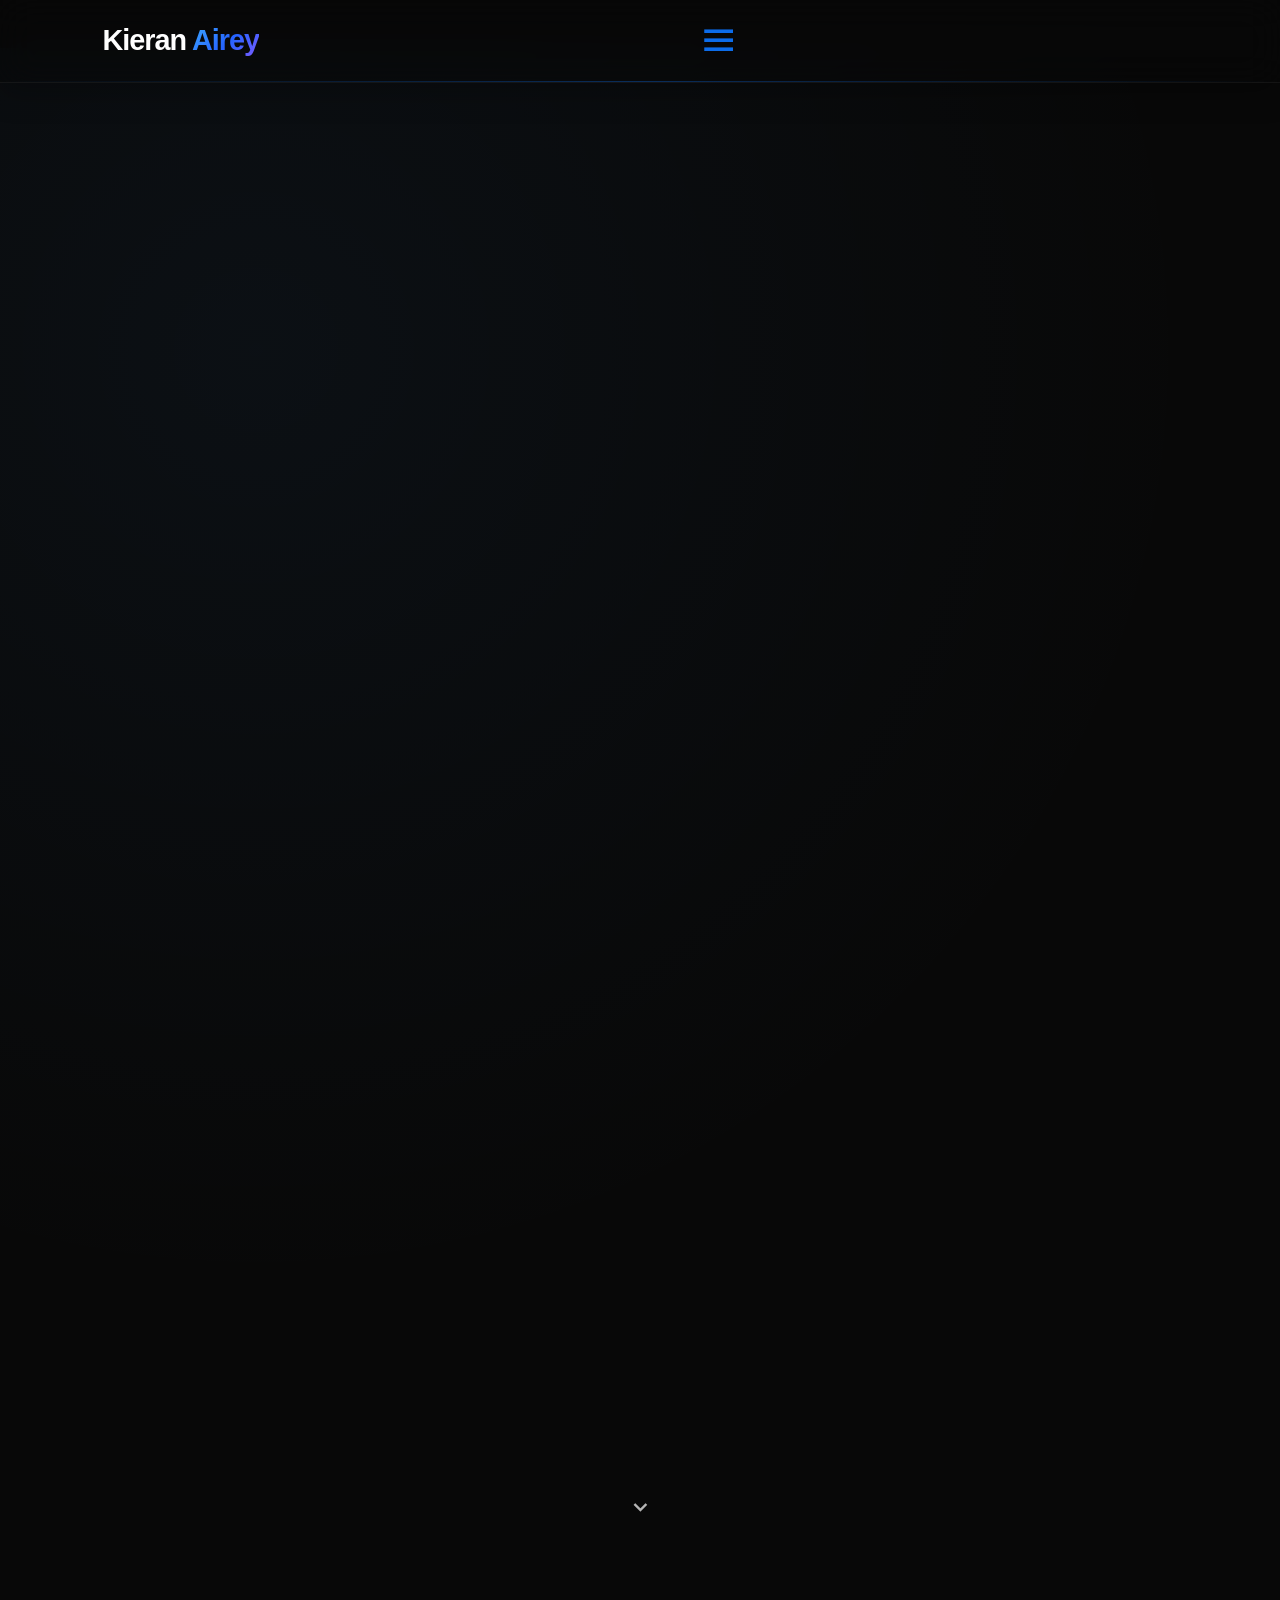
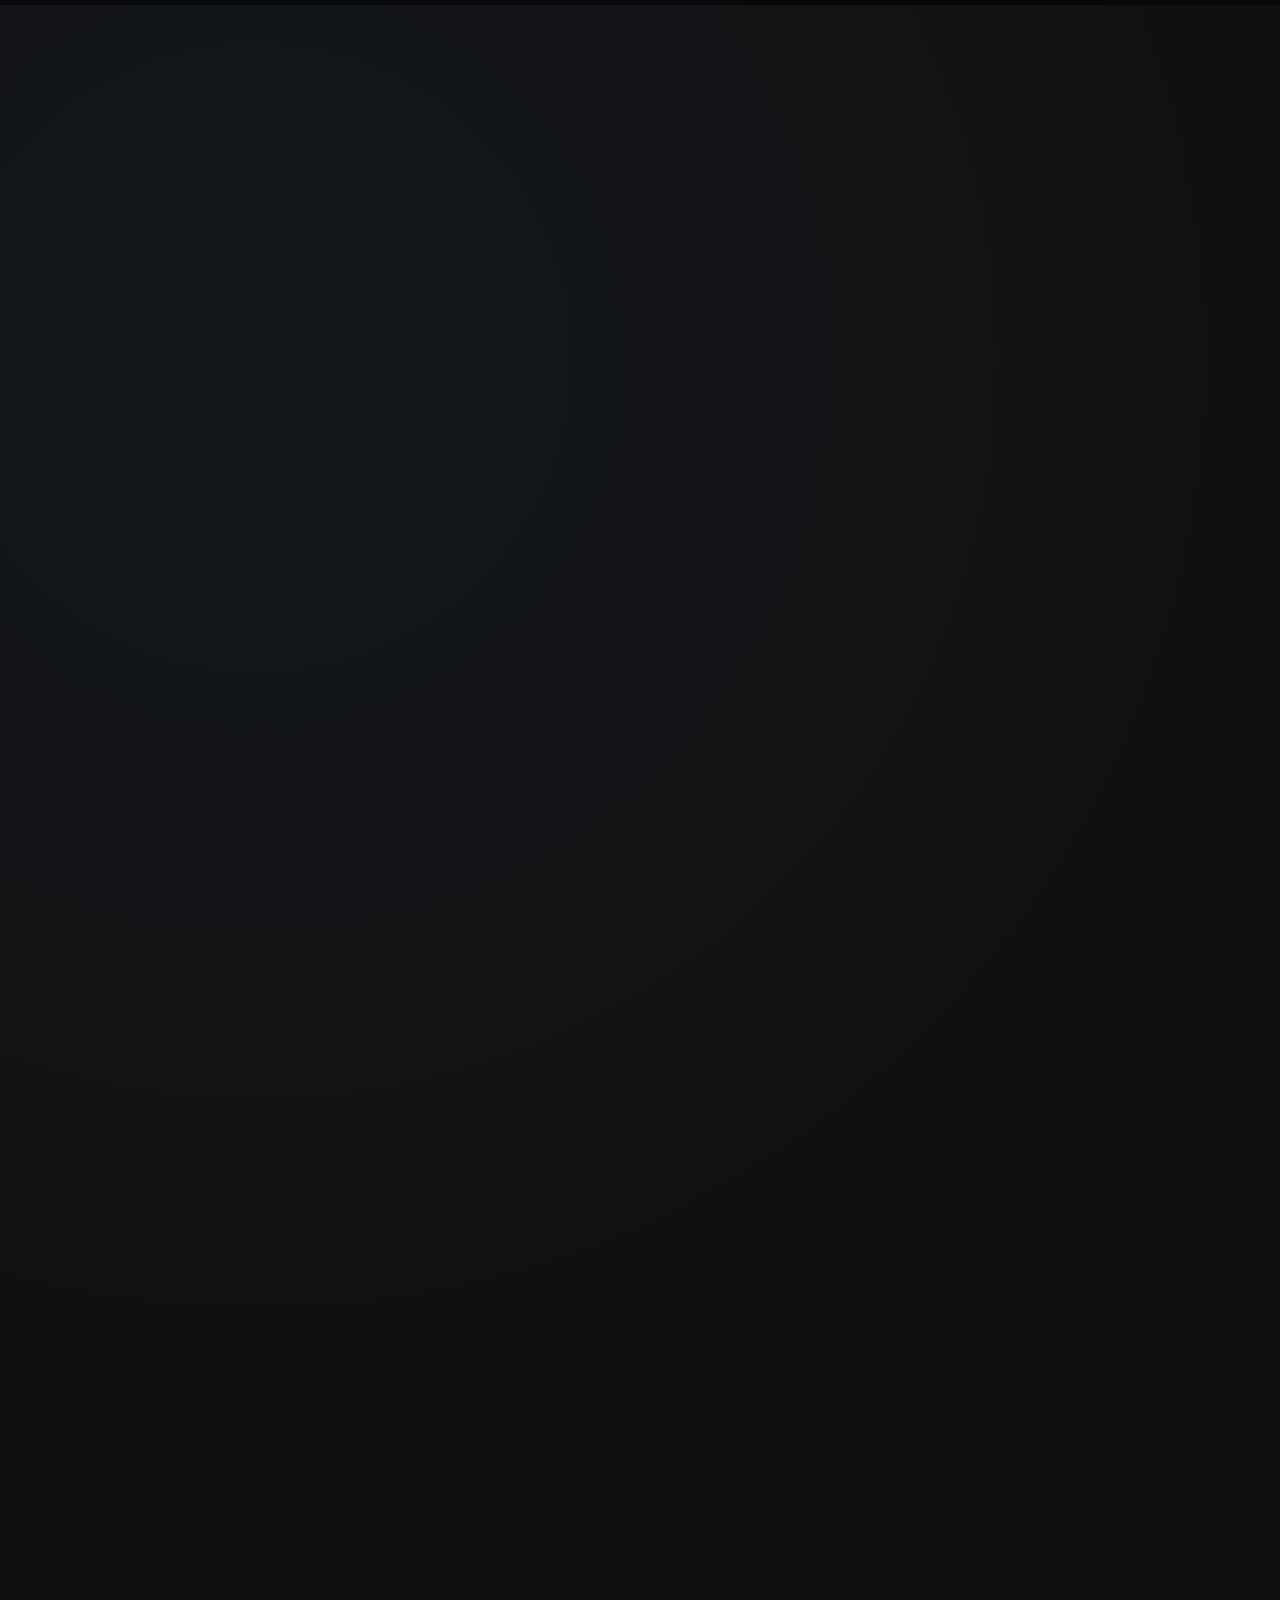
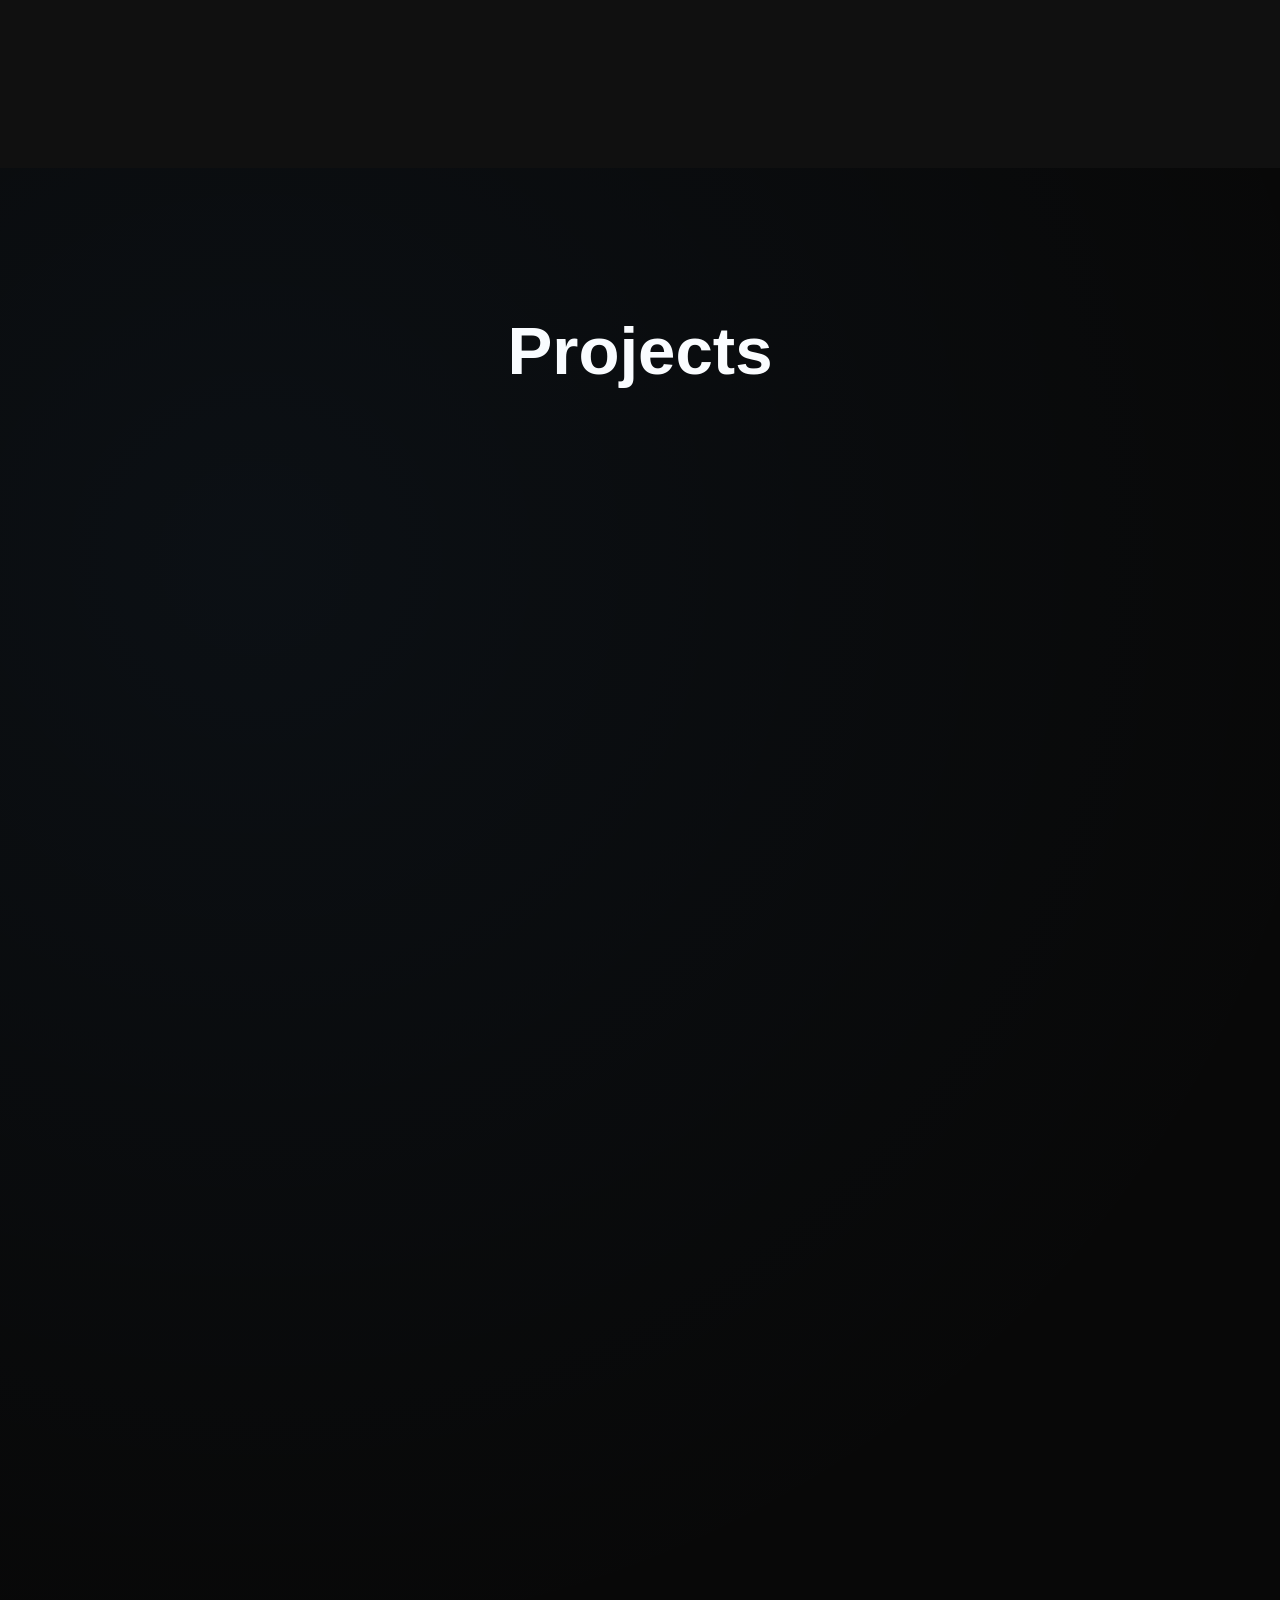
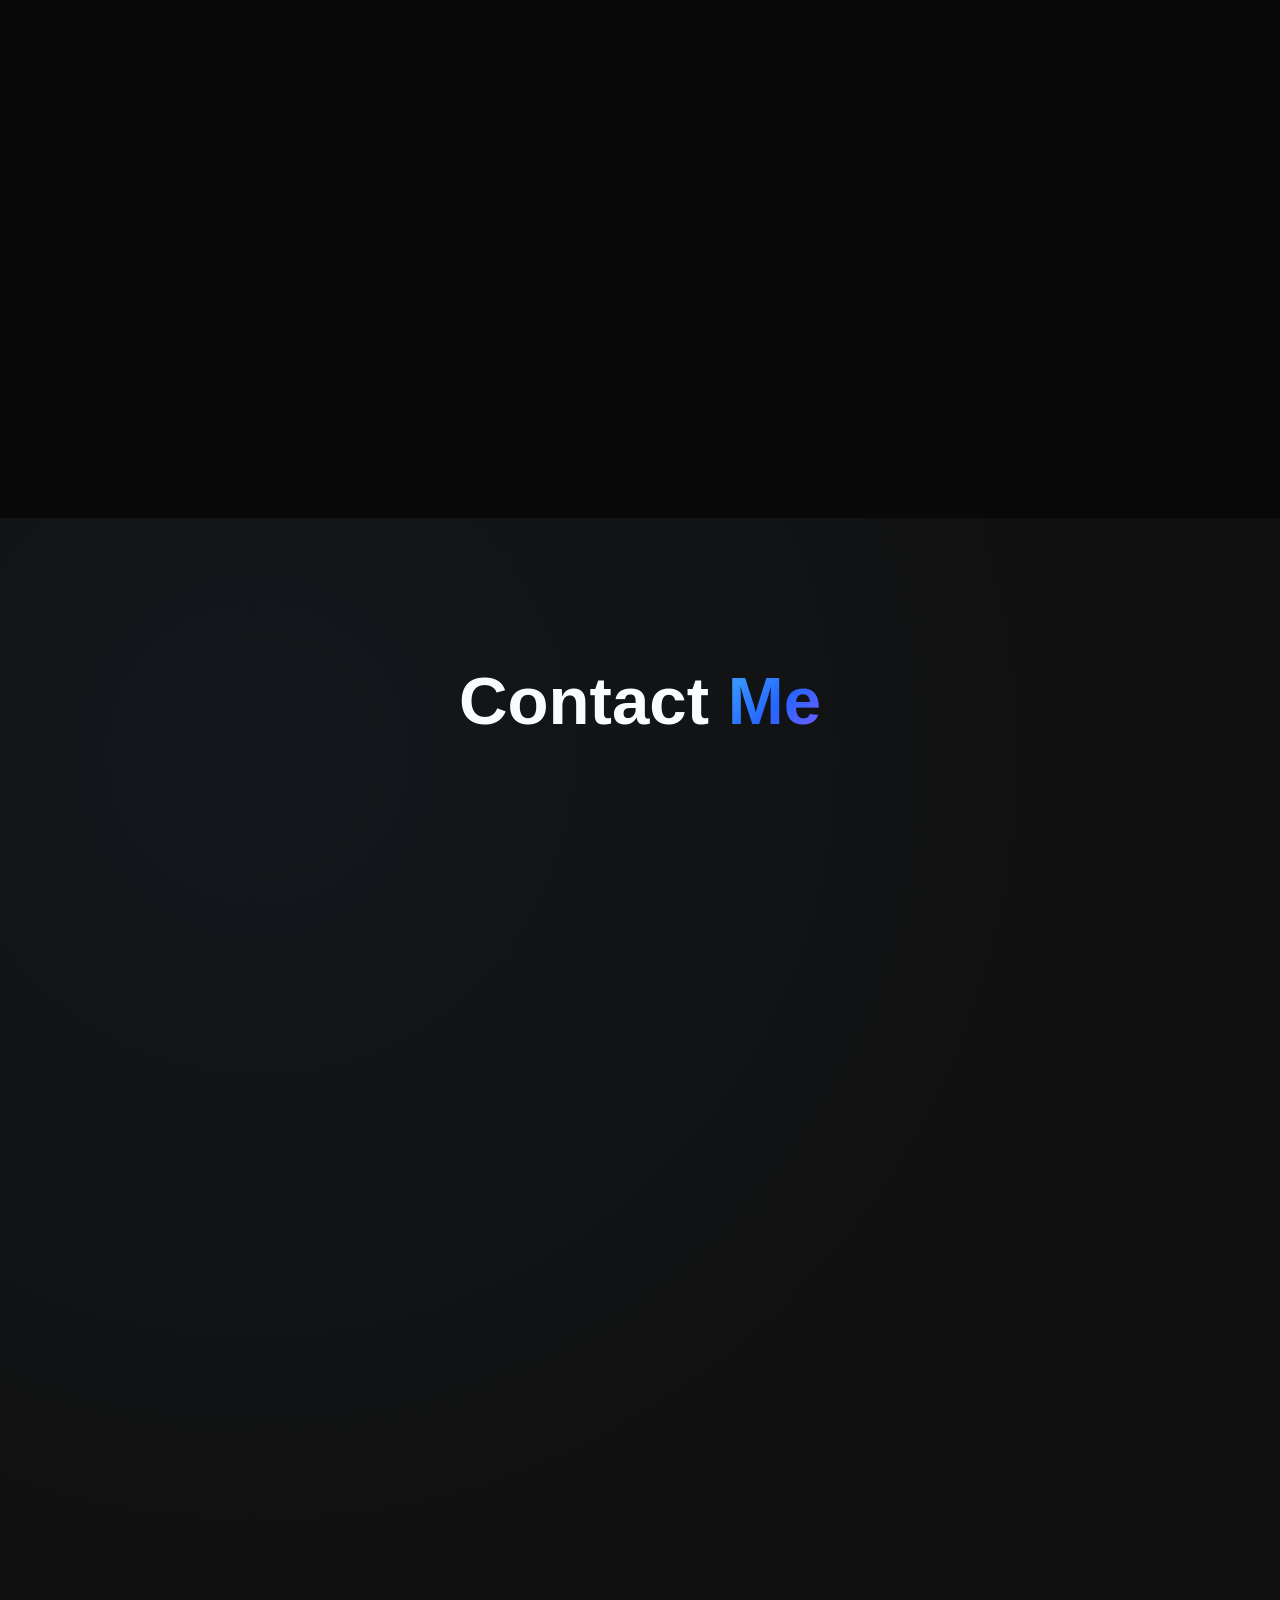
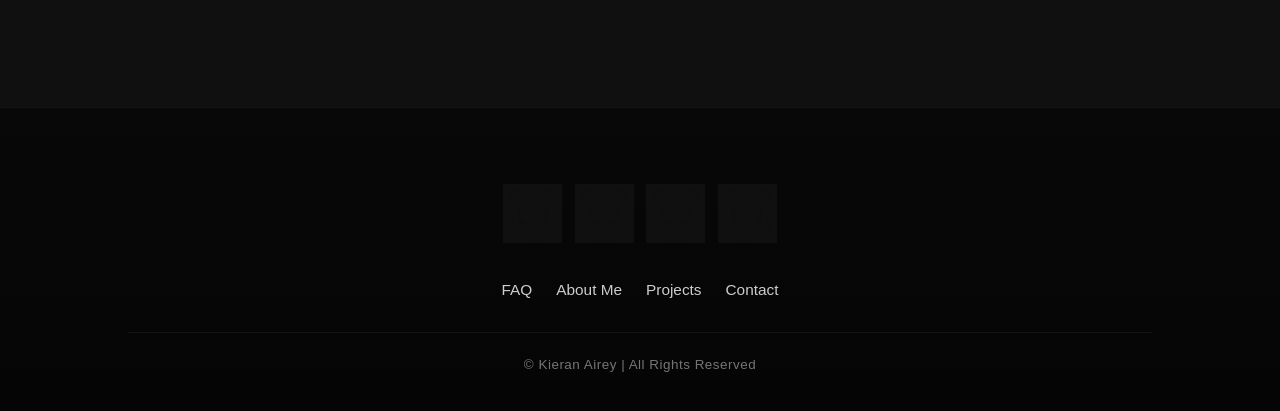
==== index.html @ 7d796b12 "style" ====
<!DOCTYPE html>
<html lang="en">
  <head>
    <meta charset="UTF-8" />
    <meta name="viewport" content="width=device-width, initial-scale=1.0" />
    <title>Kieran Airey Portfolio</title>
    <link rel="stylesheet" href="./Style.CSS" />
    <link
      href="https://unpkg.com/boxicons@2.1.4/css/boxicons.min.css"rel="stylesheet"/>
      <link rel="stylesheet" href="https://cdnjs.cloudflare.com/ajax/libs/font-awesome/6.5.0/css/all.min.css">
      <link href='https://cdn.boxicons.com/3.0.8/fonts/brands/boxicons-brands.min.css' rel='stylesheet'>
      
  </head>
<body>

<header class="header">

<a href="#home" class="logo">
    Kieran <span>Airey</span>
 </a>

 <i class="bx bx-menu" id="menu-icon"></i>

 <nav class="navbar">
 <a href="#home">Home</a>
 <a href="#about">About</a>
 <a href="#projects">Projects</a>
 <a href="#contact">Contact</a>
 </nav>

<a href="#contact">
 <button class="gradient-btn">Contact Me</button>
 </a>

</header>

<section class="home" id="home">
    <div class="home-content reveal">
        <h1>Hi, it's <span>Kieran</span></h1>
        <h3>
            I'm an <span>Environment artist</span>
        </h3>
        <div class="home-skills">

    <span>PBR Texturing</span>
    <span>Hard Surface Modeling</span>
    <span>World Building</span>
    <span>Lighting</span>
    <span>Rendering</span>
    <span>Low-Poly Modeling</span>
    <span>Shaders</span>
    <span>Texturing</span>
    <span>3D Art</span>
    <span>Set Dressing</span>
    <span>Visual Storytelling</span>
    <span>Photogrammetry</span>
    <span>Sculpting</span>
    <span>Prop Modeling</span>
    <span>Texture Baking</span>
    <span>UV Mapping</span>
    <span>Retopology</span>

</div>
        <div class="social-icons">

            <a href="https://www.artstation.com/kieran_airey" target="_blank">
         <i class="fa-brands fa-artstation"></i>
            </a>

            <a href="https://www.linkedin.com/in/kieran-airey-09a539220/" target="_blank">
                <i class="bx bxl-linkedin-square"></i>
            </a>

            <a href="https://www.instagram.com/kieran_a15/" target="_blank">
                <i class="bx bxl-instagram-alt"></i>
            </a>

            <a href="https://discord.com/users/1091140108876525568" target="_blank">
                <i class='bxl bx-discord-alt'></i>
            </a>

        </div>

        <div class="btn-group">

    </a>
    <a href="#projects" class="btn">
        View Work
    </a>
    <a href="CV - Kieran Airey.docx.pdf" download class="btn cv-btn">
        <i class='bx bx-download'></i>
        Download CV
    </a>
</div>
    </div>

    <div class="home-img reveal">
        <img src="kieran logo-03-01.png" alt="Kieran Airey profile image">
    </div>

      <div class="scroll-indicator">
    <i class='bx bx-chevron-down'></i>
  </div>
    
</section>

<section class="about" id="about">

    <div class="about-img reveal">
        <img src="Profile_Me.jpeg" alt="">

        <div class="about-contact-info">
            <h3>Contact details</h3>

            <p><span>Email:</span> 
                <a href="mailto:kieranairey16@gmail.com">kieranairey16@gmail.com</a>
            </p>

            <p><span>Phone:</span> 
                <a href="tel:07359498617">07359 498617</a>
            </p>

            <p><span>Location:</span> Darlington, England</p>
        </div>
    </div>

    <div class="about-content reveal">
        <h2>About <span>Me</span></h2>

<p>
    I’m a 3D environment and prop artist currently graduating from Games Art at Teesside University, where I have developed my skills over the past 3 years. I have 5 years of total experience creating game-ready 3D assets and environments within game engines. This has allowed me to build a strong understanding of AAA pipelines and industry-standard workflows.

My key skills include environment art, optimisation, prop creation, hard-surface modelling, shader creation, photogrammetry, and sculpting. I am a highly motivated individual with a strong passion for building optimised, visually striking, and immersive game worlds with a strong drive to improve upon my skills.
</p>

        <a href="#projects" class="btn">See more!</a>
        <div class="software-skills">

    <h3>Software Skills</h3>

    <div class="software-grid">

        <span>Unreal Engine 5</span>
        <span>Unity</span>
        <span>Maya</span>
        <span>3ds Max</span>
        <span>Blender</span>
        <span>Substance Painter</span>
        <span>Substance Sampler</span>
        <span>Substance Designer</span>
        <span>ZBrush</span>
        <span>Photoshop</span>
        <span>Marmoset Toolbag</span>
        <span>RealityCapture</span>
        <span>Agisoft Metashape</span>
        <span>GitHub</span>


    </div>

</div>
    </div>
    
</section>

<section class="projects" id="projects">

    <h2 class="heading">Projects</h2>

    <div class="projects-box">

        <div class="project-card reveal">
            <img src="Fallout.png" alt="">

            <h3>THE-VAULT</h3>
            <p>This is an Unreal engine 5 environment inspired by 'Vault 76', from Fallout 76. Includes a fully built and playable corridor, utility area, bedroom and living room. All created using industry standard softwares and practices.</p>
            <a href="THE-VAULT.html" class="btn">Review Project</a>
        </div>

        <div class="project-card reveal">
            <img src="Crypt.png" alt="">

            <h3>The Crypt</h3>
            <p>This is a medieval crypt created using Unreal Engine 5 with industry standard workflows. This scene includes a fully playable main hall entrance leading to lower level crypts fully dressed with foliage and props.</p>
            <a href="TheCrypt.html" class="btn">Review Project</a>
        </div>

        <div class="project-card reveal">
            <img src="P3 Images/Thumbnail.jpg" alt="">

            <h3>Mac-10</h3>
            <p>This project is a game-ready Mac-10 submachine gun created within Maya and then rendered in Marmoset toolbag 5. The design and texture of the weapon for this project was inspired by the game Hotline Miami.</p>
            <a href="Mac-10.html" class="btn">Review Project</a>
        </div>

        <div class="project-card reveal">
            <img src="P4 Images/Window_Thumbnail.png" alt="">

            <h3>Asylum room</h3>
            <p>This is an environment based on a reference image of an asylum accommodation room. I used the reference as inspiration to create my own, rugged but lived in version of this room with Unreal Engine 5, using industry pipelines.</p>
            <a href="Asylumroom.html" class="btn">Review Project</a>
        </div>

        <div class="project-card reveal">
            <img src="P5 Images/Front.jpg" alt="">

            <h3>TKI-20 Shingen</h3>
            <p>For this project, I created a game-ready weapon asset from Cyberpunk 2077. I replicated the look of the Arasaka TKI-20 Shingen, weapon crate alongside a knife and suppressor attachment for the gun in the final renders.</p>
            <a href="TKI-20Shingen.html" class="btn">Review Project</a>
        </div>

        <div class="project-card reveal">


            <h3>---------Coming soon---------</h3>
        </div>
    </div>
</section>

<section class="contact" id="contact">
    <h2 class="heading">Contact <span>Me</span></h2>

    <form class="reveal" action="https://formspree.io/f/mbdwlbaw" method="POST">

        <div class="input-group">

            <div class="input-box">
                 <input type="text" name="name" placeholder="Full Name" required>
                <input type="email" name="email" placeholder="Email" required>
            </div>

            <div class="input-box">
                 <input type="text" name="phone" placeholder="Phone Number">
                <input type="text" name="subject" placeholder="Subject">
            </div>
        </div>

        <div class="input-group-2">
            <textarea name="message" placeholder="Your Message" cols="30" rows="10" required></textarea>
            <input type="submit" value="Send Message" class="btn">
        </div>

    </form>

    
</section>

<footer class="footer ">
    <div class="social-icons">
           <a href="https://www.artstation.com/kieran_airey" target="_blank">
         <i class="fa-brands fa-artstation"></i>
            </a>

            <a href="https://www.linkedin.com/in/kieran-airey-09a539220/" target="_blank">
                <i class="bx bxl-linkedin-square"></i>
            </a>

            <a href="https://www.instagram.com/kieran_a15/" target="_blank">
                <i class="bx bxl-instagram-alt"></i>
            </a>

            <a href="https://discord.com/users/1091140108876525568" target="_blank">
                <i class='bxl bx-discord-alt'></i>
            </a>
        </div>

        <ul class="list">
            <li>
                <a href="#contact">FAQ</a>
            </li>

            <li>
                <a href="#about">About Me</a>
            </li>

            <li>
                <a href="#projects">Projects</a>
            </li>

            <li>
                <a href="#contact">Contact</a>
            </li>
        </ul>

        <p class="copyright">
            © Kieran Airey | All Rights Reserved
        </p>
</footer>


    <script src="script.js"></script>




</body>
</html>
---- Style.CSS ----
* {
  margin: 0;
  padding: 0;
  box-sizing: border-box;
  text-decoration: none;
  scroll-behavior: smooth;
  font-family: Verdana, Geneva, Tahoma, sans-serif;
}
:root {
  --bg-color: #080808;
  --second-bg-color: #101010;
  --text-color: white;
  --main-color: #0c6cea;
  --z-header: 1000;
  --z-lightbox: 9999;
}
html {
  font-size: 60%;
  overflow-x: hidden;
}
body{
  background: var(--bg-color);
  color: var(--text-color);
}
body.lightbox-open{
  overflow: hidden;
}
/* HEADER */
.header{
  position: fixed;
  top: 0;
  left: 0;
  width: 100%;
  padding: 2rem 8%;
  display: flex;
  justify-content: space-between;
  align-items: center;
  z-index: var(--z-header);
  background:
    rgba(8,8,8,0.45);
  backdrop-filter: blur(18px);
  -webkit-backdrop-filter: blur(18px);
  border-bottom:
    1px solid rgba(255,255,255,0.05);
  box-shadow:
    0 10px 30px rgba(0,0,0,0.25);
  animation:
    headerFade 1s ease forwards;
  transition:
    background 0.3s ease,
    padding 0.3s ease,
    box-shadow 0.3s ease;
}
/* subtle glow line */
.header::before{
  content: "";
  position: absolute;
  bottom: 0;
  left: 0;
  width: 100%;
  height: 1px;
  background:
    linear-gradient(
      90deg,
      transparent,
      rgba(12,108,234,0.45),
      transparent
    );
  opacity: 0.8;
}
/* HEADER ANIMATION */
@keyframes headerFade{
  from{
    opacity: 0;
    transform: translateY(-25px);
  }

  to{
    opacity: 1;
    transform: translateY(0);
  }

}
/* MENU ICON */
#menu-icon{
  display: none;
  font-size: 4.5rem;
  color: var(--main-color);
  cursor: pointer;
  transition:
    transform 0.3s ease,
    color 0.3s ease;
}
#menu-icon:hover{
  transform: scale(1.08);
  color: white;
}
/* LOGO */
.logo{
  position: relative;
  font-size: 3rem;
  font-weight: 800;
  letter-spacing: -1px;
  color: var(--text-color);
  transition:
    transform 0.35s ease,
    opacity 0.35s ease;
}
.logo:hover{
  transform:
    translateY(-2px)
    scale(1.02);

  opacity: 0.95;
}
/* subtle glow */
.logo::after{
  content: "";
  position: absolute;
  left: 0;
  bottom: -6px;
  width: 0%;
  height: 2px;
  border-radius: 999px;
  background:
    linear-gradient(
      90deg,
      #0889df,
      #2515ff
    );

  transition: width 0.35s ease;
}
.logo:hover::after{
  width: 100%;
}
/* GRADIENT TEXT */
span{
  background:
    linear-gradient(
      135deg,
      #3da9ff 0%,
      #2563ff 55%,
      #7a5cff 100%
    );

  -webkit-background-clip: text;
  background-clip: text;
  color: transparent;
}
.navbar a{
  font-size: 1.8rem;
  color: var(--text-color);
  margin-left: 4rem;
  font-weight: 500;
  transition: 0.3s ease-in-out;
  border-bottom: 3px solid transparent;
}
.navbar a:hover{
  color: var(--main-color);
  border-bottom: 3px solid var(--main-color);
}
.gradient-btn{
  font-size: 1.8rem;
  padding: 1rem 2rem;
  border-radius: 3rem;
  background: linear-gradient(
    270deg,
    #0889df 10%,
    #2515ff 100%
  );
  letter-spacing: 1px;
  cursor: pointer;
  transition: 0.3s ease-in-out;
  color: white;
  border: none;
  text-wrap: nowrap;
}
.gradient-btn:hover{
  transform: scale(1.05);
}

section{
  position: relative;
  min-height: 100vh;
  padding: 10rem 15%;
}
section::before{
  content: "";
  position: absolute;
  inset: 0;
  background: radial-gradient(circle at 20% 20%, rgba(77,163,255,0.05), transparent 60%);
  pointer-events: none;
}
.home{
  display: flex;
  align-items: center;
  justify-content: center;
  gap: 8rem;
}
.home-content{
  display: flex;
  flex-direction: column;
  align-items: flex-start;
  text-align: left;
  max-width: 600px;
}
.home-content h1{
  font-size: clamp(3.5rem, 6vw, 7rem);
  font-weight: 700;
  margin-top: 1.5rem;
  margin-bottom: 1rem;
  line-height: 1.1;
}
.home-content h3{
  margin-bottom: 2rem;
  opacity: 0.85;
  margin: 1rem 0;
  font-size: clamp(2rem, 3vw, 4rem);
}
.home-content p{
  font-size: 1.5rem;
  font-weight: 500;
  line-height: 1.8;
  max-width: 560px;
  margin-bottom: 3rem;
}
.home-img img{
  width: 32vw;
  border-radius: 50%;
  box-shadow: 0 0 25px var(--main-color);
  transition: 0.4s ease-in-out;
}
.home-img img:hover{
  transform: scale(1.1);
  box-shadow: 0 0 25px var(--main-color),
              0 0 50px var(--main-color),
              0 0 75px var(--main-color);
}
/* HOME SKILLS */
.home-skills{
  display: flex;
  flex-wrap: wrap;
  gap: 1.2rem;
  margin: 2.5rem 0 3.5rem;
  max-width: 700px;
}
/* TAGS */
.home-skills span{
  position: relative;
  padding: 1rem 1.8rem;
  font-size: 1.35rem;
  font-weight: 500;
  color: rgba(255,255,255,0.92);
  border-radius: 999px;
  background:
    linear-gradient(
      145deg,
      rgba(255,255,255,0.06),
      rgba(255,255,255,0.02)
    );
  border: 1px solid rgba(255,255,255,0.08);
  backdrop-filter: blur(12px);
  overflow: hidden;
  transition:
    transform 0.3s ease,
    border-color 0.3s ease,
    box-shadow 0.3s ease,
    background 0.3s ease;
}
/* subtle animated glow */
.home-skills span::before{
  content: "";
  position: absolute;
  inset: 0;
  background:
    linear-gradient(
      90deg,
      transparent,
      rgba(12,108,234,0.15),
      transparent
    );
  opacity: 0;
  transition: opacity 0.3s ease;
}
/* HOVER */
.home-skills span:hover{
  transform:
    translateY(-4px)
    scale(1.03);
  border-color: rgba(12,108,234,0.6);
  background:
    linear-gradient(
      145deg,
      rgba(12,108,234,0.15),
      rgba(255,255,255,0.04)
    );
  box-shadow:
    0 0 15px rgba(12,108,234,0.25),
    0 0 35px rgba(12,108,234,0.15);
}
.home-skills span:hover::before{
  opacity: 1;
}
/* MOBILE */
@media(max-width:768px){
  .home-skills{
    justify-content: center;
  }
  .home-skills span{
    font-size: 1.25rem;
    padding: 0.9rem 1.5rem;
  }
}

/* SOCIAL ICONS */

.social-icons{
  display: flex;
  align-items: center;
  gap: 1.4rem;

  margin:
    1rem 0
    4rem;
}

.social-icons a{
  position: relative;

  display: inline-flex;
  justify-content: center;
  align-items: center;

  width: 58px;
  height: 58px;

  font-size: 2.4rem;

  color: rgba(255,255,255,0.9);

  border-radius: 50%;

  background:
    rgba(255,255,255,0.04);

  border:
    1px solid rgba(255,255,255,0.08);

  backdrop-filter: blur(12px);

  overflow: hidden;

  transition:
    transform 0.35s ease,
    background 0.35s ease,
    border-color 0.35s ease,
    box-shadow 0.35s ease,
    color 0.35s ease;
}

/* glow effect */

.social-icons a::before{
  content: "";

  position: absolute;
  inset: 0;

  background:
    linear-gradient(
      135deg,
      rgba(12,108,234,0.2),
      transparent
    );

  opacity: 0;

  transition: opacity 0.35s ease;
}

/* HOVER */

.social-icons a:hover{
  transform:
    translateY(-6px)
    scale(1.08);

  color: white;

  border-color:
    rgba(12,108,234,0.45);

  background:
    rgba(12,108,234,0.12);

  box-shadow:
    0 10px 30px rgba(12,108,234,0.25),
    0 0 20px rgba(12,108,234,0.18);
}

.social-icons a:hover::before{
  opacity: 1;
}

/* BUTTON GROUP */

.btn-group{
  display: flex;
  flex-wrap: wrap;
  gap: 1.8rem;
}

/* BASE BUTTON */

.btn{
  position: relative;

  display: inline-flex;
  align-items: center;
  justify-content: center;

  padding:
    1.35rem
    3.2rem;

  border-radius: 999px;

  font-size: 1.65rem;
  font-weight: 600;
  letter-spacing: 0.3px;

  color: white;

  overflow: hidden;

  background:
    linear-gradient(
      135deg,
      #0889df,
      #2515ff
    );

  border:
    1px solid rgba(255,255,255,0.08);

  box-shadow:
    0 12px 30px rgba(12,108,234,0.35);

  transition:
    transform 0.35s ease,
    box-shadow 0.35s ease,
    border-color 0.35s ease;
}

/* shine sweep */

.btn::before{
  content: "";

  position: absolute;
  top: 0;
  left: -120%;

  width: 100%;
  height: 100%;

  background:
    linear-gradient(
      120deg,
      transparent,
      rgba(255,255,255,0.28),
      transparent
    );

  transition: 0.7s ease;
}

/* HOVER */

.btn:hover{
  transform:
    translateY(-5px)
    scale(1.03);

  box-shadow:
    0 18px 40px rgba(12,108,234,0.45),
    0 0 25px rgba(12,108,234,0.3);
}

.btn:hover::before{
  left: 120%;
}

/* SECONDARY BUTTON */

.btn-group a:nth-of-type(2){
  background:
    rgba(255,255,255,0.03);

  color: white;

  border:
    1px solid rgba(12,108,234,0.4);

  box-shadow:
    none;

  backdrop-filter: blur(12px);
}

/* SECONDARY HOVER */

.btn-group a:nth-of-type(2):hover{
  background:
    rgba(12,108,234,0.12);

  border-color:
    rgba(12,108,234,0.75);

  color: white;

  box-shadow:
    0 10px 30px rgba(12,108,234,0.22);
}

/* MOBILE */

@media(max-width:768px){

  .btn-group{
    justify-content: center;
  }

  .btn{
    width: 100%;
    max-width: 280px;
  }

  .social-icons{
    justify-content: center;
  }

}

.about{
  display: flex;
  justify-content: center;
  align-items: flex-start;
  padding-top: 12rem;
  gap: 10rem;
  background: var(--second-bg-color);
}
.about-img img{
  width: 25vw;
  border-radius: 10%;
  box-shadow: 0 0 25px var(--main-color);
  transition: 0.4s ease-in-out;
}
.about-img{
  display: flex;
  flex-direction: column;
  align-items: center;
}
.about-img img:hover{
  box-shadow: 0 0 25px var(--main-color),
              0 0 50px var(--main-color),
              0 0 100px var(--main-color);
}
.about-content h2{
  font-size: 7rem;
  text-align: left;
}
.about-content p {
  max-width: 100%;
  font-size: 1.8rem;
}
.about-content .btn{
  margin: 3rem 0;
}

.about-contact-info {
  margin-top: 2rem;
  width: 100%;
  max-width: 32vw;
  text-align: left;
  padding: 2rem;
  border: 2px solid var(--main-color);
  border-radius: 1.5rem;
  background-color: var(--bg-color);
  box-shadow: 3 0 15px var(--main-color);
  transition: 0.3s ease-in-out;
}

/* subtle hover like your cards */
.about-contact-info:hover {
  box-shadow: 0 0 25px var(--main-color);
  transform: translateY(-3px);
}

/* heading */
.about-contact-info h3 {
  font-size: 3rem;
  margin-bottom: 1rem;
}

/* text */
.about-contact-info p {
  font-size: 1.5rem;
  margin: 0.8rem 0;
  opacity: 0.85;
}

/* labels (Email, Phone, etc.) */
.about-contact-info span {
  color: var(--main-color);
  font-weight: 600;
}

/* SOFTWARE SKILLS */

.software-skills{
  margin-top: 5rem;
}
.software-skills h3{
  font-size: 3rem;
  margin-bottom: 2rem;

  letter-spacing: -1px;
}
/* GRID */
.software-grid{
  display: flex;
  flex-wrap: wrap;
  gap: 1.4rem;
  align-items: center;
}
/* TAGS */
.software-grid span{
  position: relative;
  padding: 1.1rem 2rem;
  font-size: 1.45rem;
  font-weight: 500;
  letter-spacing: 0.4px;
  color: rgba(255,255,255,0.92);
  background:
    linear-gradient(
      145deg,
      rgba(255,255,255,0.06),
      rgba(255,255,255,0.02)
    );
  border: 1px solid rgba(255,255,255,0.08);
  border-radius: 999px;
  backdrop-filter: blur(12px);
  overflow: hidden;
  transition:
    transform 0.3s ease,
    border-color 0.3s ease,
    box-shadow 0.3s ease,
    background 0.3s ease;
  cursor: default;
}
/* subtle animated glow */
.software-grid span::before{
  content: "";
  position: absolute;
  inset: 0;
  background:
    linear-gradient(
      90deg,
      transparent,
      rgba(12,108,234,0.15),
      transparent
    );

  opacity: 0;
  transition: opacity 0.3s ease;
}

/* HOVER */
.software-grid span:hover{
  transform:
    translateY(-4px)
    scale(1.03);
  border-color: rgba(12,108,234,0.6);
  background:
    linear-gradient(
      145deg,
      rgba(12,108,234,0.15),
      rgba(255,255,255,0.04)
    );
  box-shadow:
    0 0 15px rgba(12,108,234,0.25),
    0 0 35px rgba(12,108,234,0.15);
}
.software-grid span:hover::before{
  opacity: 1;
}
/* MOBILE */
@media(max-width:768px){

  .software-skills h3{
    font-size: 2.5rem;
  }

  .software-grid{
    gap: 1rem;
  }

  .software-grid span{
    font-size: 1.3rem;
    padding: 1rem 1.6rem;
  }

}

/* links */
.about-contact-info a {
  color: var(--text-color);
  transition: 0.3s ease;
}

.about-contact-info a:hover {
  color: var(--main-color);
}

::-webkit-scrollbar{
  width: 8px;
}

::-webkit-scrollbar-thumb{
  background-color: var(--main-color);
}

::-webkit-scrollbar-track{
  background-color: var(--bg-color);
}

.heading{
  text-align: center;
  font-size: 7rem;
  margin: 5rem 0;
}

.projects{
  background-color: var(--bg-color);
}
.projects-box{
  display: grid;
  grid-template-columns: repeat(auto-fit, minmax(350px, 1fr));
  place-items: center;
  gap: 4rem;
  row-gap: 6rem;
}
.project-card{
  display: flex;
  flex-direction: column;
  align-items: flex-start;
  justify-content: center;
  text-align: left;
  background-color: var(--second-bg-color);
  border: 2px solid var(--main-color);
  border-radius: 2rem;
  gap: 1.5rem;
  padding: 2.5rem;
  overflow: hidden;
  cursor: pointer;
  backdrop-filter: blur(10px);
  box-shadow: 0 10px 30px rgba(0,0,0,0.6);
  transition: all 0.35s ease;
  position: relative;
  transition: transform 0.2s ease;
  height: 100%;
}
.project-card:active {
  transform: scale(0.98);
}
.project-card.reveal.active:hover{
  box-shadow: 0 0 25px var(--main-color),
              0 0 25px var(--main-color);
  transform:  translateY(-8px) scale(1.05);
}
.project-card img{
  width: 100%;
  height: 220px;
  border-radius: 1.2rem;
  object-fit: cover;
  transition: 0.4s ease;
  transform: translateZ(40px);
}
.project-card:hover img{
  transform: scale(1.05);
}
.project-card h3{
  font-size: 2.4rem;
  font-weight: 600;
  margin-top: 1rem;
}
.project-card p{
  font-size: 1.5rem;
  opacity: 0.8;
  line-height: 1.6;
}

.contact{
  background-color: var(--second-bg-color);
}
.contact h2{
  margin-bottom: 3rem;
  color: var(--text-color);
}
.contact form{
  display: flex;
  align-items: center;
  justify-content: center;
  gap: 3rem;
  margin: 5rem 0;
  text-align: center;
}
.contact form .input-box input,
.contact form textarea{
  width: 100%;
  padding: 2.5rem;
  font-size: 1.8rem;
  color: var(--text-color);
  background-color: var(--bg-color);
  border-radius: 2rem;
  border: 2px solid var(--main-color);
  margin: 1.5rem 0;
  resize: none;
}
.contact form .btn{
  padding: 1.5rem 4rem;
  font-size: 1.6rem;
  font-weight: 600;
  border-radius: 1rem;
  background: var(--main-color);
  color: #fff;
  border: none;
  cursor: pointer;
  transition: 0.3s ease;
}

.footer{
  position: relative;
  background:
    linear-gradient(
      to top,
      #050505,
      var(--bg-color)
    );
  padding: 7rem 10% 4rem;
  border-top: 1px solid rgba(255,255,255,0.06);
  overflow: hidden;
}
/* SOCIALS */
.footer .social-icons{
  display: flex;
  justify-content: center;
  align-items: center;
  flex-wrap: wrap;
  gap: 1.4rem;
  margin-bottom: 4rem;
}
/* NAVIGATION */
.footer ul{
  display: flex;
  justify-content: center;
  align-items: center;
  flex-wrap: wrap;
  gap: 2.5rem;
  list-style: none;
  margin-bottom: 3.5rem;
  padding: 0;
}
.footer ul li{
  margin: 0;
}
.footer ul li a{
  position: relative;
  color: rgba(255,255,255,0.8);
  font-size: 1.6rem;
  font-weight: 500;
  transition:
    color 0.3s ease,
    transform 0.3s ease;
}
/* animated underline */
.footer ul li a::after{
  content: "";
  position: absolute;
  left: 0;
  bottom: -6px;
  width: 0%;
  height: 2px;
  background: var(--main-color);
  transition: width 0.3s ease;
}
.footer ul li a:hover{
  color: white;
  transform: translateY(-2px);
}
.footer ul li a:hover::after{
  width: 100%;
}
/* COPYRIGHT */
.footer .copyright{
  text-align: center;
  font-size: 1.4rem;
  letter-spacing: 0.5px;
  color: rgba(255,255,255,0.45);
  border-top: 1px solid rgba(255,255,255,0.06);
  padding-top: 2.5rem;
}
/* MOBILE */
@media(max-width:768px){
  .footer{
    padding: 6rem 7% 3rem;
  }
  .footer ul{
    gap: 1.8rem;
  }
  .footer ul li a{
    font-size: 1.45rem;
  }
  .footer .copyright{
    font-size: 1.3rem;
    line-height: 1.6;
  }
}

@media(max-width:1285px){
  #menu-icon{
    display: block;
  }
  .navbar{
    backdrop-filter: blur(20px);
    opacity: 0;
    transform: translateY(-20px);
    pointer-events: none;
    transition: 0.3s ease;
    position: absolute;
    top: 100%;
    right: 0;
    width: 50%;
    padding: 1rem 3rem;
    background: rgba(0, 0, 0, 0.8);
    border-bottom-left-radius: 2rem;
    border-left: 2px solid var(--main-color);
    border-bottom: 2px solid var(--main-color);
    visibility: hidden;
  }
  .navbar a{
    transition: 0.2s ease;
    display: block;
    font-size: 2rem;
    margin: 3rem 0;
    color: var(--text-color);
  }
  .navbar a:hover{
  transform: translateX(5px);
}
  .navbar.active{
    opacity: 1;
    transform: translateY(0);
    pointer-events: auto;
    visibility: visible;
  }
  .gradient-btn{
    display: none;
  }
  .home{
    flex-direction: column-reverse;
    margin: 5rem 0;
    gap: 5rem;
  }
  .home-content{
    align-items: center;
    text-align: center;
  }
  .home-img img{
    width: 56vw;
  }
  .about{
    flex-direction: column-reverse;
    text-align: center;
  }
  .about h2{
    text-align: center;
    margin: 2rem 0;
  }
  .about img{
    width: 52vw;
  }
  .contact form{
    flex-direction: column;
  }
}

/* PAGE BASE */
.project-page {
  background: radial-gradient(circle at top, var(--second-bg-color), var(--bg-color));
  color: var(--text-color);
}


/* CENTERED CONTENT */
.container {
  max-width: 1250px;
  margin: 0 auto;
  padding: 40px 20px;
}

/* PROJECT INFO */
.project-info h1 {
  text-decoration: underline;
  font-size: 60px;
  margin-bottom: 10px;
  letter-spacing: -1px;
}

.project-info .author {
  font-size: 15px;
  color: var(--main-color);
  margin-bottom: 10px;
}

.project-info .description {
  color: var(--text-color);
  font-size: 16px;
  line-height: 1.8;
  max-width: 1300px;
}

/* MEDIA STACK (ArtStation style) */
.project-media {
  display: flex;
  flex-direction: column;
  gap: 40px;
  padding-bottom: 60px;
}

.project-media img {
  width: 100%;
  max-width: 1200px;
  margin: 0 auto;
  display: block;
  border-radius: 6px;
  box-shadow: 0 20px 50px rgba(0,0,0,0.7);
  transition: transform 0.3s ease, box-shadow 0.3s ease;
}

/* OPTIONAL: subtle hover polish */
.project-media img:hover {
  transform: scale(1.02);
  box-shadow: 0 10px 40px rgba(0,0,0,0.7),
              0 0 20px rgba(12,108,234,0.35);
  transition: 0.4s ease;
}
/* MEDIA BLOCK */
.media-block {
  max-width: 1200px;
  margin: 0 auto;
}

/* IMAGE */
.media-block img {
  width: 100%;
  display: block;
  border-radius: 12px;
}

/* CAPTION */
.caption {
  opacity: 75%;
  margin: 12px auto 0;
  color: var(--text-color);
  font-size: 14px;
  line-height: 1.5;
  text-align: center;
  max-width: 700px;
}
.video-wrapper {
  position: relative;
  width: 1920px;
  max-width: 1200px;
  margin: 0 auto;
  padding-top: 56.25%; /* 16:9 ratio */
}

.video-wrapper iframe {
  position: absolute;
  top: 0;
  left: 0;
  width: 100%;
  height: 100%;
  border-radius: 6px;
  box-shadow: 0 20px 50px rgba(0,0,0,0.7);
}
.video-wrapper iframe:hover{
  transform: scale(1.02);
  box-shadow: 0 10px 40px rgba(0,0,0,0.7),
              0 0 20px rgba(12,108,234,0.35);
  transition: 0.4s ease;
}

/* FADE IN ANIMATION */
.reveal {
  opacity: 0;
  transform: translateY(30px);
  transition: all 0.8s ease;
}

.reveal.active {
  opacity: 1;
  transform: translateY(0);
}

.lightbox {
  backdrop-filter: blur(10px);
  position: fixed;
  inset: 0;
  background: rgba(0,0,0,0.92);
  display: none;
  justify-content: center;
  align-items: center;
  z-index: var(--z-lightbox);
  cursor: zoom-out;
}

.lightbox img {
  max-width: 92%;
  max-height: 92%;
  border-radius: 12px;
  transform: scale(0.92);
  opacity: 0;
  transition: transform 0.35s ease, opacity 0.35s ease;
  box-shadow: 0 20px 60px rgba(0,0,0,0.8);
}

.lightbox.show img {
  transform: scale(1);
  opacity: 1;
}

/* NAV ARROWS */
.nav {
  position: absolute;
  font-size: 40px;
  color: white;
  cursor: pointer;
  user-select: none;
  padding: 20px;
  opacity: 0.6;
  transition: 0.2s;
}

.nav:hover {
  opacity: 1;
}

.prev {
  left: 10px;
}

.next {
  right: 10px;
}

.project-tools{
  display: flex;
  flex-wrap: wrap;
  gap: 1.4rem;
  margin-top: 4rem;
  align-items: center;
}

/* TAGS */

.project-tools span{
  position: relative;
  padding: 1.1rem 2rem;
  font-size: 1.45rem;
  font-weight: 500;
  letter-spacing: 0.4px;
  color: rgba(255,255,255,0.92);
  background:
    linear-gradient(
      145deg,
      rgba(255,255,255,0.06),
      rgba(255,255,255,0.02)
    );

  border: 1px solid rgba(255,255,255,0.08);
  border-radius: 999px;
  backdrop-filter: blur(12px);
  overflow: hidden;
  cursor: default;
  transition:
    transform 0.3s ease,
    border-color 0.3s ease,
    box-shadow 0.3s ease,
    background 0.3s ease;
}

/* subtle glow line */

.project-tools span::before{
  content: "";
  position: absolute;
  inset: 0;
  background:
    linear-gradient(
      90deg,
      transparent,
      rgba(12,108,234,0.15),
      transparent
    );
  opacity: 0;
  transition: opacity 0.3s ease;
}

/* HOVER */

.project-tools span:hover{
  transform:
    translateY(-4px)
    scale(1.03);
  border-color: rgba(12,108,234,0.6);
  background:
    linear-gradient(
      145deg,
      rgba(12,108,234,0.15),
      rgba(255,255,255,0.04)
    );
  box-shadow:
    0 0 15px rgba(12,108,234,0.25),
    0 0 35px rgba(12,108,234,0.15);
}

.project-tools span:hover::before{
  opacity: 1;
}

/* MOBILE */

@media(max-width:768px){

  .project-tools{
    gap: 1rem;
  }

  .project-tools span{
    font-size: 1.3rem;
    padding: 1rem 1.6rem;
  }

}

/* HERO */

.project-hero{
  position: relative;
  height: 101vh;
  min-height: 720px;
  overflow: hidden;

  display: flex;
  align-items: flex-end;

  isolation: isolate;
}

/* SLIDER */

.hero-slider{
  position: absolute;
  inset: 0;

  width: 100%;
  height: 100%;
}

/* IMAGES */

.hero-slider img{
  position: absolute;
  inset: 0;

  width: 100%;
  height: 100%;

  object-fit: cover;

  opacity: 0;

  filter:
    brightness(90%)
    contrast(1.08)
    saturate(1.15);

  transform: scale(1.1);

  transition:
    opacity 1.5s ease,
    transform 8s ease;

  will-change: transform, opacity;
}

/* ACTIVE SLIDE */

.hero-slider img.active{
  opacity: 1;
  transform: scale(1.04);
}

/* MAIN DARK OVERLAY */

.project-hero::before{
  content: "";
  position: absolute;
  inset: 0;

  background:
    linear-gradient(
      to top,
      rgba(8,8,8,0.98) 8%,
      rgba(8,8,8,0.72) 35%,
      rgba(8,8,8,0.25) 70%,
      rgba(8,8,8,0.15) 100%
    );

  z-index: 1;
}

/* ATMOSPHERIC LIGHTING */

.project-hero::after{
  content: "";
  position: absolute;

  width: 900px;
  height: 900px;

  top: -320px;
  right: -220px;

  background:
    radial-gradient(
      circle,
      rgba(12,108,234,0.22),
      transparent 72%
    );

  filter: blur(20px);

  z-index: 1;
}

/* EXTRA VIGNETTE */

.hero-vignette{
  position: absolute;
  inset: 0;

  background:
    radial-gradient(
      circle at center,
      transparent 45%,
      rgba(0,0,0,0.45) 100%
    );

  z-index: 1;
}

/* CONTENT */

.hero-overlay{
  position: relative;
  z-index: 3;

  width: 100%;
  max-width: 1500px;

  padding: 0 6% 9rem;

  display: flex;
  flex-direction: column;
  align-items: flex-start;

  margin: 0 auto;

  animation: heroContentFade 1.2s ease forwards;
}

/* CONTENT ANIMATION */

@keyframes heroContentFade{
  from{
    opacity: 0;
    transform: translateY(40px);
  }

  to{
    opacity: 1;
    transform: translateY(0);
  }
}

/* TITLE */

.hero-overlay h1{
  font-size: 80px;
  font-weight: 900;

  line-height: 0.9;
  letter-spacing: -4px;

  margin-bottom: 2rem;

  color: white;

  text-shadow:
    0 10px 30px rgba(0,0,0,0.55);

  max-width: 900px;
}

/* SUBTEXT */

.hero-overlay p{
  font-size: clamp(1.8rem, 2vw, 2.5rem);

  font-weight: 400;
  line-height: 1.7;

  max-width: 960px;

  color: rgba(255,255,255,0.82);

  text-shadow:
    0 5px 20px rgba(0,0,0,0.5);
}

/* SCROLL INDICATOR */

.scroll-indicator{
  position: absolute;

  bottom: 35px;
  left: 50%;

  transform: translateX(-50%);

  z-index: 3;

  opacity: 0.7;

  animation: bounce 2s infinite;
}

.scroll-indicator i{
  font-size: 3rem;
  color: white;
}

@keyframes bounce{
  0%,100%{
    transform:
      translateX(-50%)
      translateY(0);
  }

  50%{
    transform:
      translateX(-50%)
      translateY(8px);
  }
}

/* MOBILE */

@media(max-width:768px){

  .project-hero{
    height: 72vh;
    min-height: 560px;
  }

  .hero-overlay{
    padding: 0 7% 7rem;
  }

  .hero-overlay h1{
    letter-spacing: -2px;
    line-height: 0.95;
  }

  .hero-overlay p{
    margin-top: 1rem;
    line-height: 1.6;
  }

  .scroll-indicator{
    bottom: 20px;
  }
}
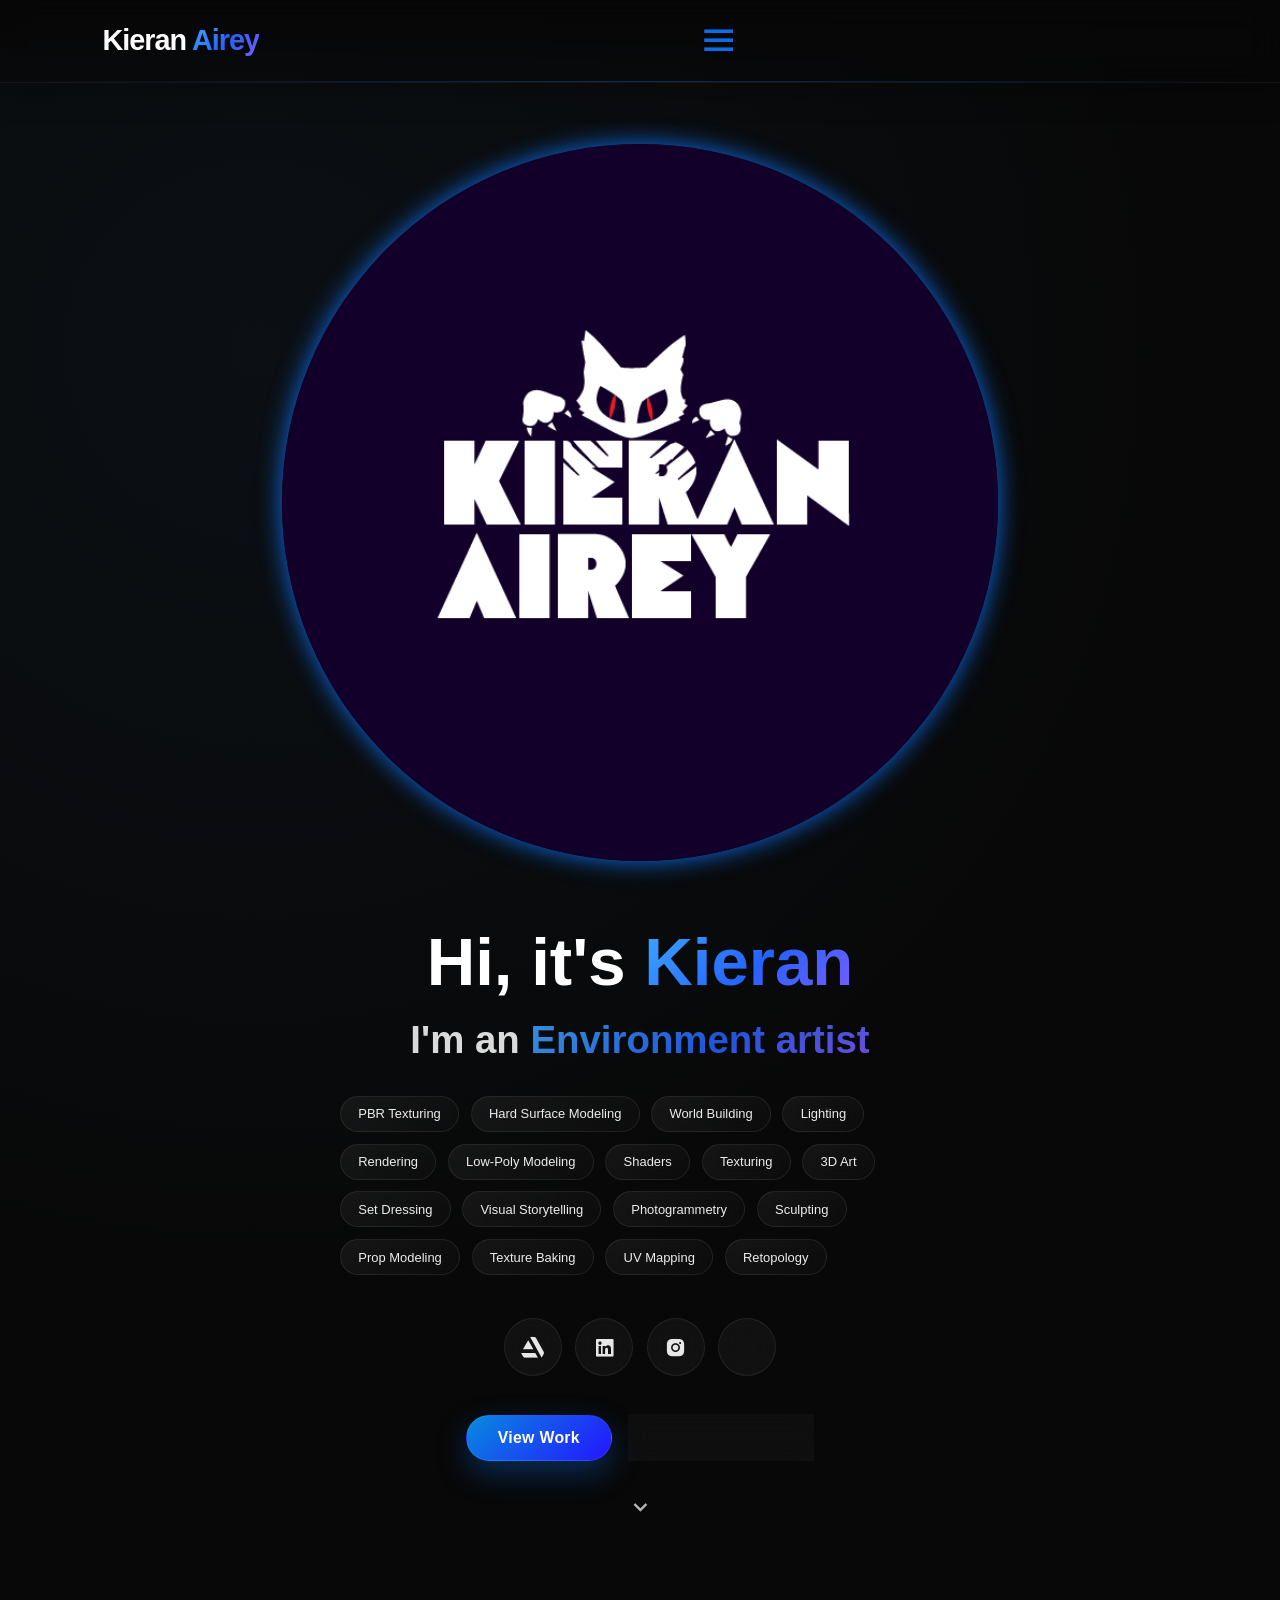
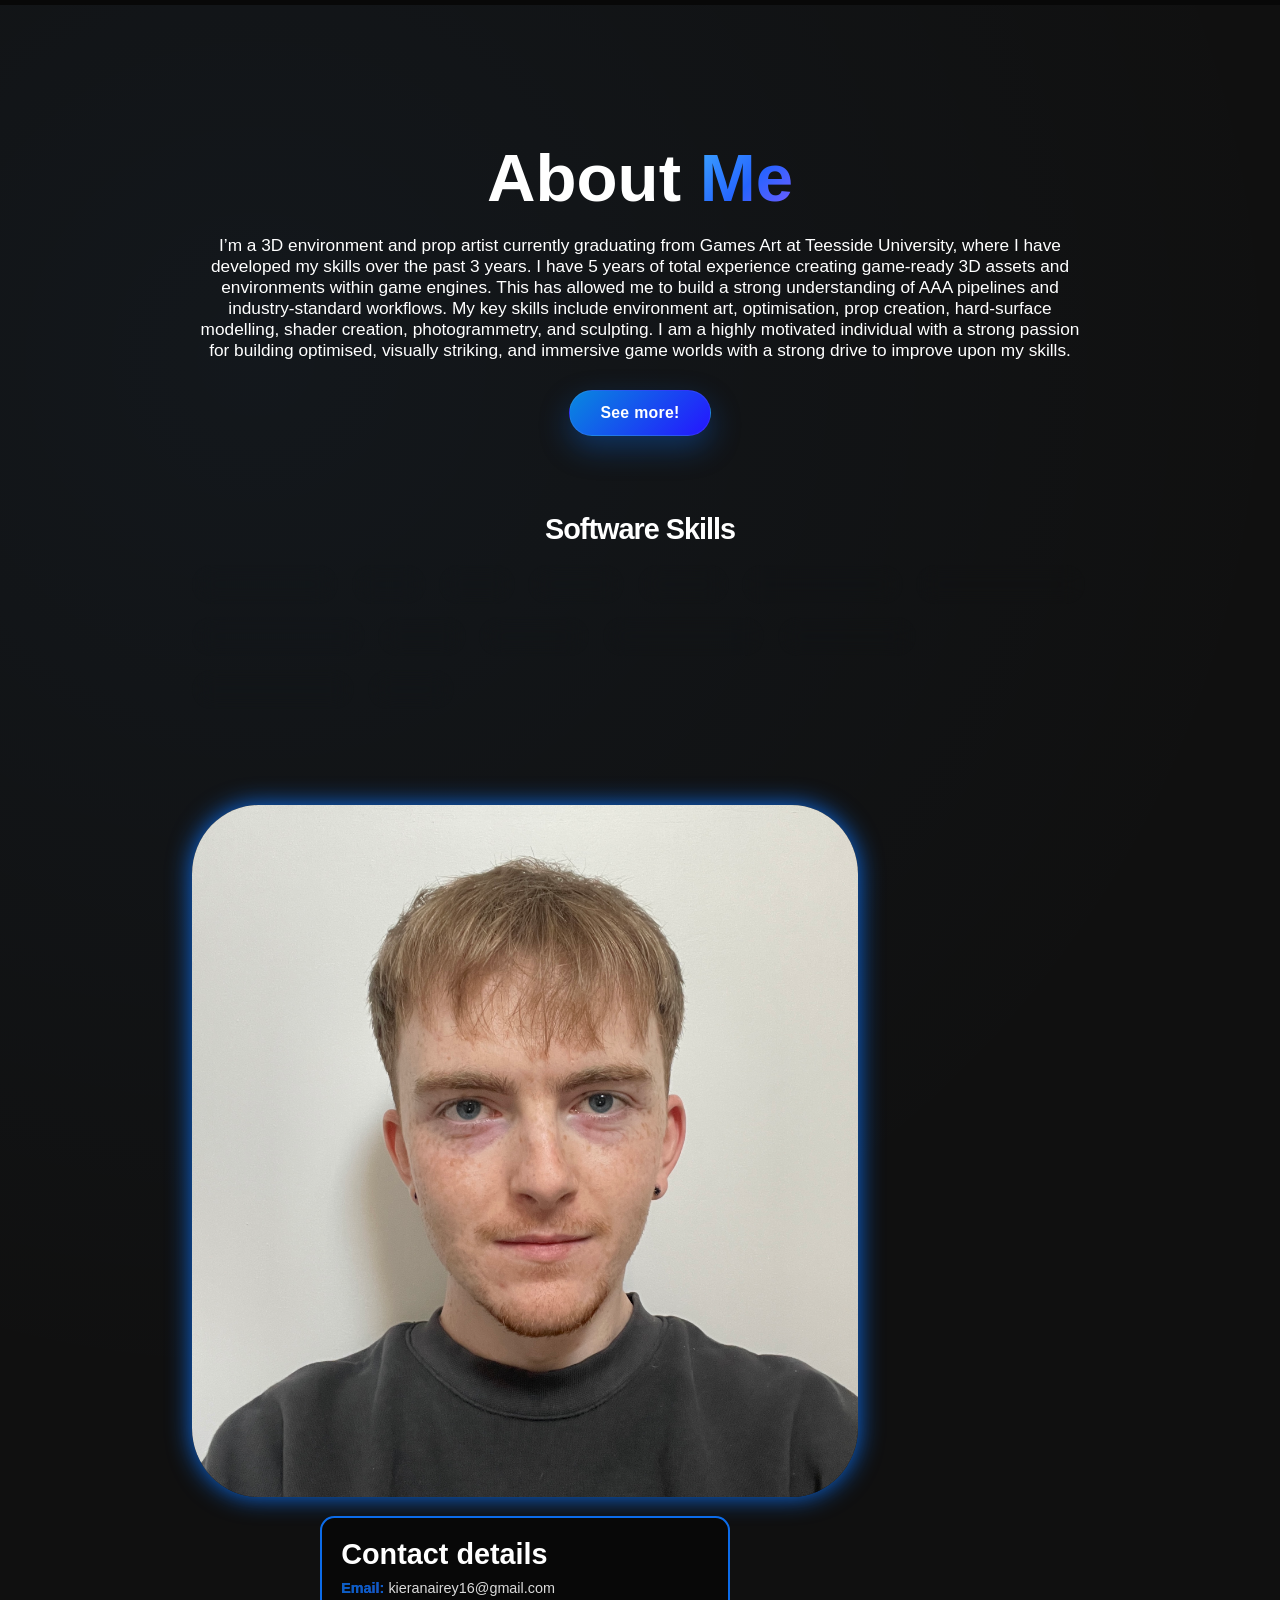
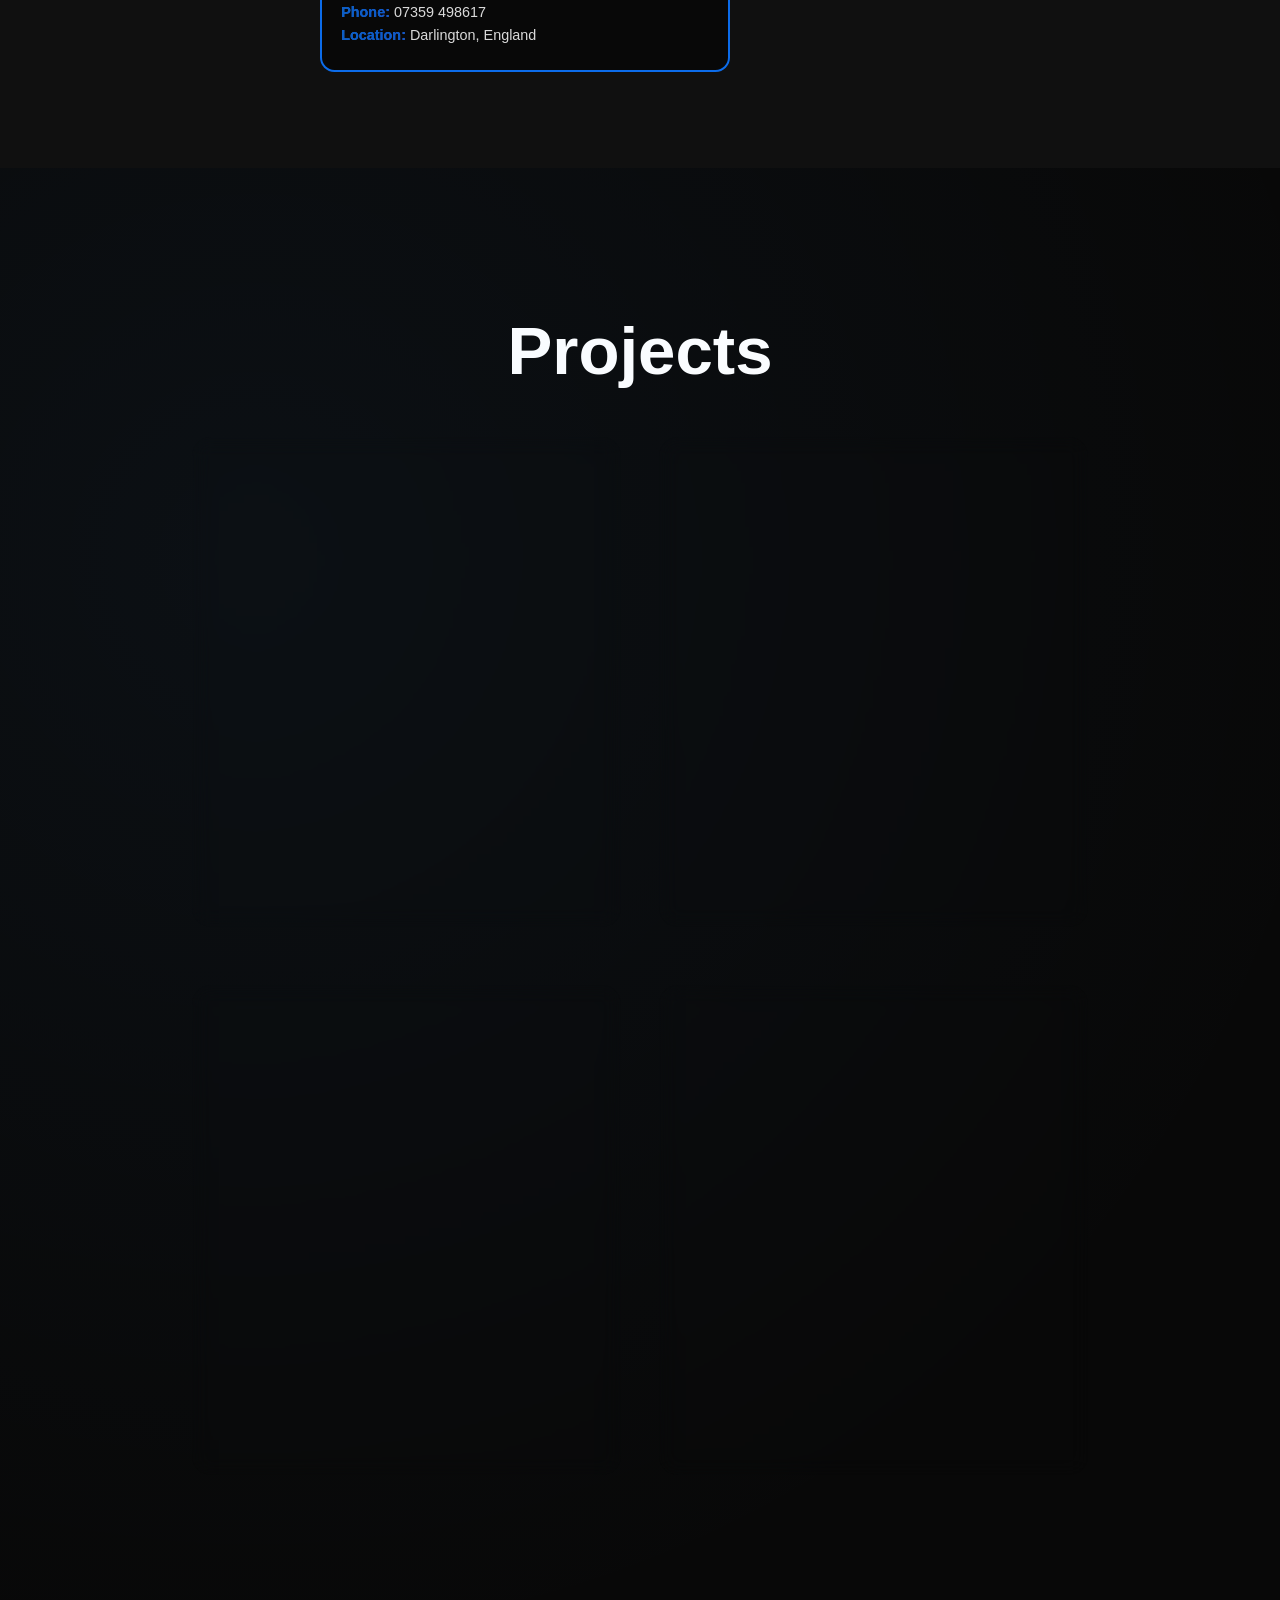
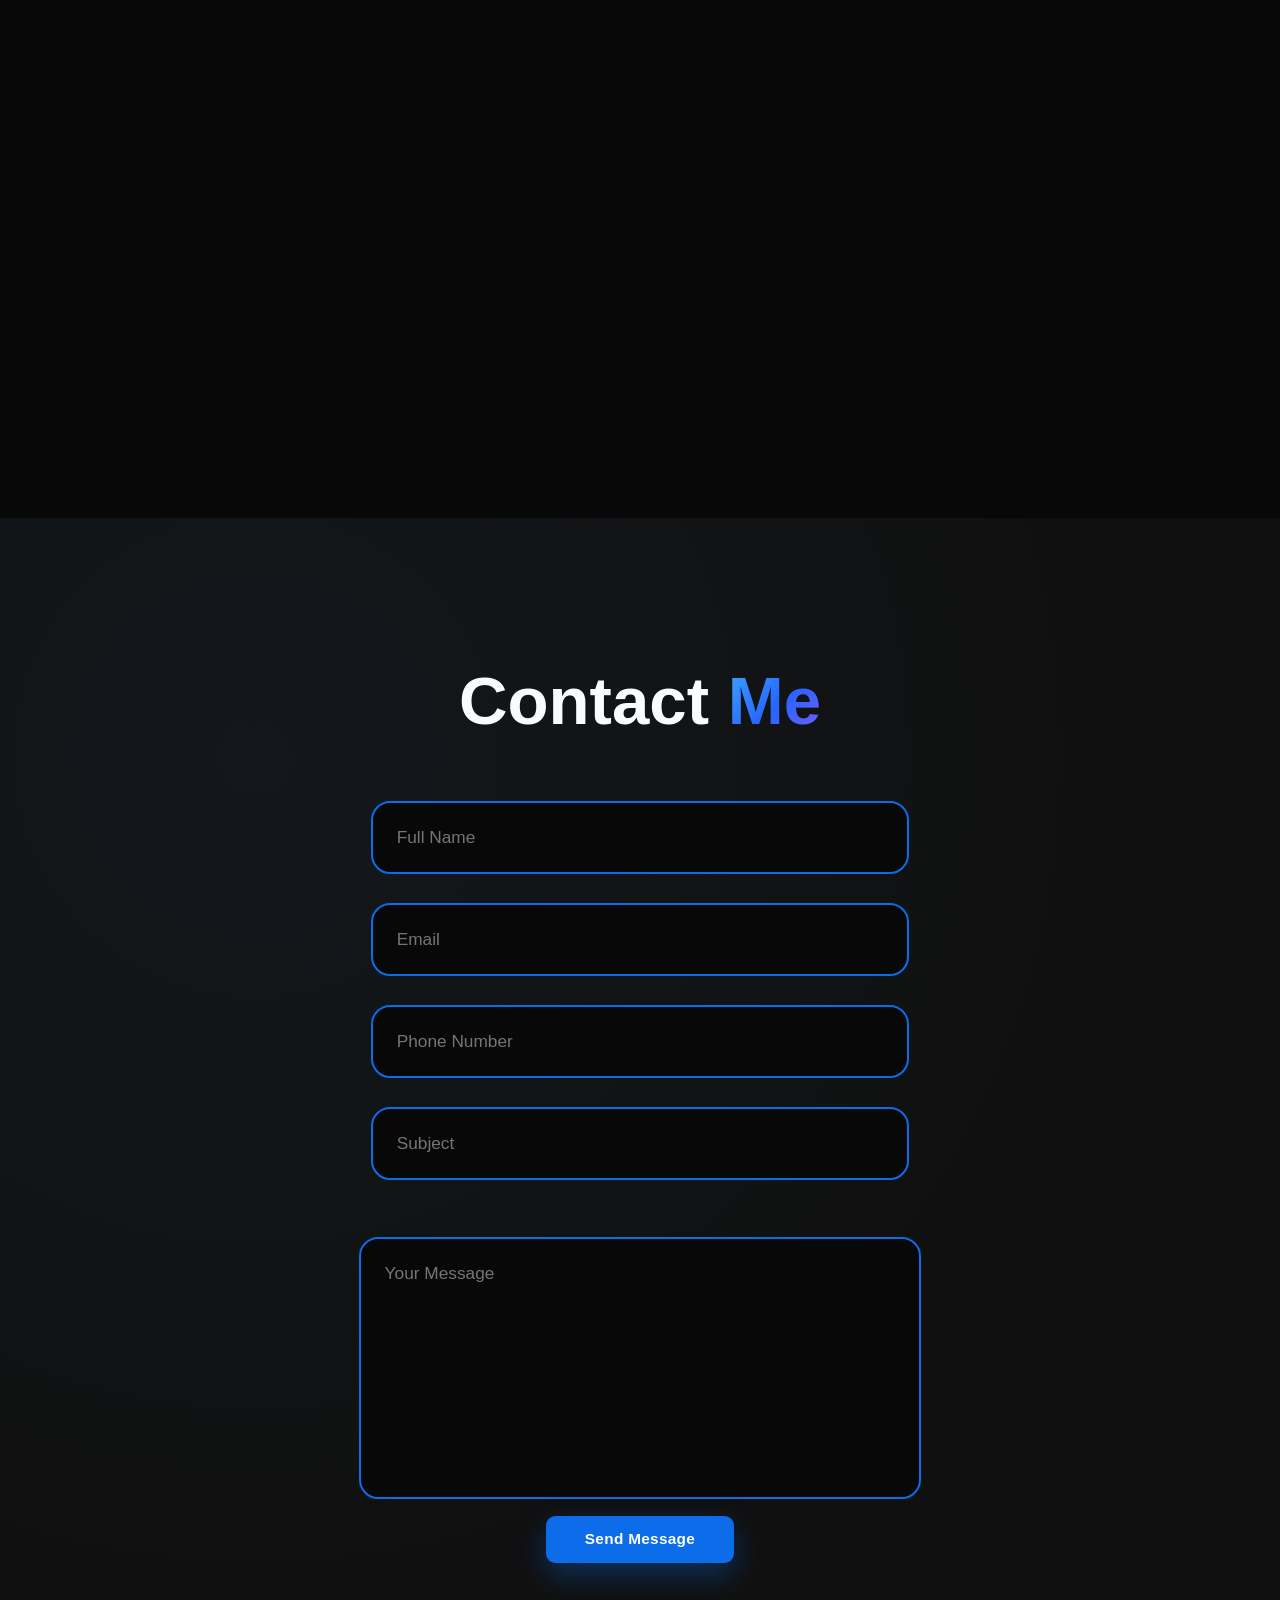
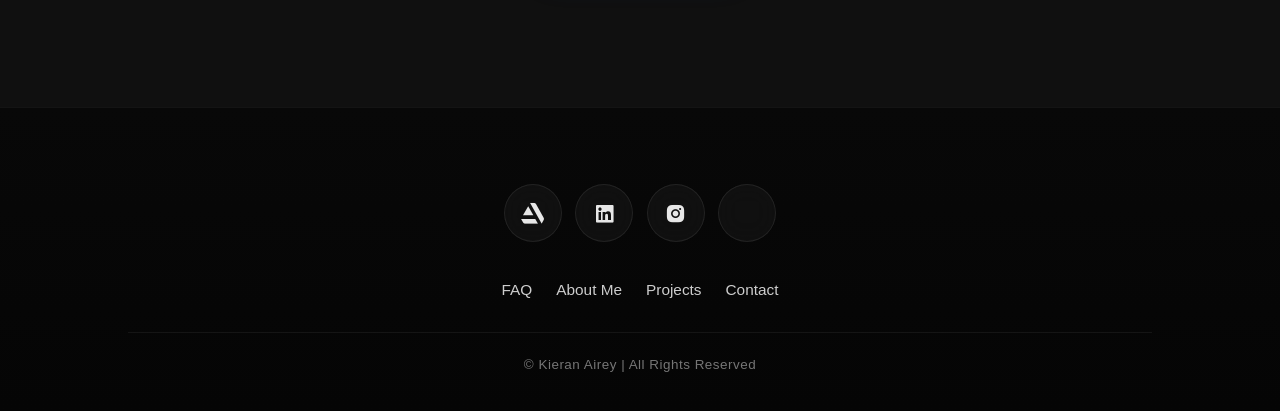
==== commit 2494d5fa: "js style" ====
--- a/index.html
+++ b/index.html
@@ -288,7 +288,7 @@
 </footer>
 
 
-    <script src="script.js"></script>
+    <script src="./Script.js"></script>
 
 
 
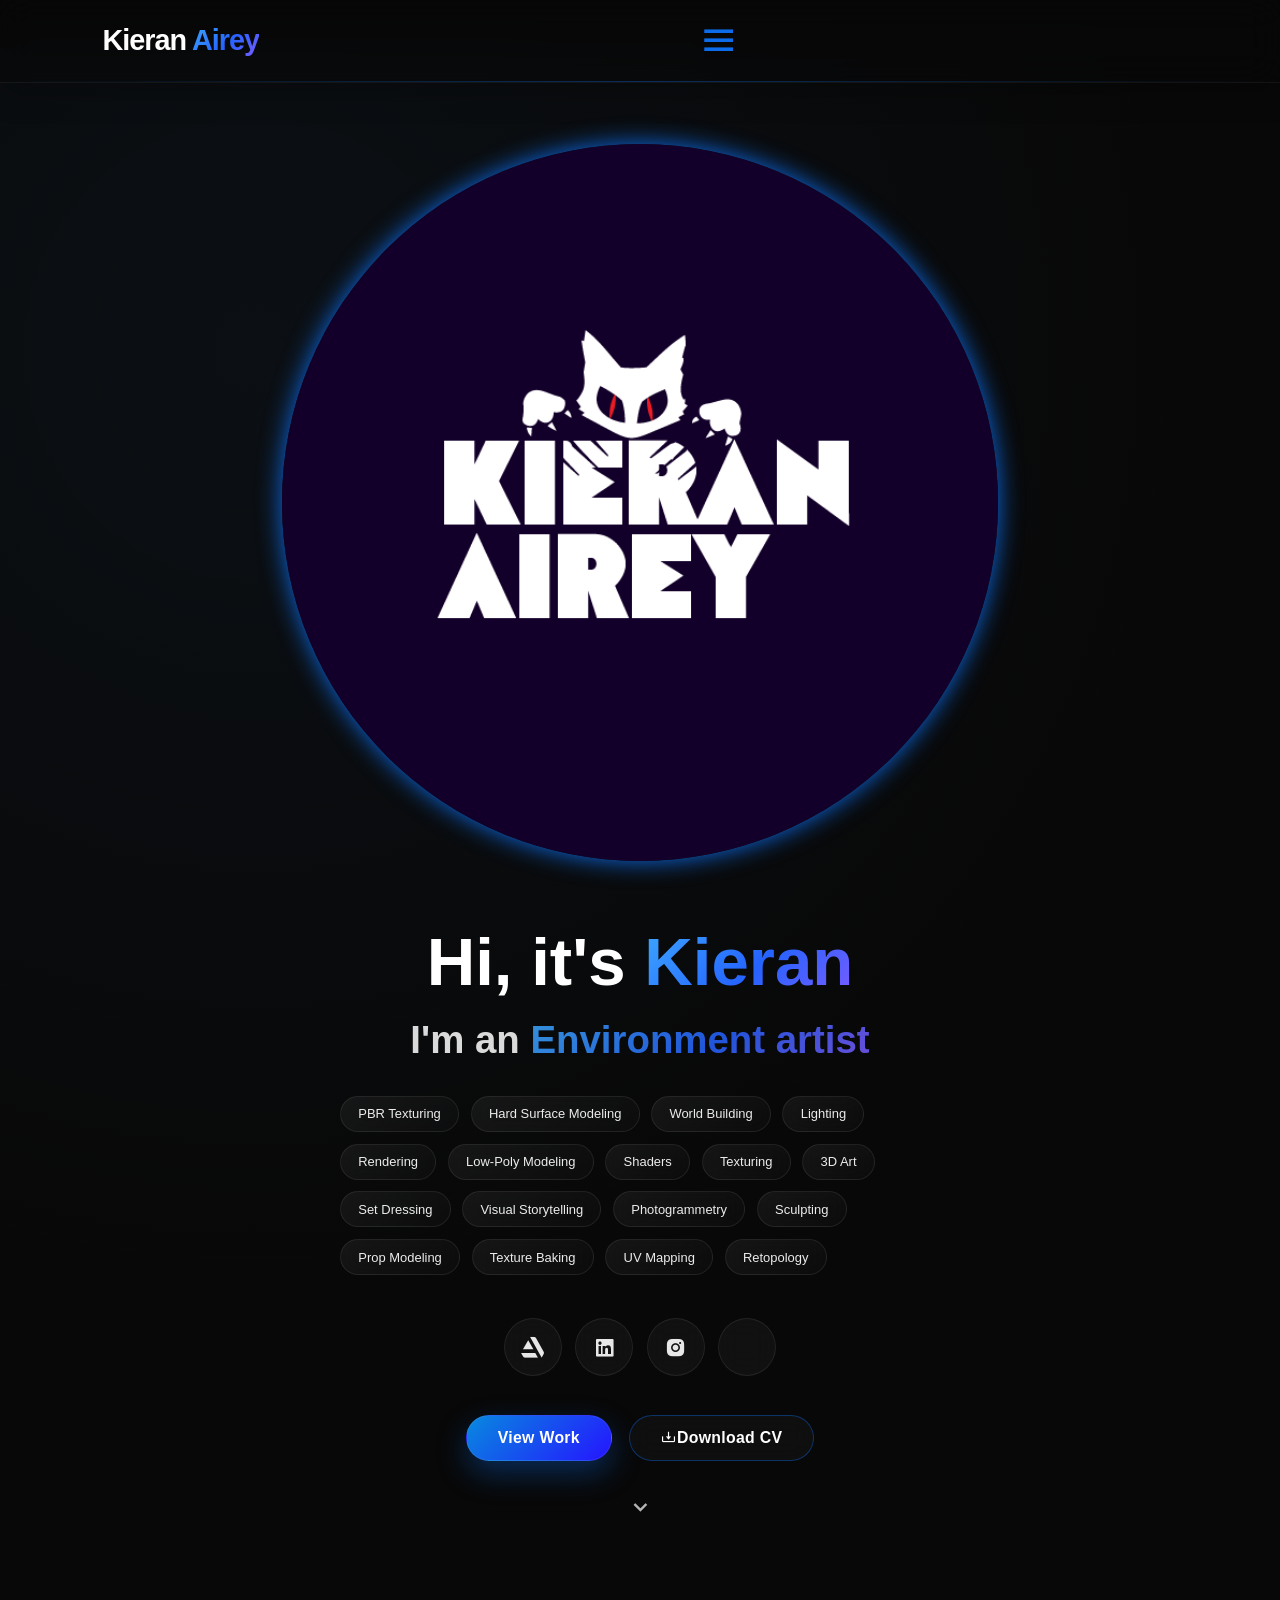
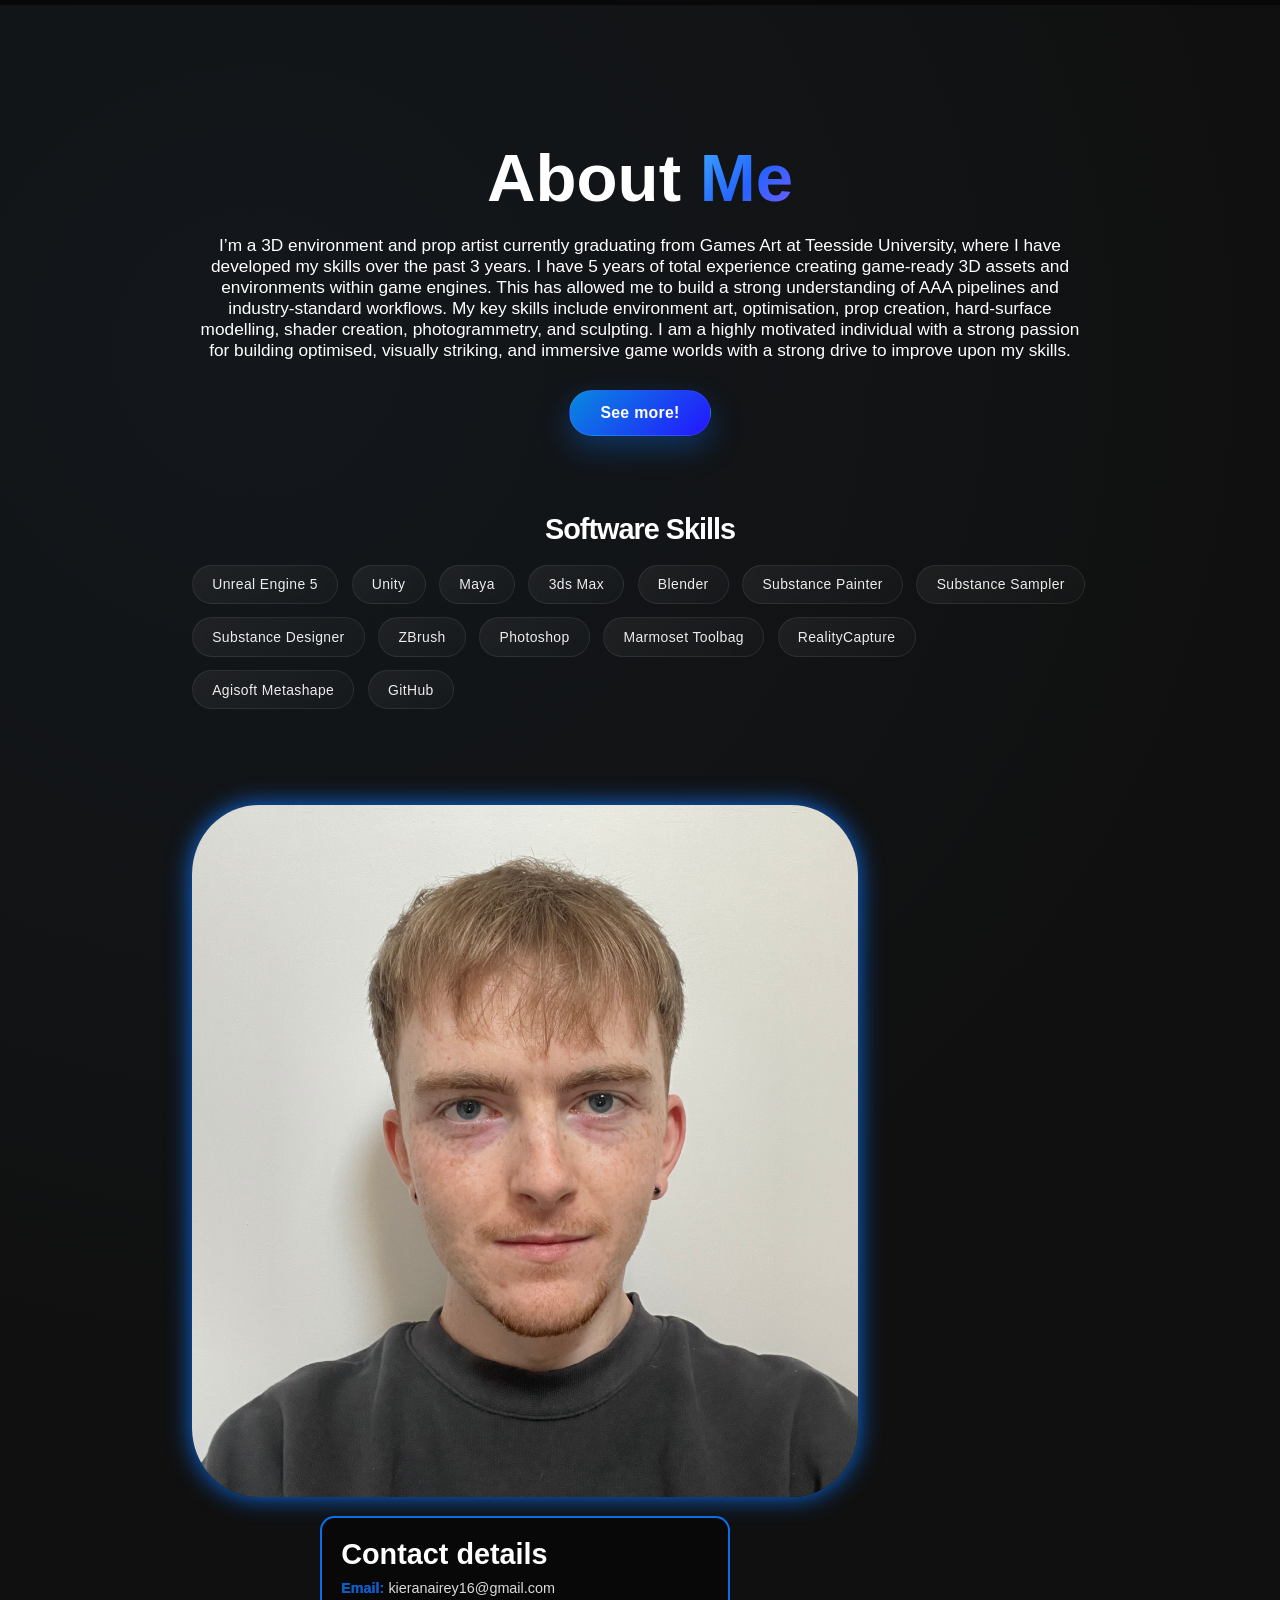
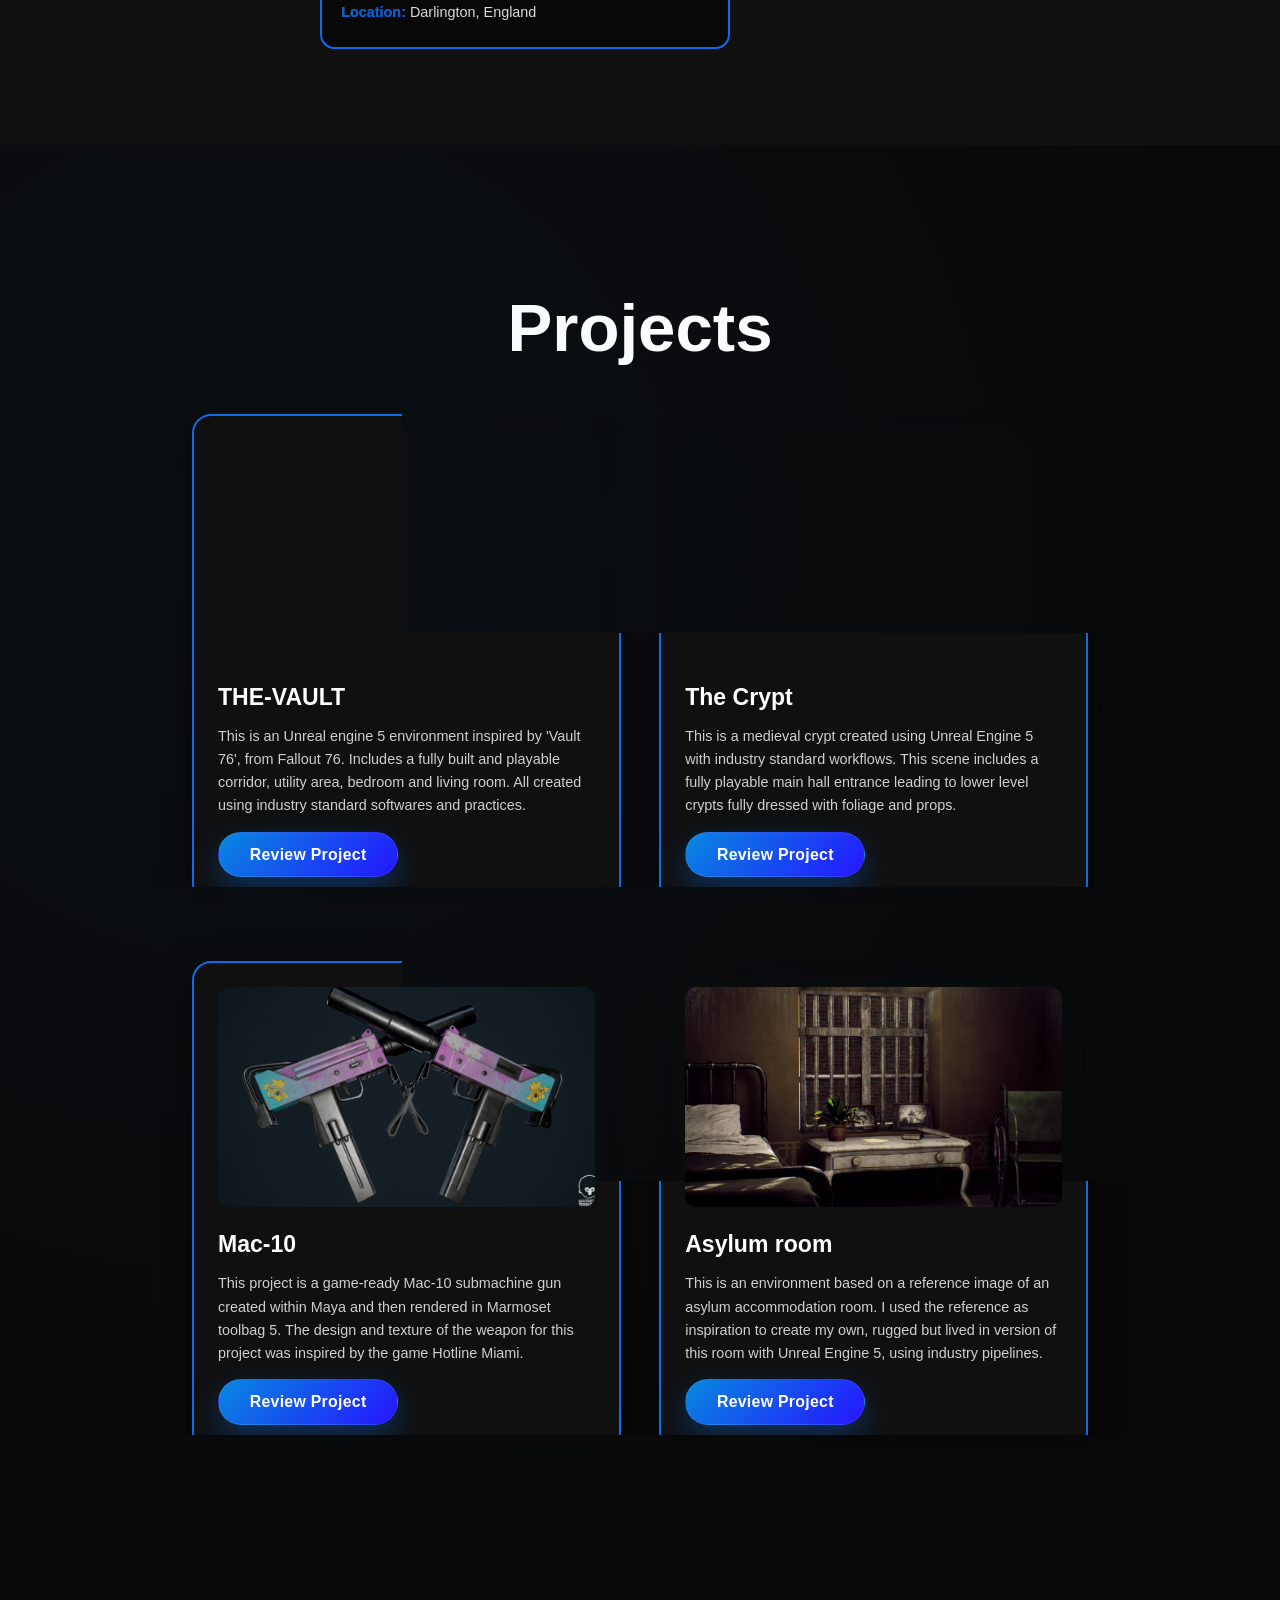
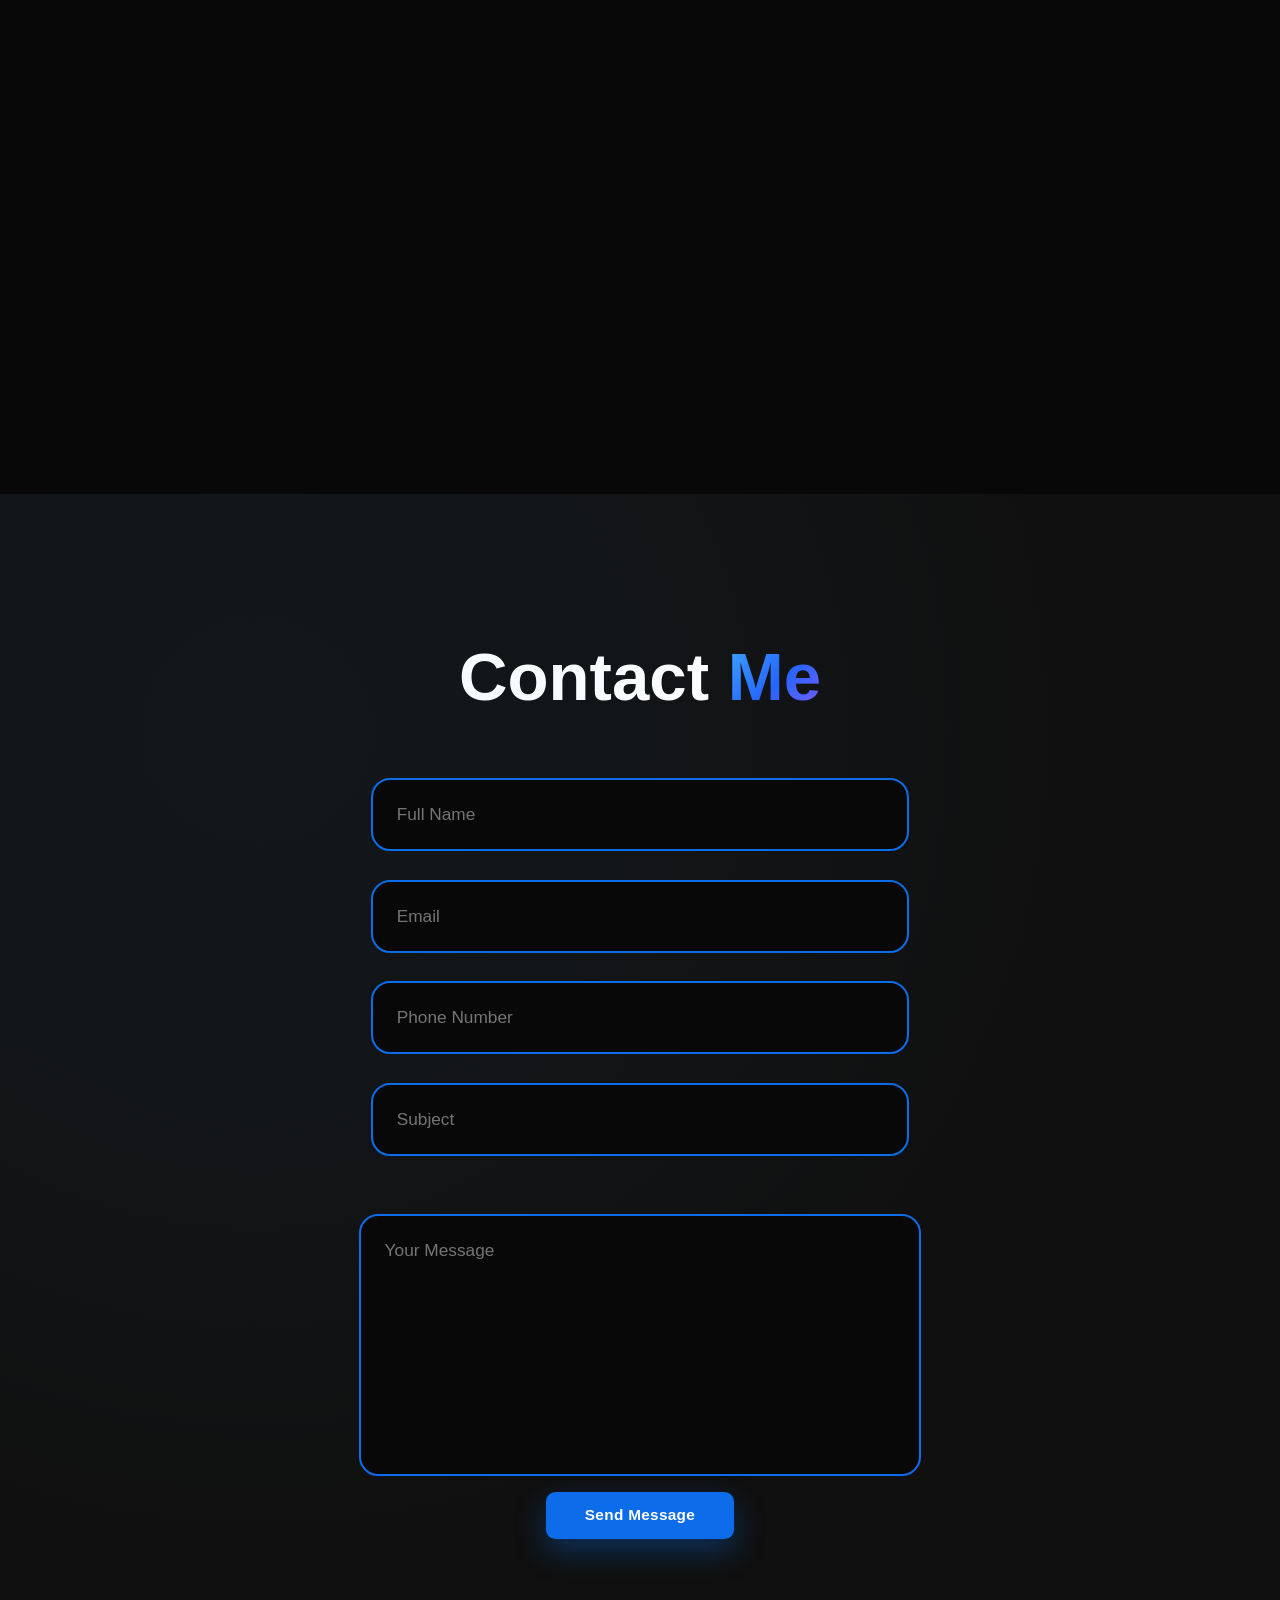
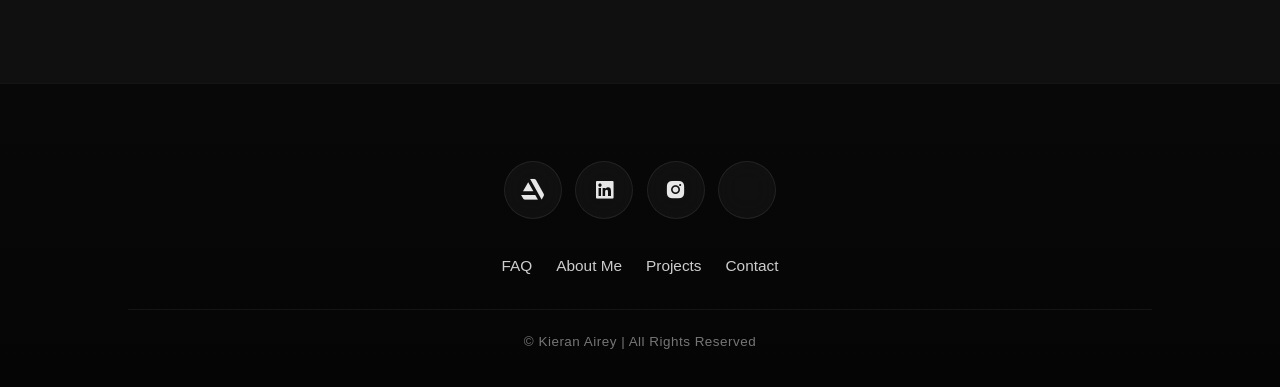
==== commit e6d96a86: "phone" ====
--- a/index.html
+++ b/index.html
@@ -116,10 +116,6 @@
                 <a href="mailto:kieranairey16@gmail.com">kieranairey16@gmail.com</a>
             </p>
 
-            <p><span>Phone:</span> 
-                <a href="tel:07359498617">07359 498617</a>
-            </p>
-
             <p><span>Location:</span> Darlington, England</p>
         </div>
     </div>
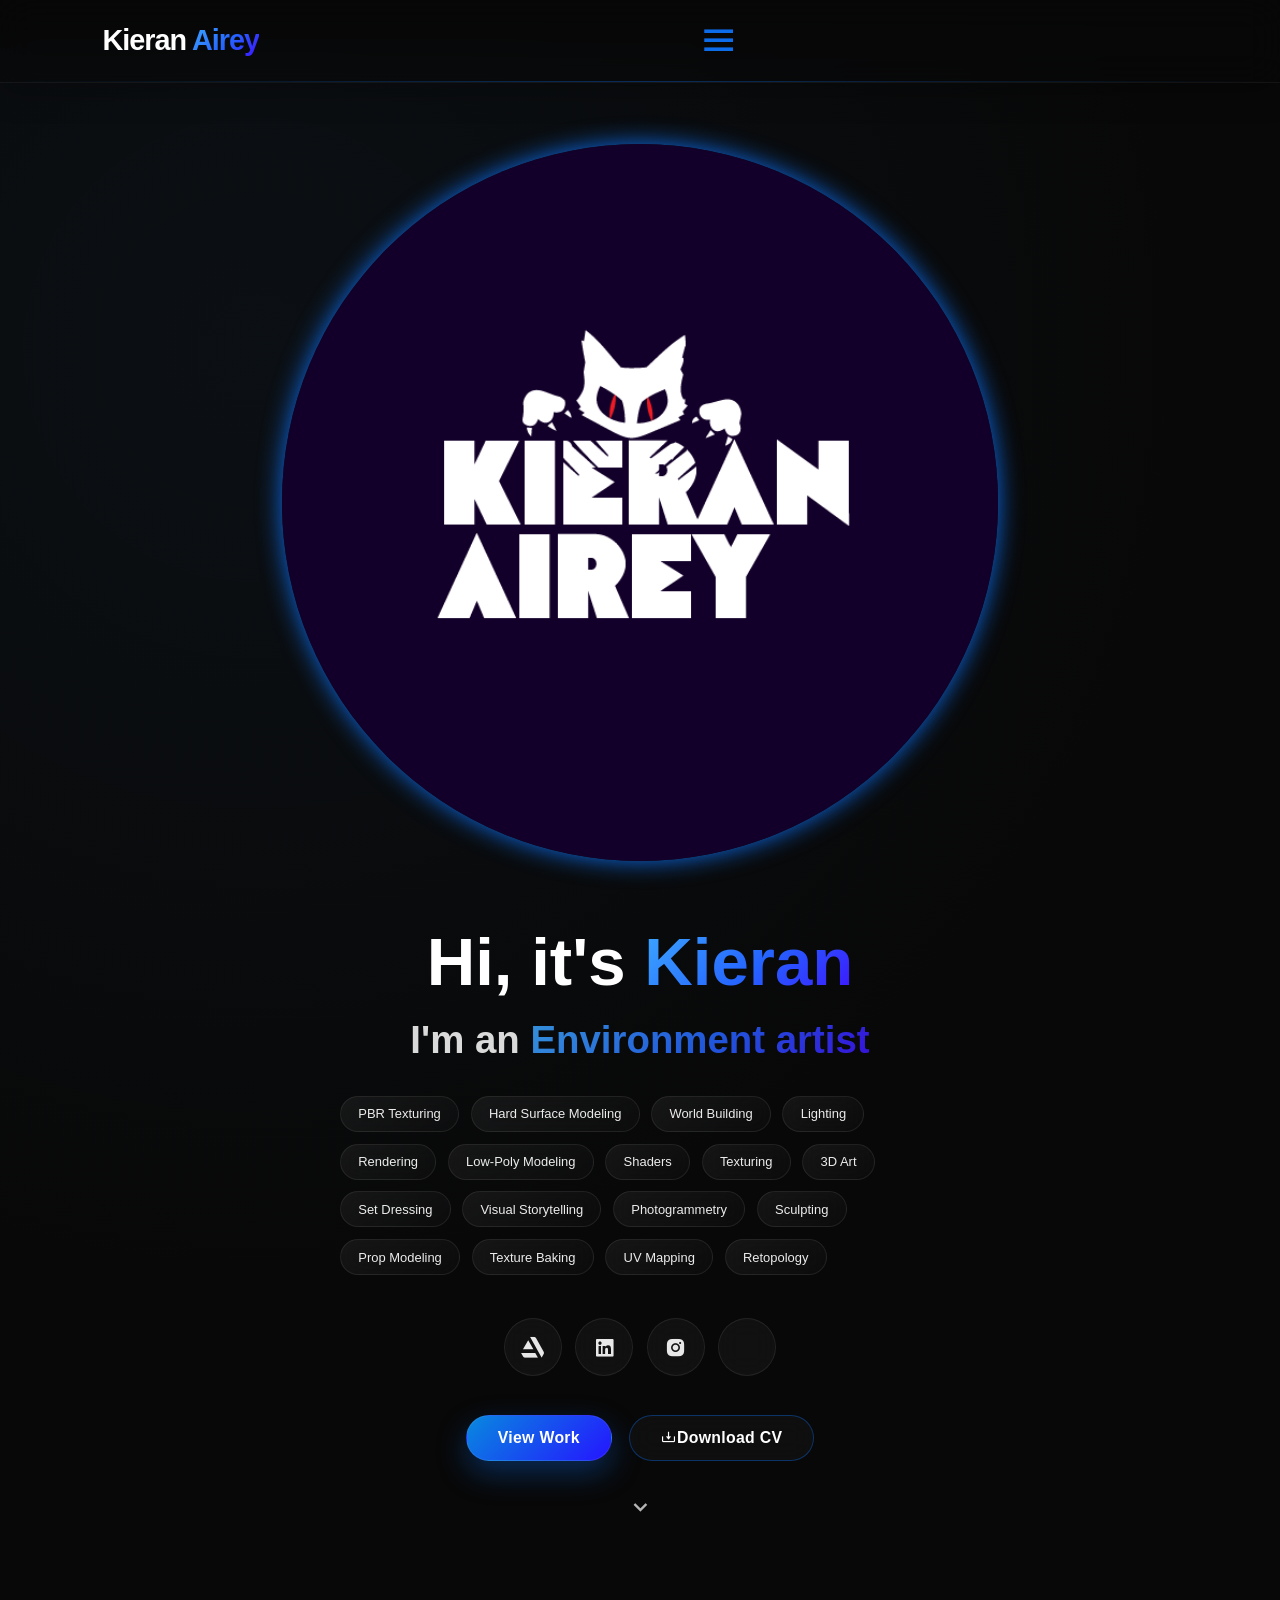
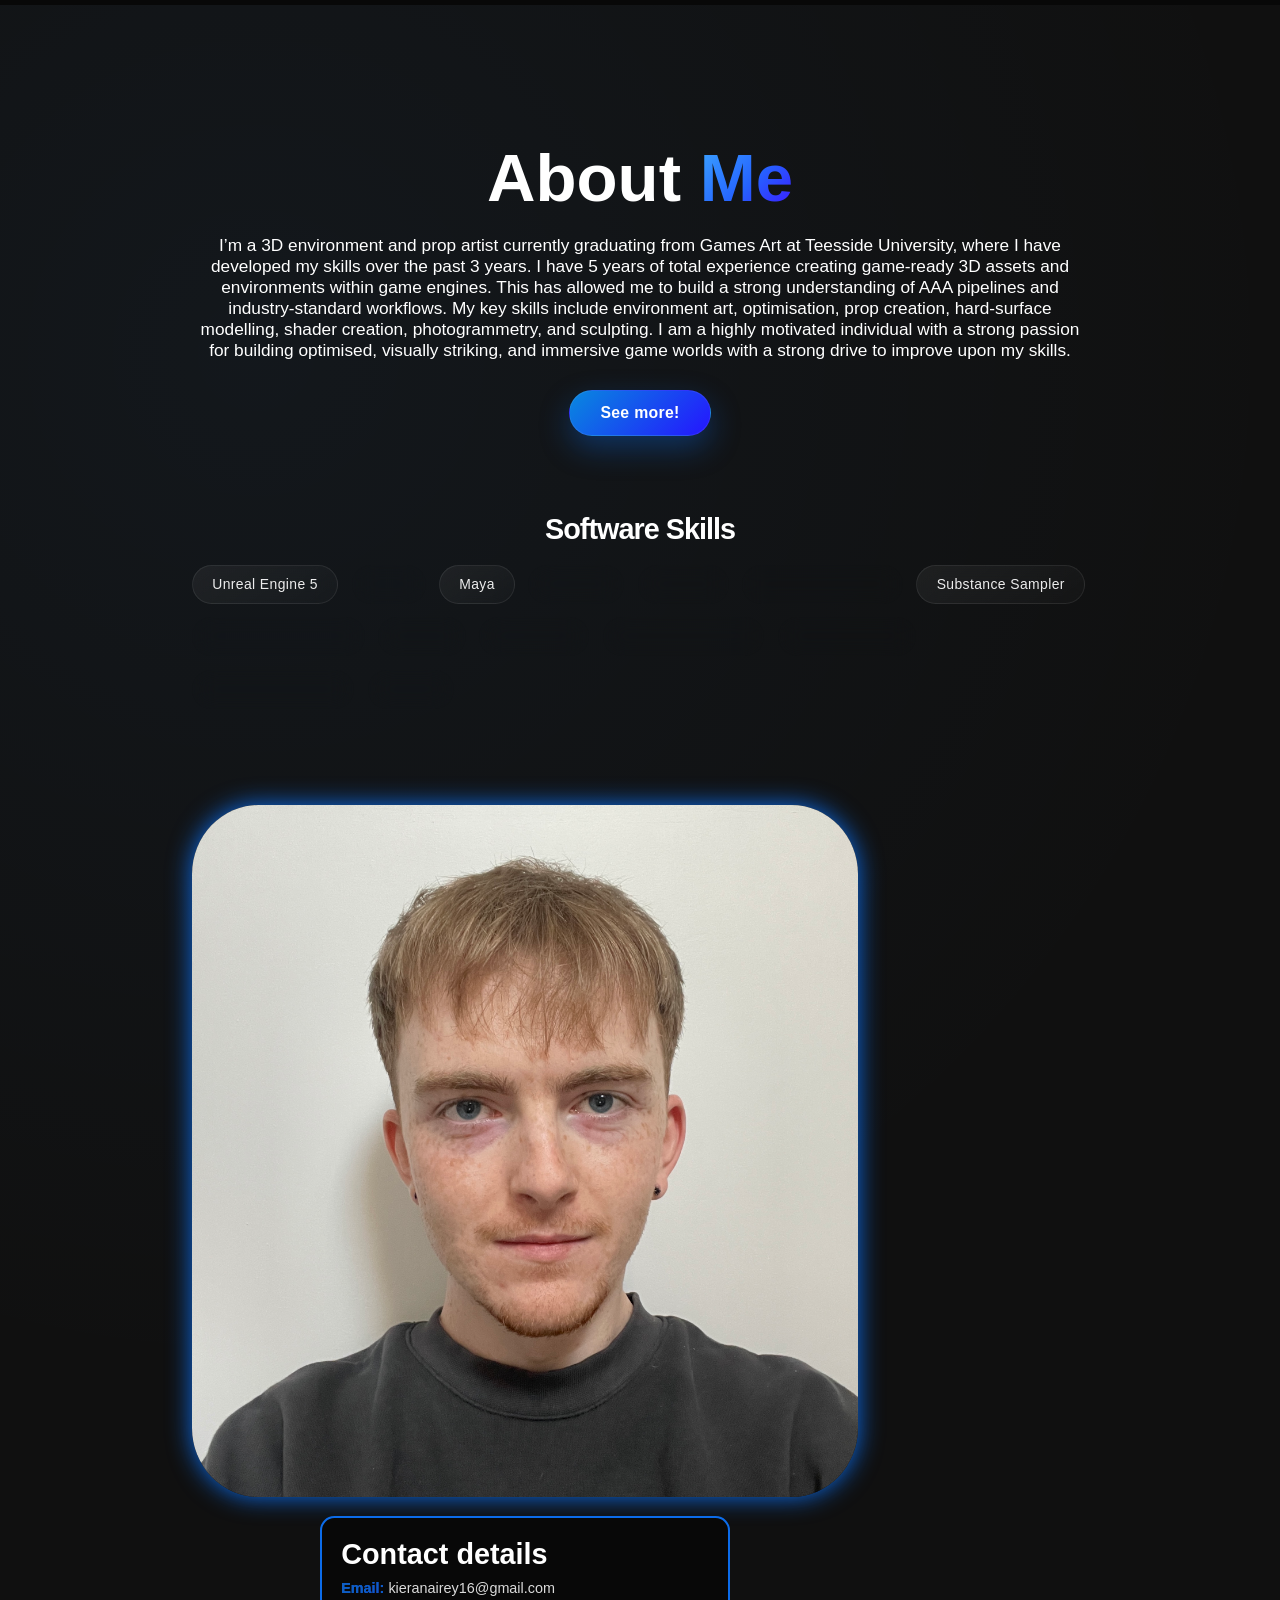
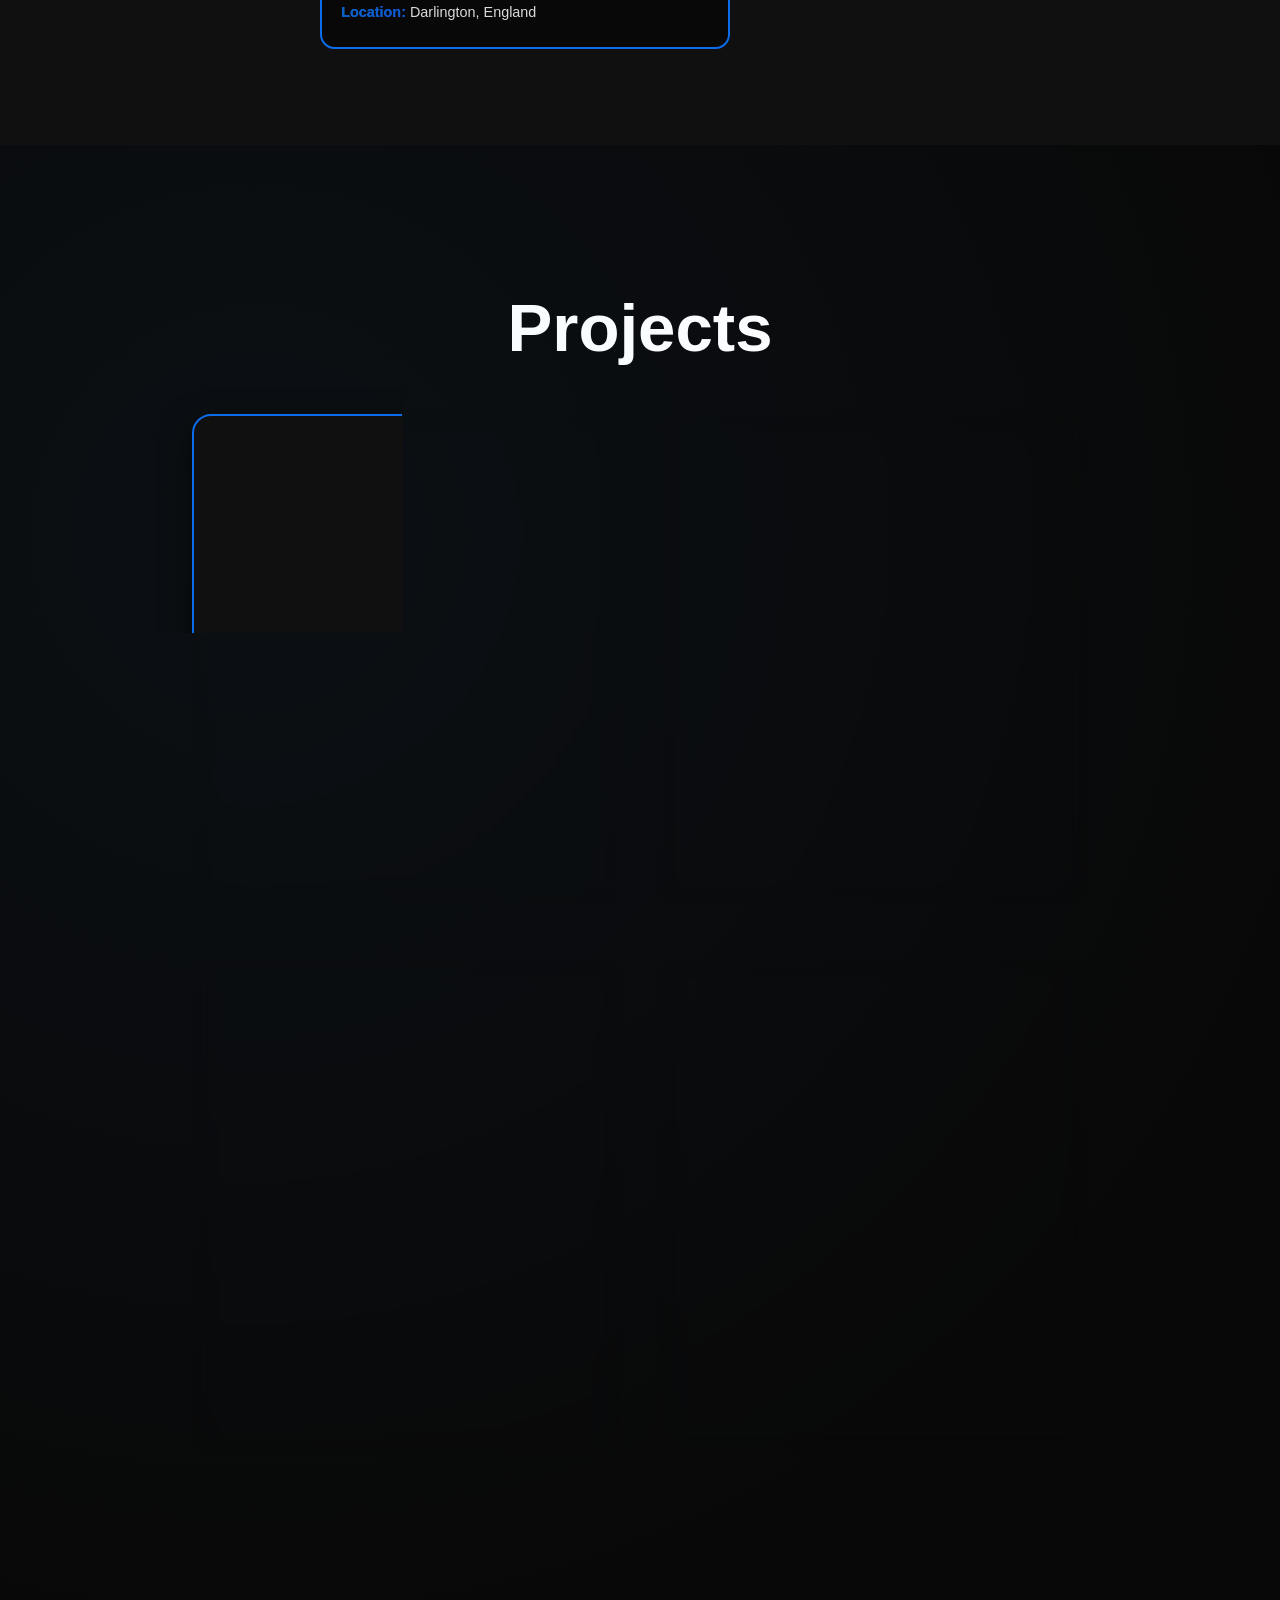
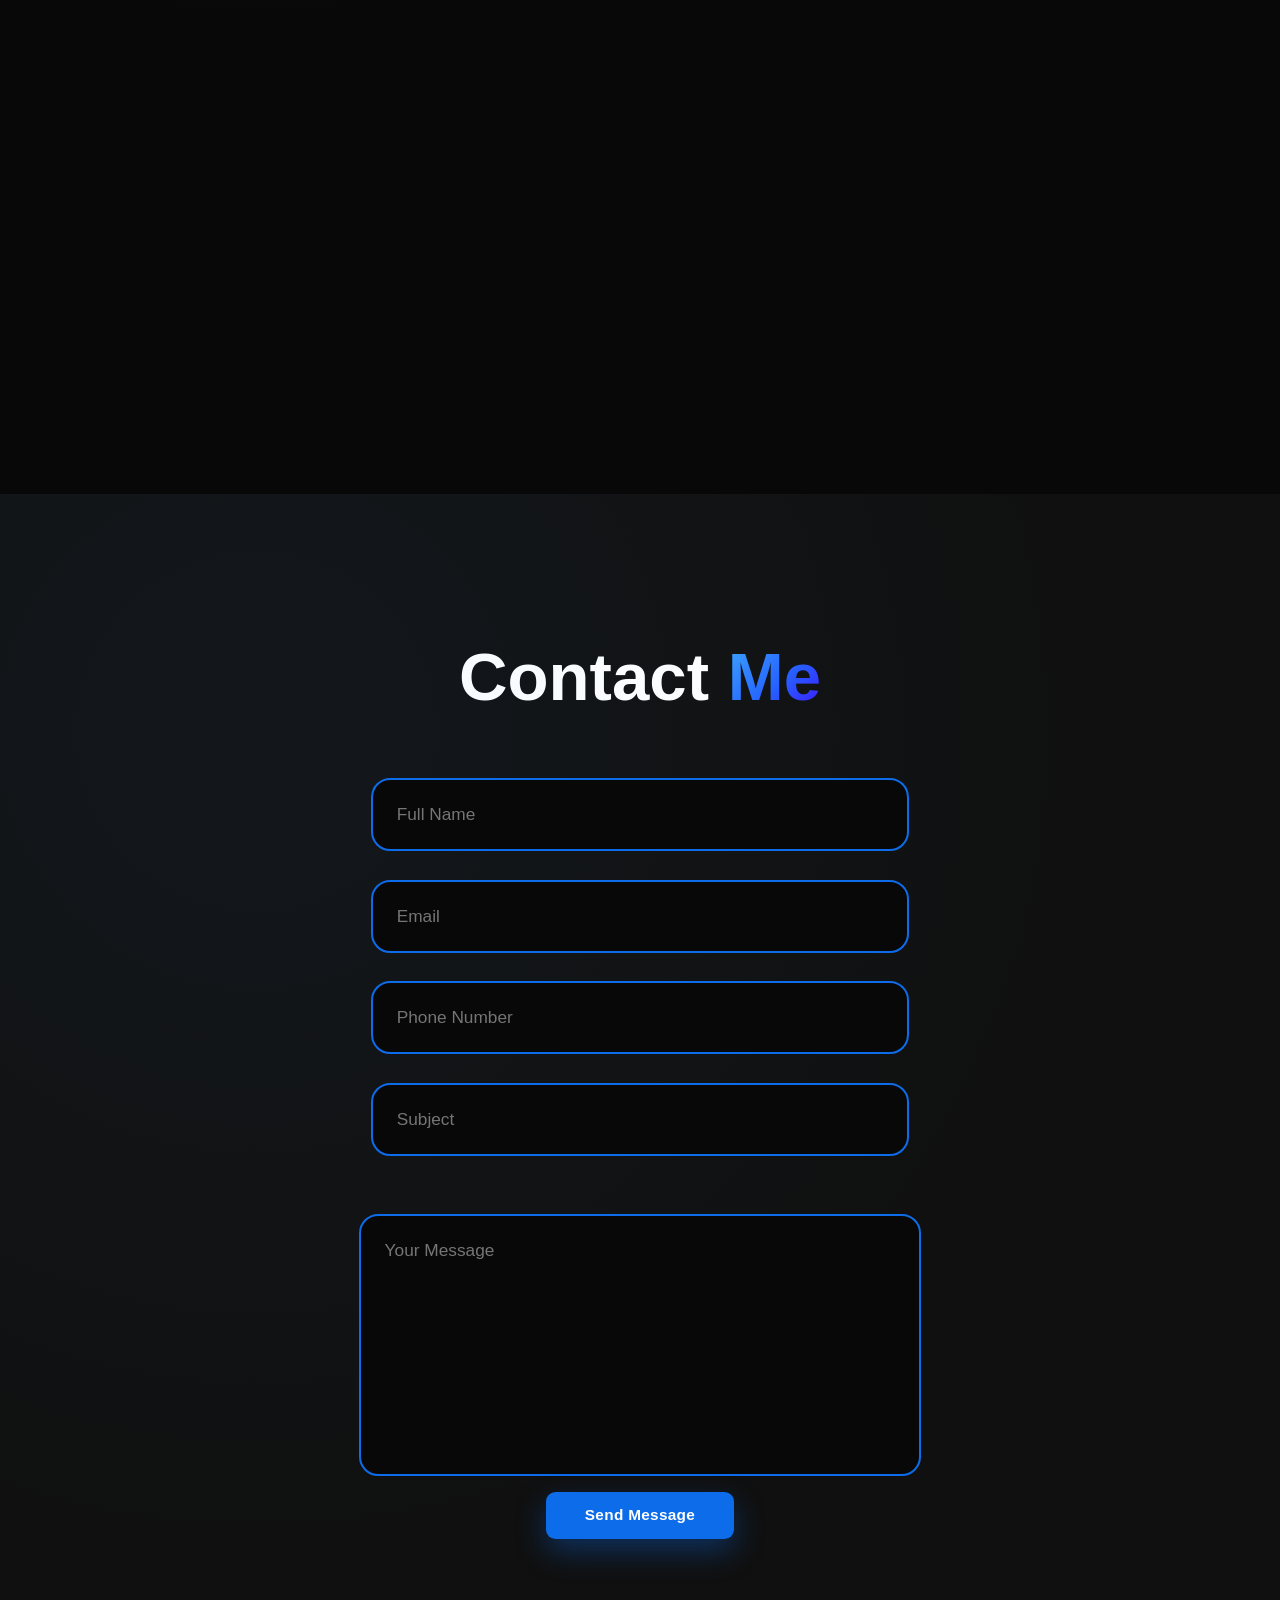
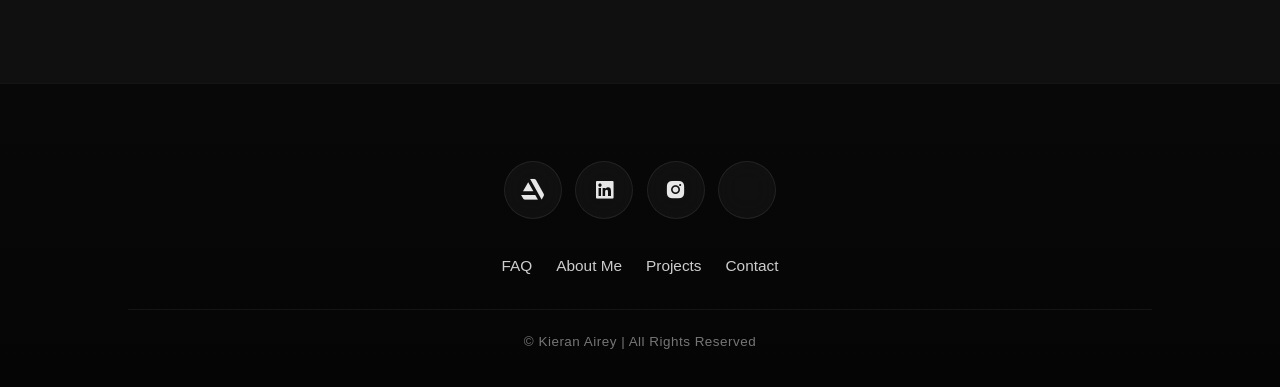
==== commit 1a05a294: "cv change" ====
--- a/index.html
+++ b/index.html
@@ -87,7 +87,7 @@
     <a href="#projects" class="btn">
         View Work
     </a>
-    <a href="CV - Kieran Airey.docx.pdf" download class="btn cv-btn">
+    <a href="Kieran Airey - CV.pdf" download class="btn cv-btn">
         <i class='bx bx-download'></i>
         Download CV
     </a>
--- a/Style.CSS
+++ b/Style.CSS
@@ -141,7 +141,7 @@
       135deg,
       #3da9ff 0%,
       #2563ff 55%,
-      #7a5cff 100%
+      #3e13ff 100%
     );
 
   -webkit-background-clip: text;
@@ -232,10 +232,10 @@
   transition: 0.4s ease-in-out;
 }
 .home-img img:hover{
-  transform: scale(1.1);
+  transform: scale(1.05);
   box-shadow: 0 0 25px var(--main-color),
               0 0 50px var(--main-color),
-              0 0 75px var(--main-color);
+              0 0 25px var(--main-color);
 }
 /* HOME SKILLS */
 .home-skills{
@@ -717,11 +717,56 @@
 /* links */
 .about-contact-info a {
   color: var(--text-color);
-  transition: 0.3s ease;
+  text-decoration: none;
+  font-weight: 500;
+  position: relative;
+  display: inline-block;
+  transition:
+    color 0.3s ease,
+    transform 0.3s ease,
+    letter-spacing 0.3s ease;
+}
+
+.about-contact-info a::after {
+  content: "";
+  position: absolute;
+  left: 0;
+  bottom: -3px;
+  width: 0;
+  height: 2px;
+  background: var(--main-color);
+  transition: width 0.3s ease;
 }
 
 .about-contact-info a:hover {
   color: var(--main-color);
+  transform: translateY(-2px);
+  letter-spacing: 0.5px;
+}
+
+.about-contact-info a:hover::after {
+  width: 100%;
+}
+
+/* Mobile Optimization */
+@media (max-width: 768px) {
+  .about-contact-info {
+    display: flex;
+    flex-direction: column;
+    gap: 1rem;
+    align-items: center;
+    text-align: center;
+  }
+
+  .about-contact-info a {
+    font-size: 1rem;
+    padding: 0.4rem 0;
+  }
+
+  .about-contact-info a:hover {
+    transform: none; /* smoother on mobile */
+    letter-spacing: 0.2px;
+  }
 }
 
 ::-webkit-scrollbar{
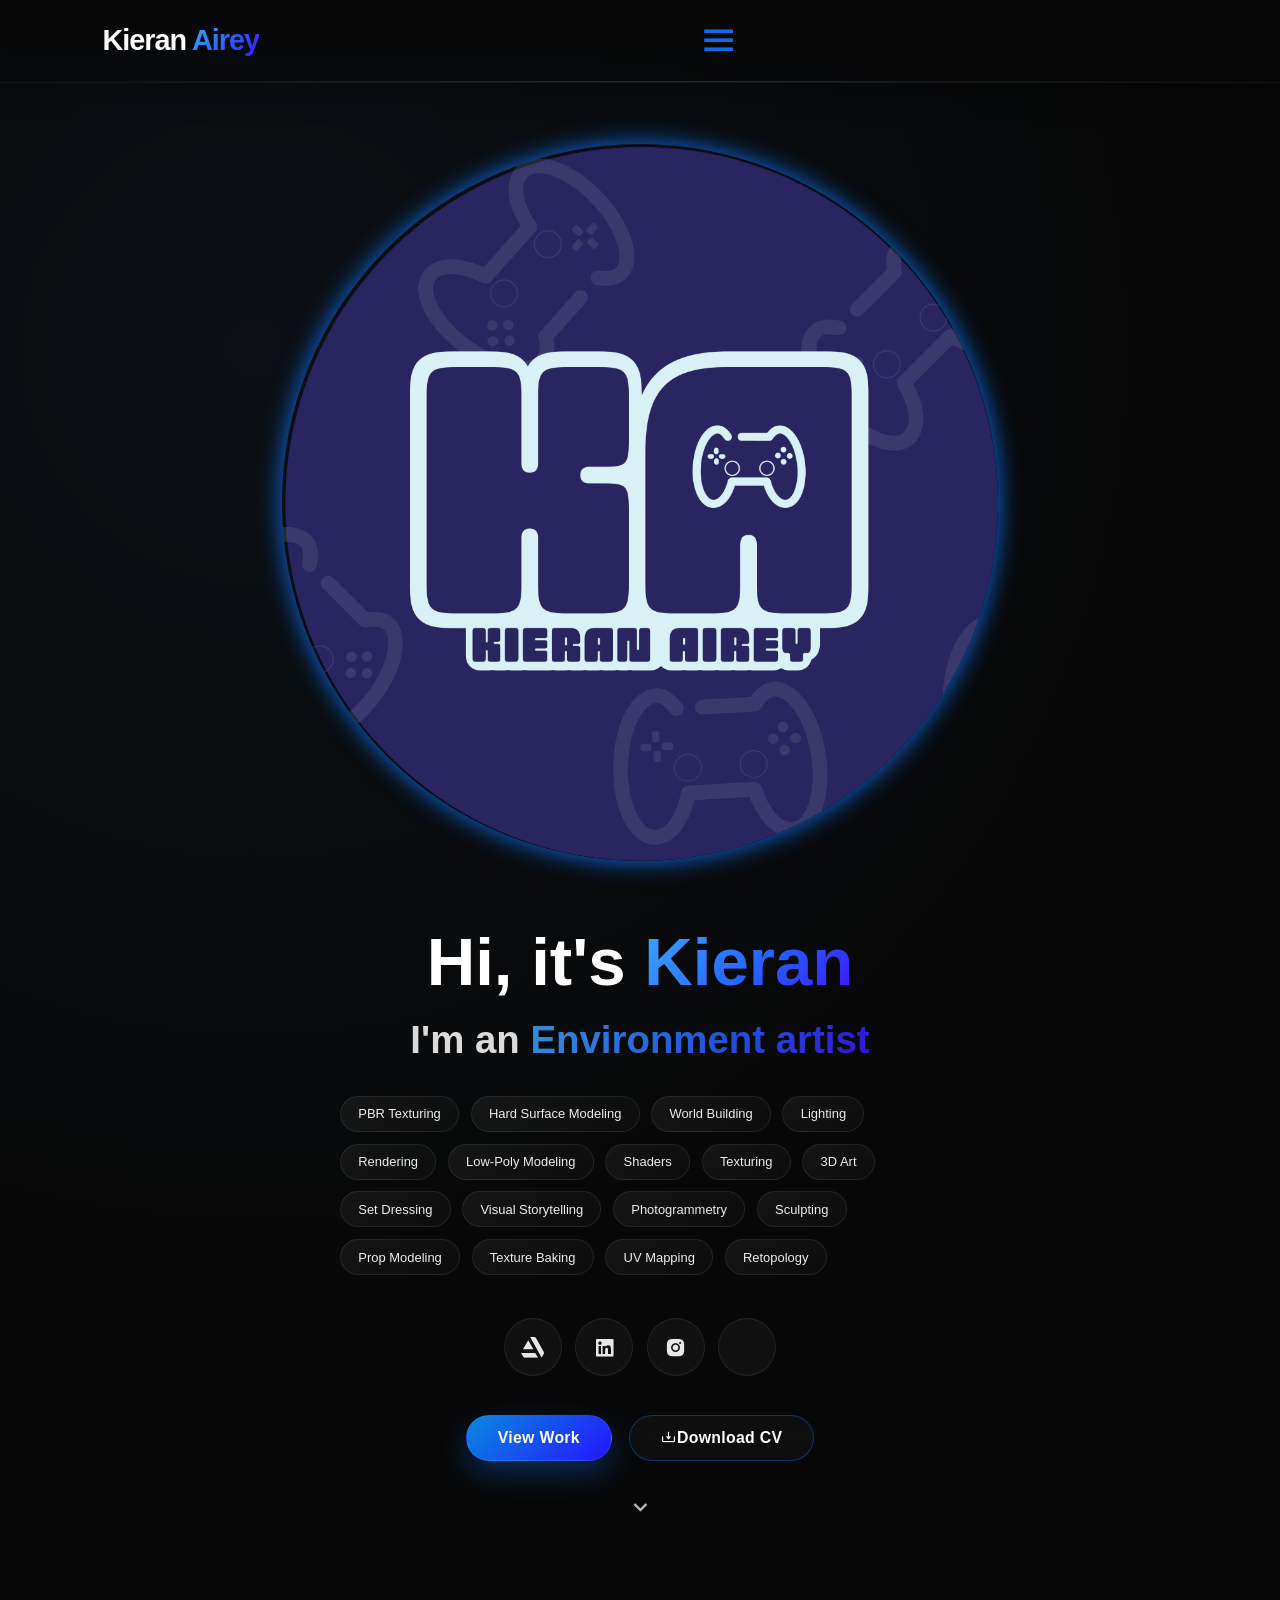
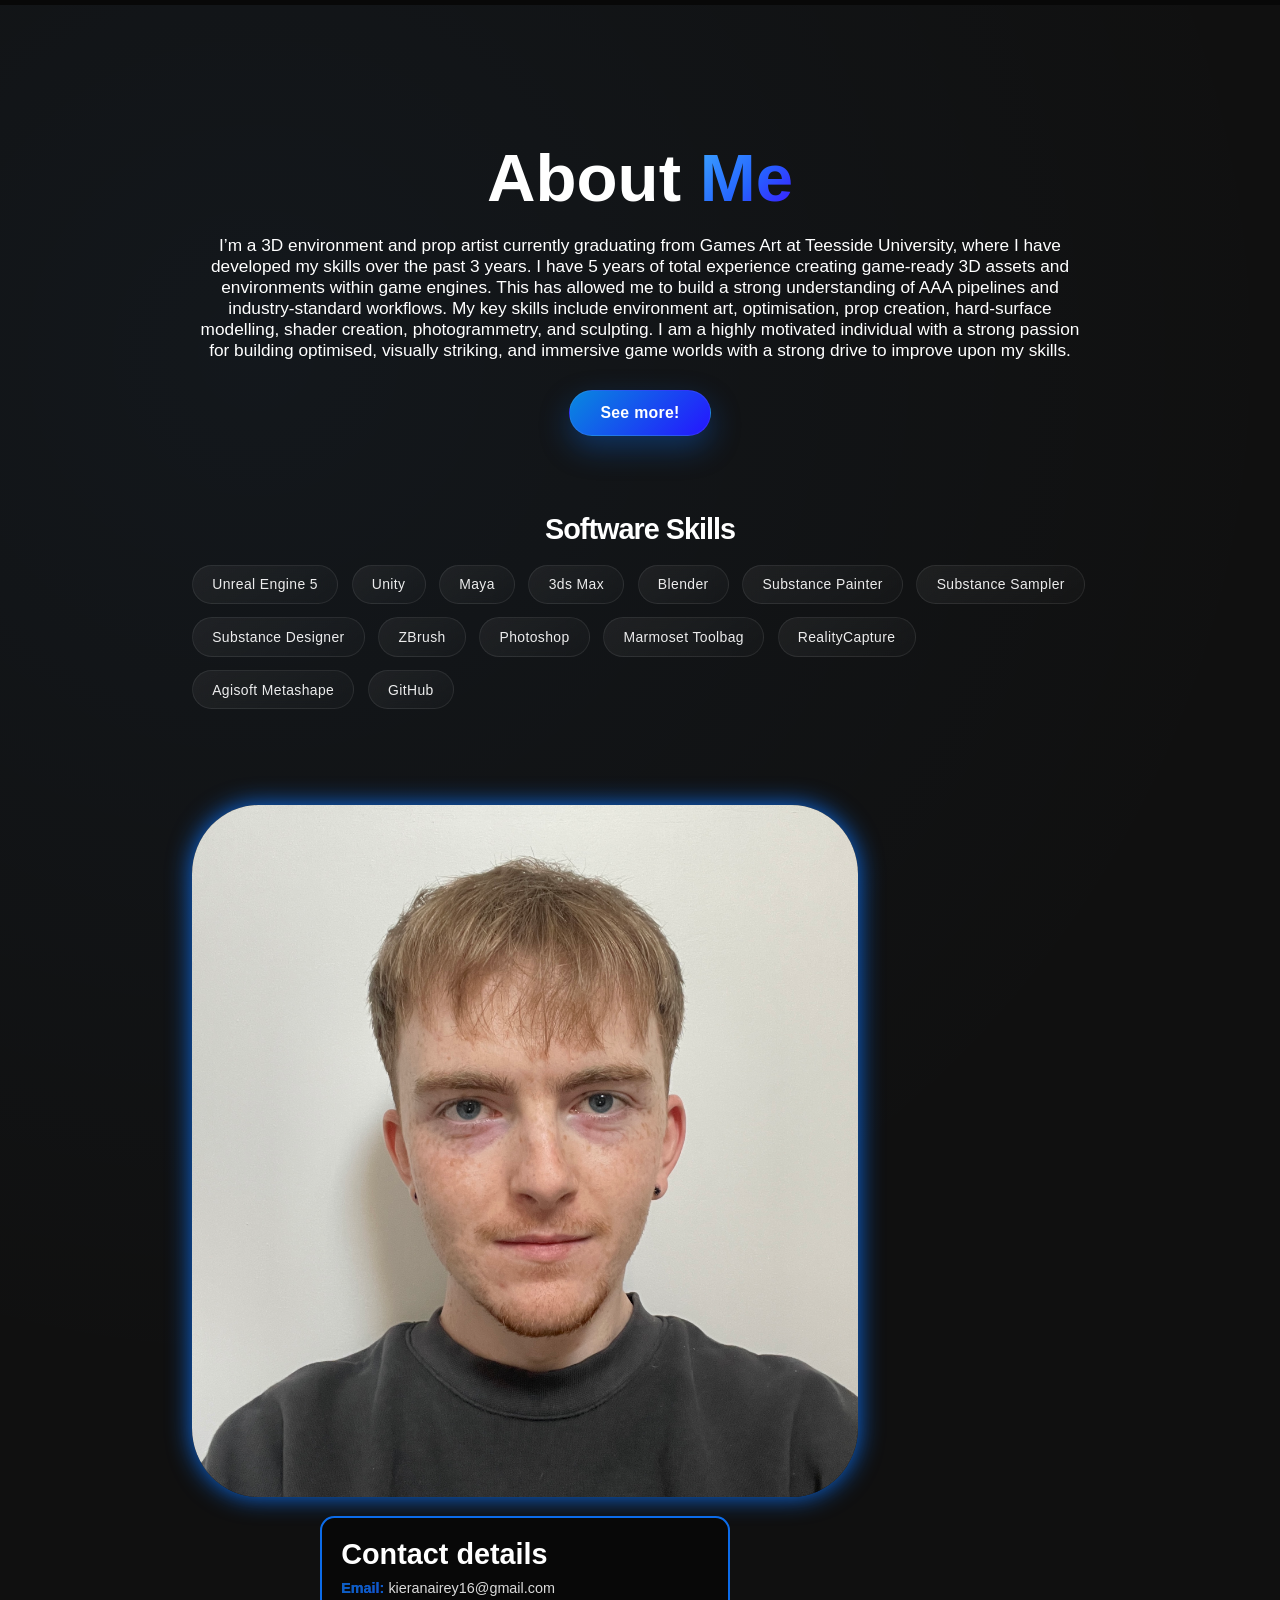
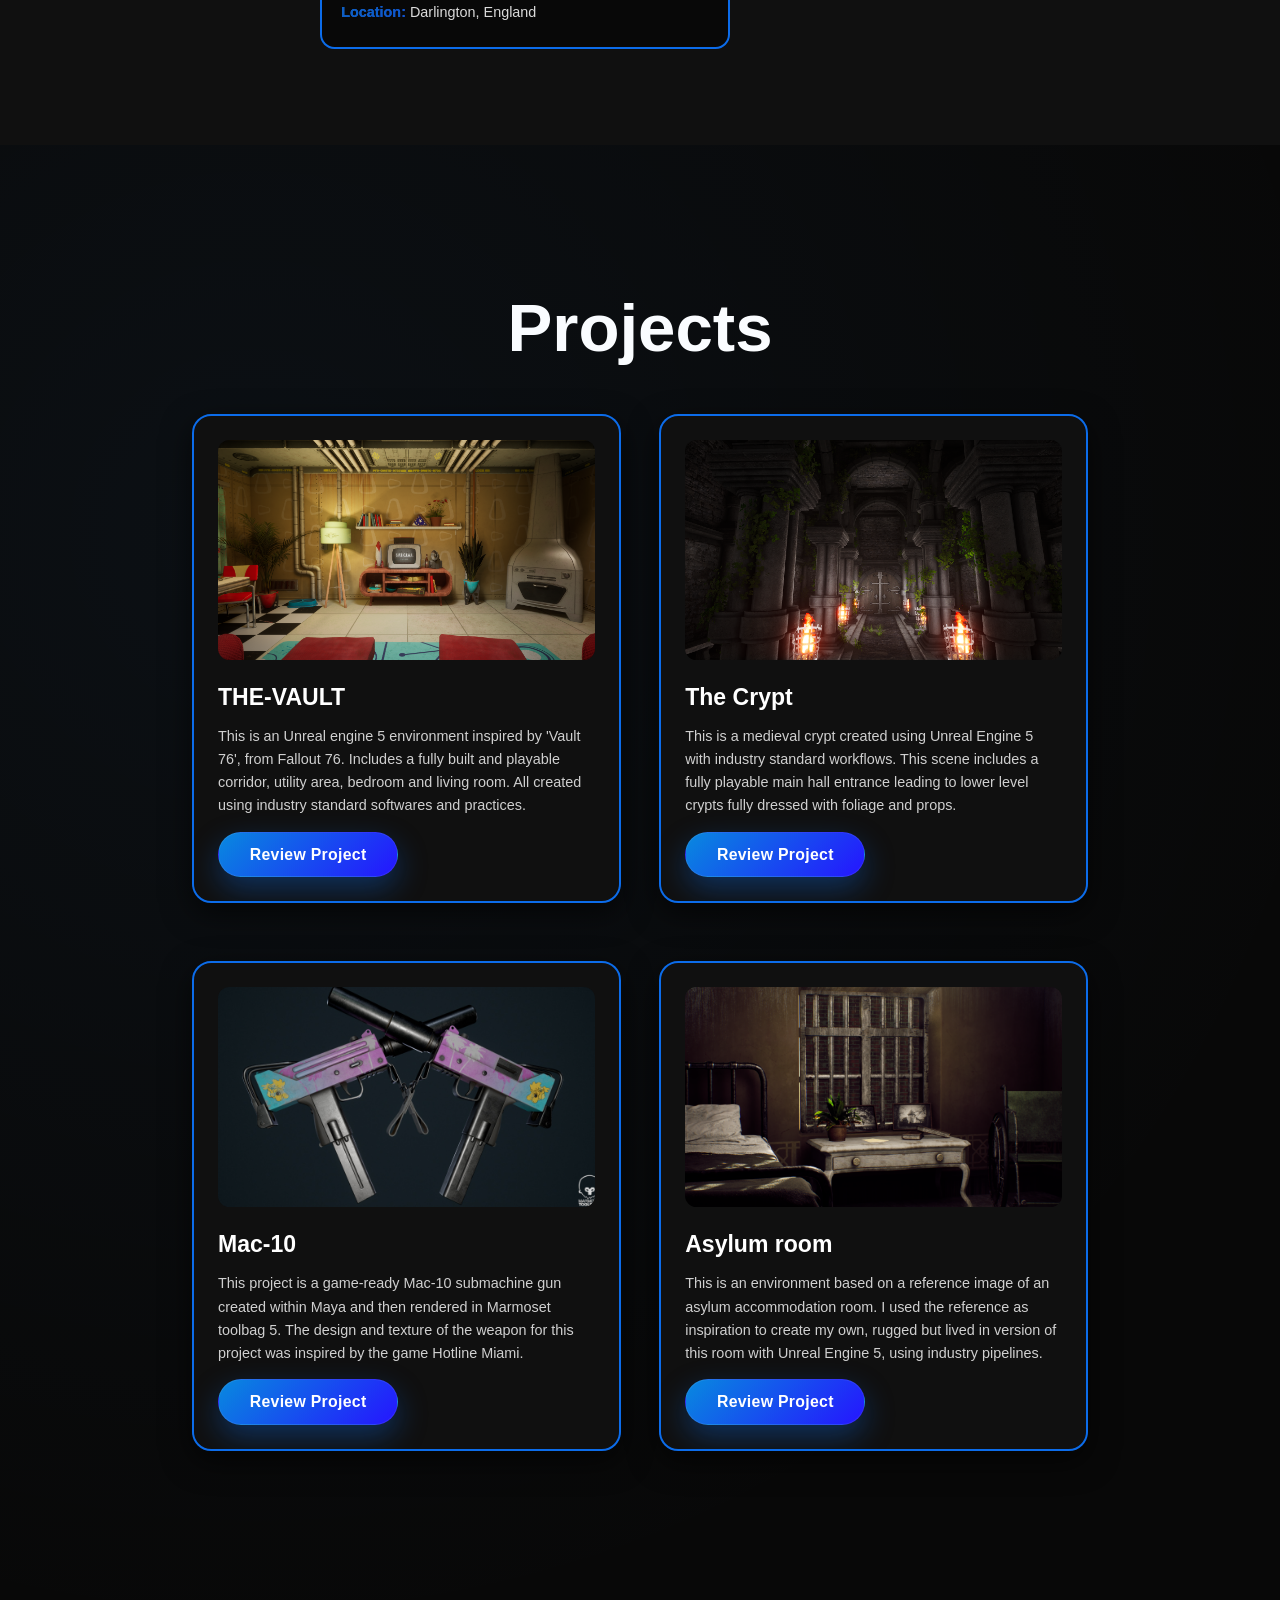
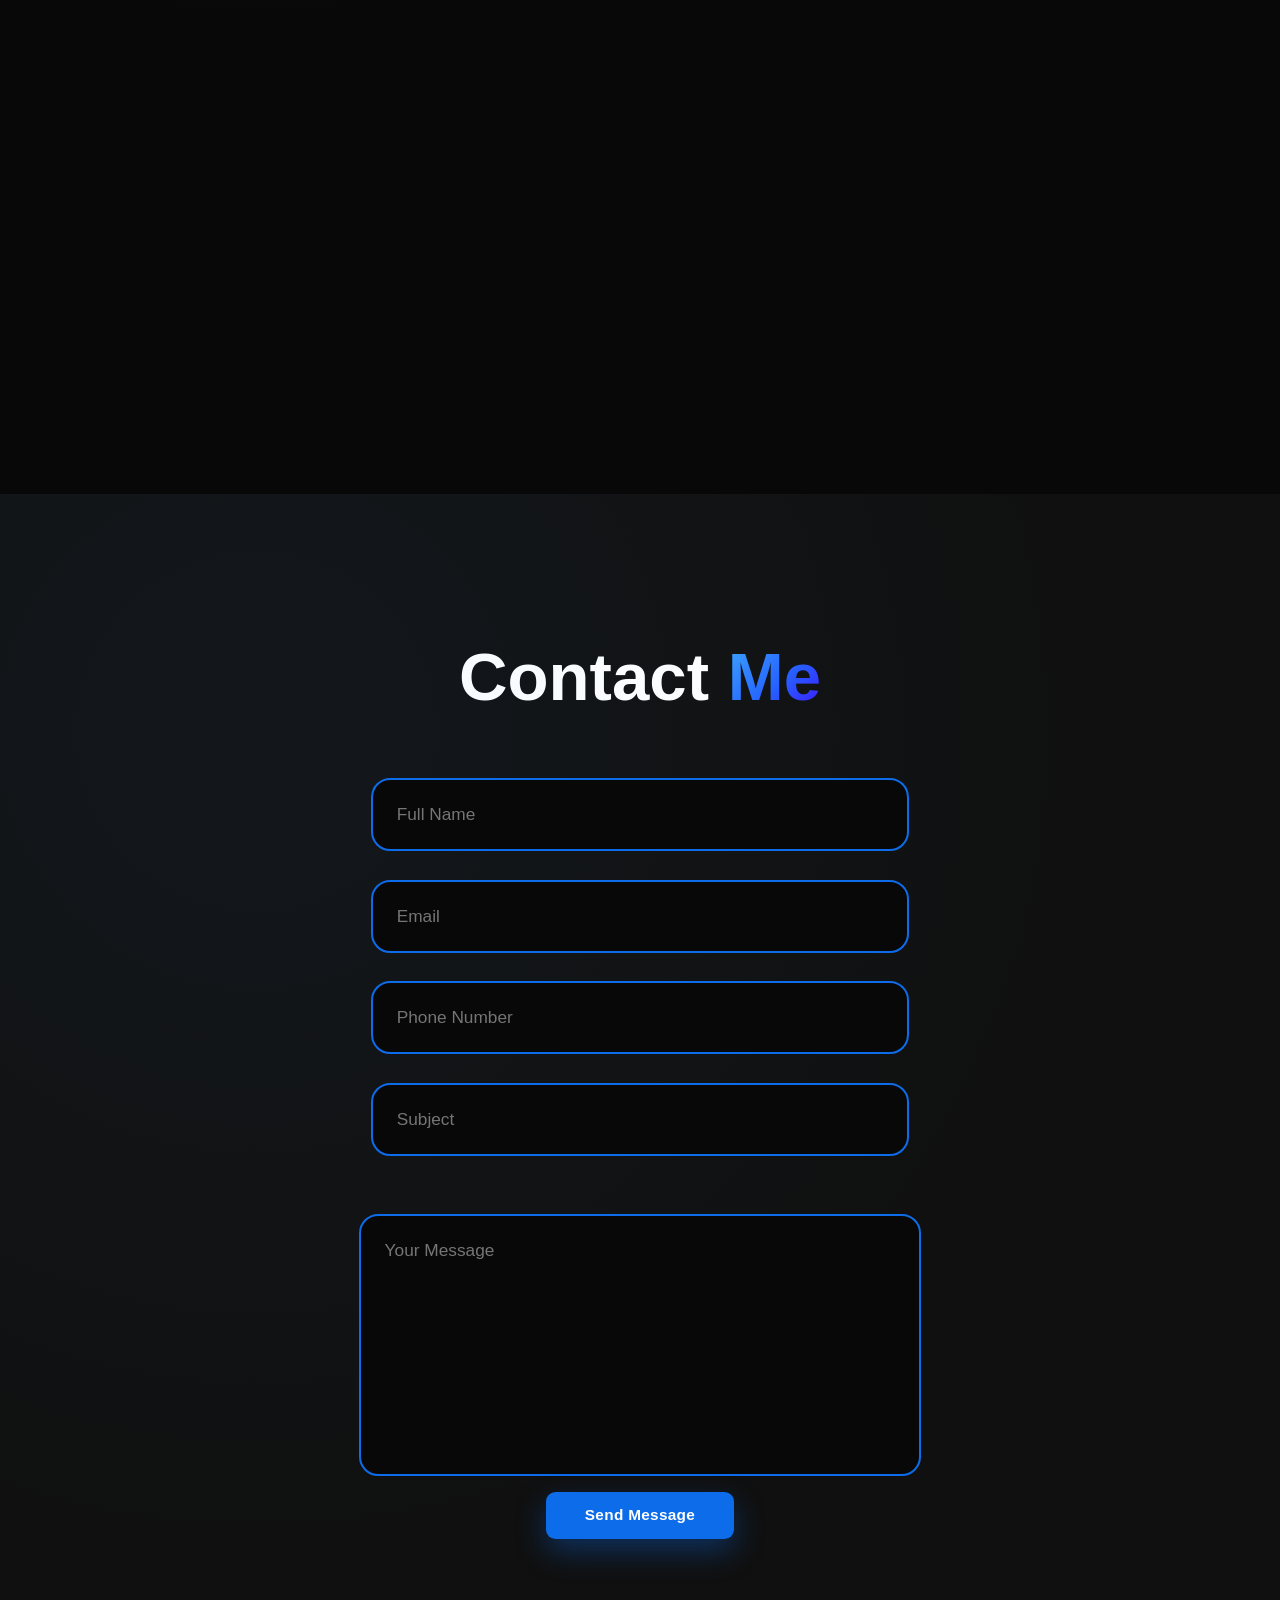
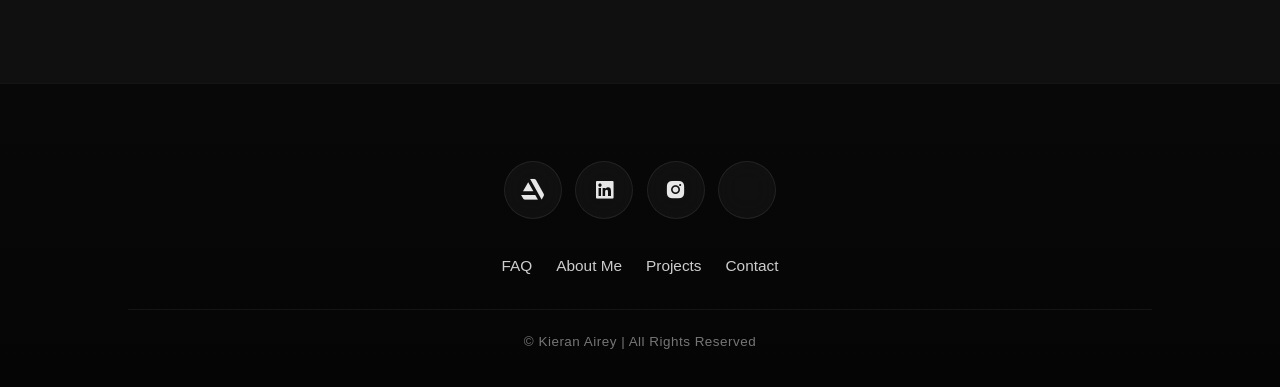
==== commit 0aacb182: "profilepic" ====
--- a/index.html
+++ b/index.html
@@ -9,7 +9,6 @@
       href="https://unpkg.com/boxicons@2.1.4/css/boxicons.min.css"rel="stylesheet"/>
       <link rel="stylesheet" href="https://cdnjs.cloudflare.com/ajax/libs/font-awesome/6.5.0/css/all.min.css">
       <link href='https://cdn.boxicons.com/3.0.8/fonts/brands/boxicons-brands.min.css' rel='stylesheet'>
-      
   </head>
 <body>
 
@@ -95,7 +94,7 @@
     </div>
 
     <div class="home-img reveal">
-        <img src="kieran logo-03-01.png" alt="Kieran Airey profile image">
+        <img src="KA_Logo_02.png" alt="Kieran Airey profile image">
     </div>
 
       <div class="scroll-indicator">
--- a/Style.CSS
+++ b/Style.CSS
@@ -1297,7 +1297,7 @@
 
   .project-tools span{
     font-size: 1.3rem;
-    padding: 1rem 1.6rem;
+    padding: 1rem 1.6rem
   }
 
 }
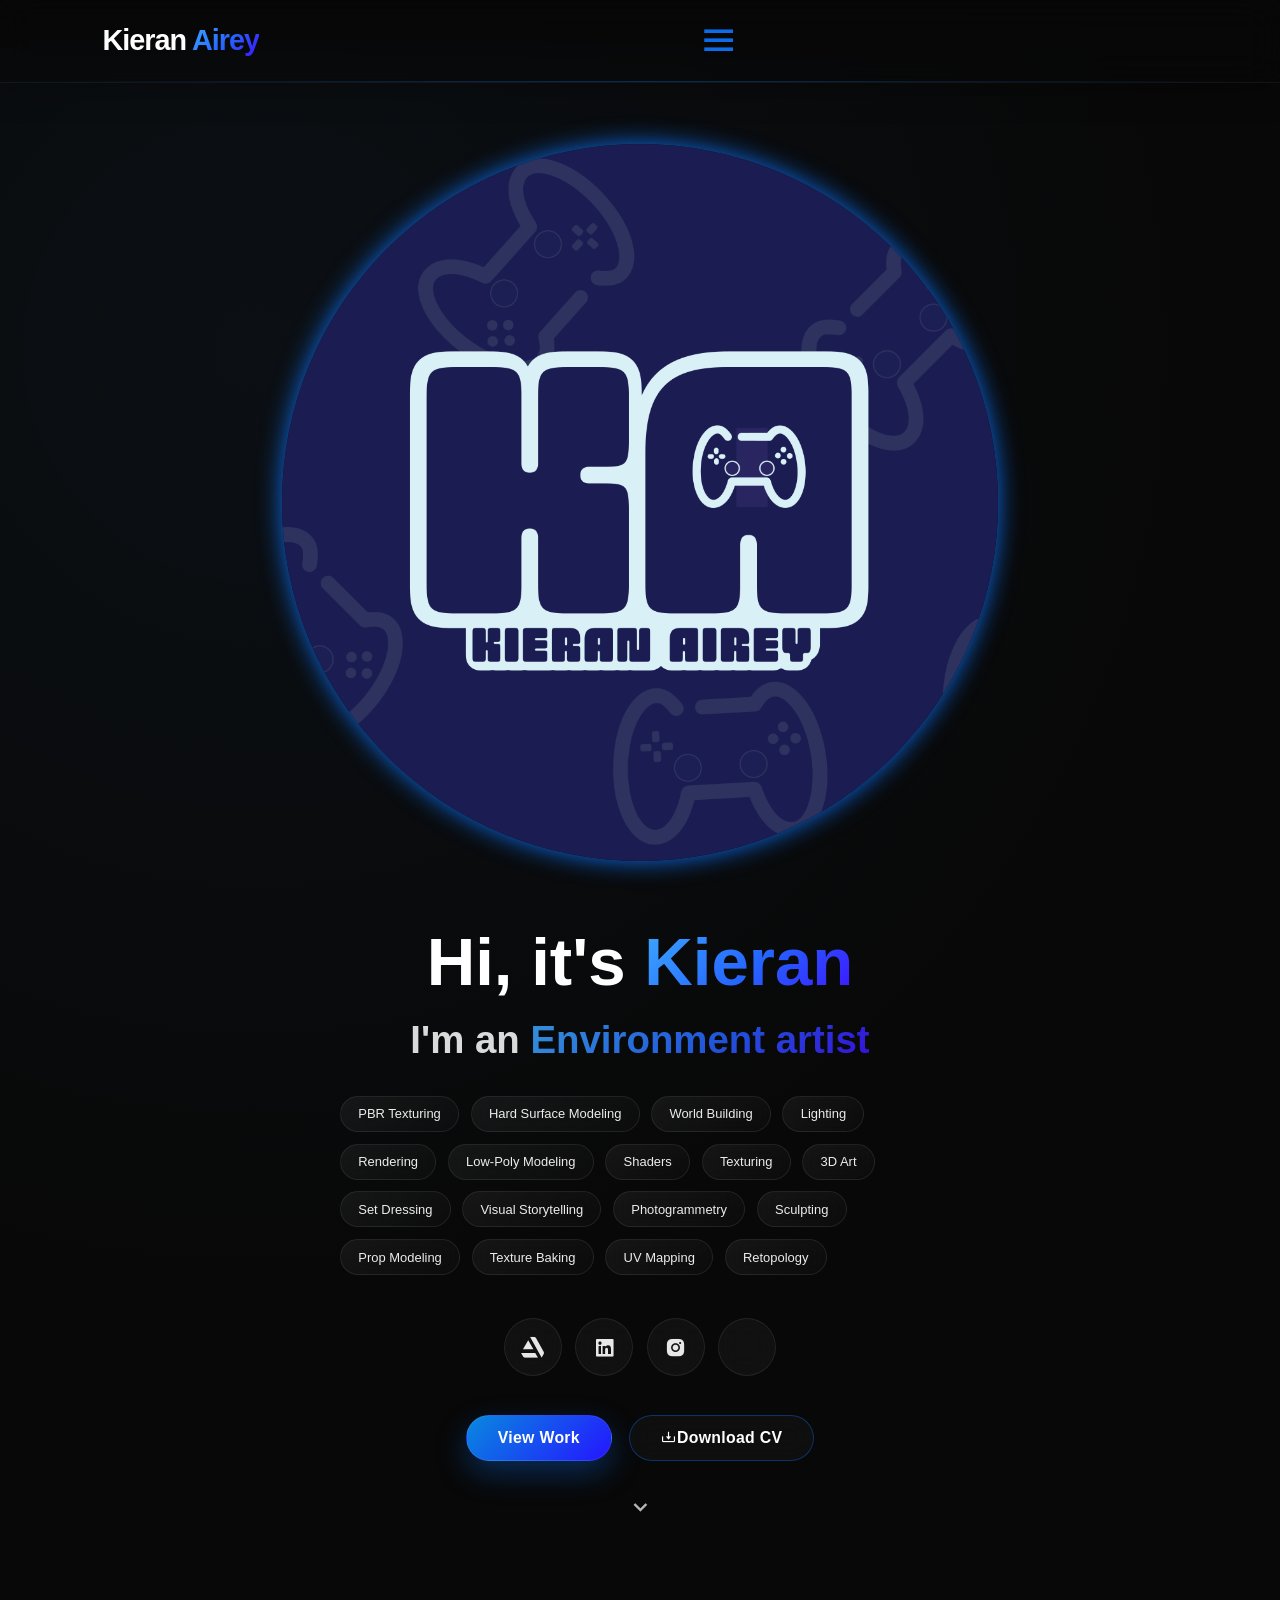
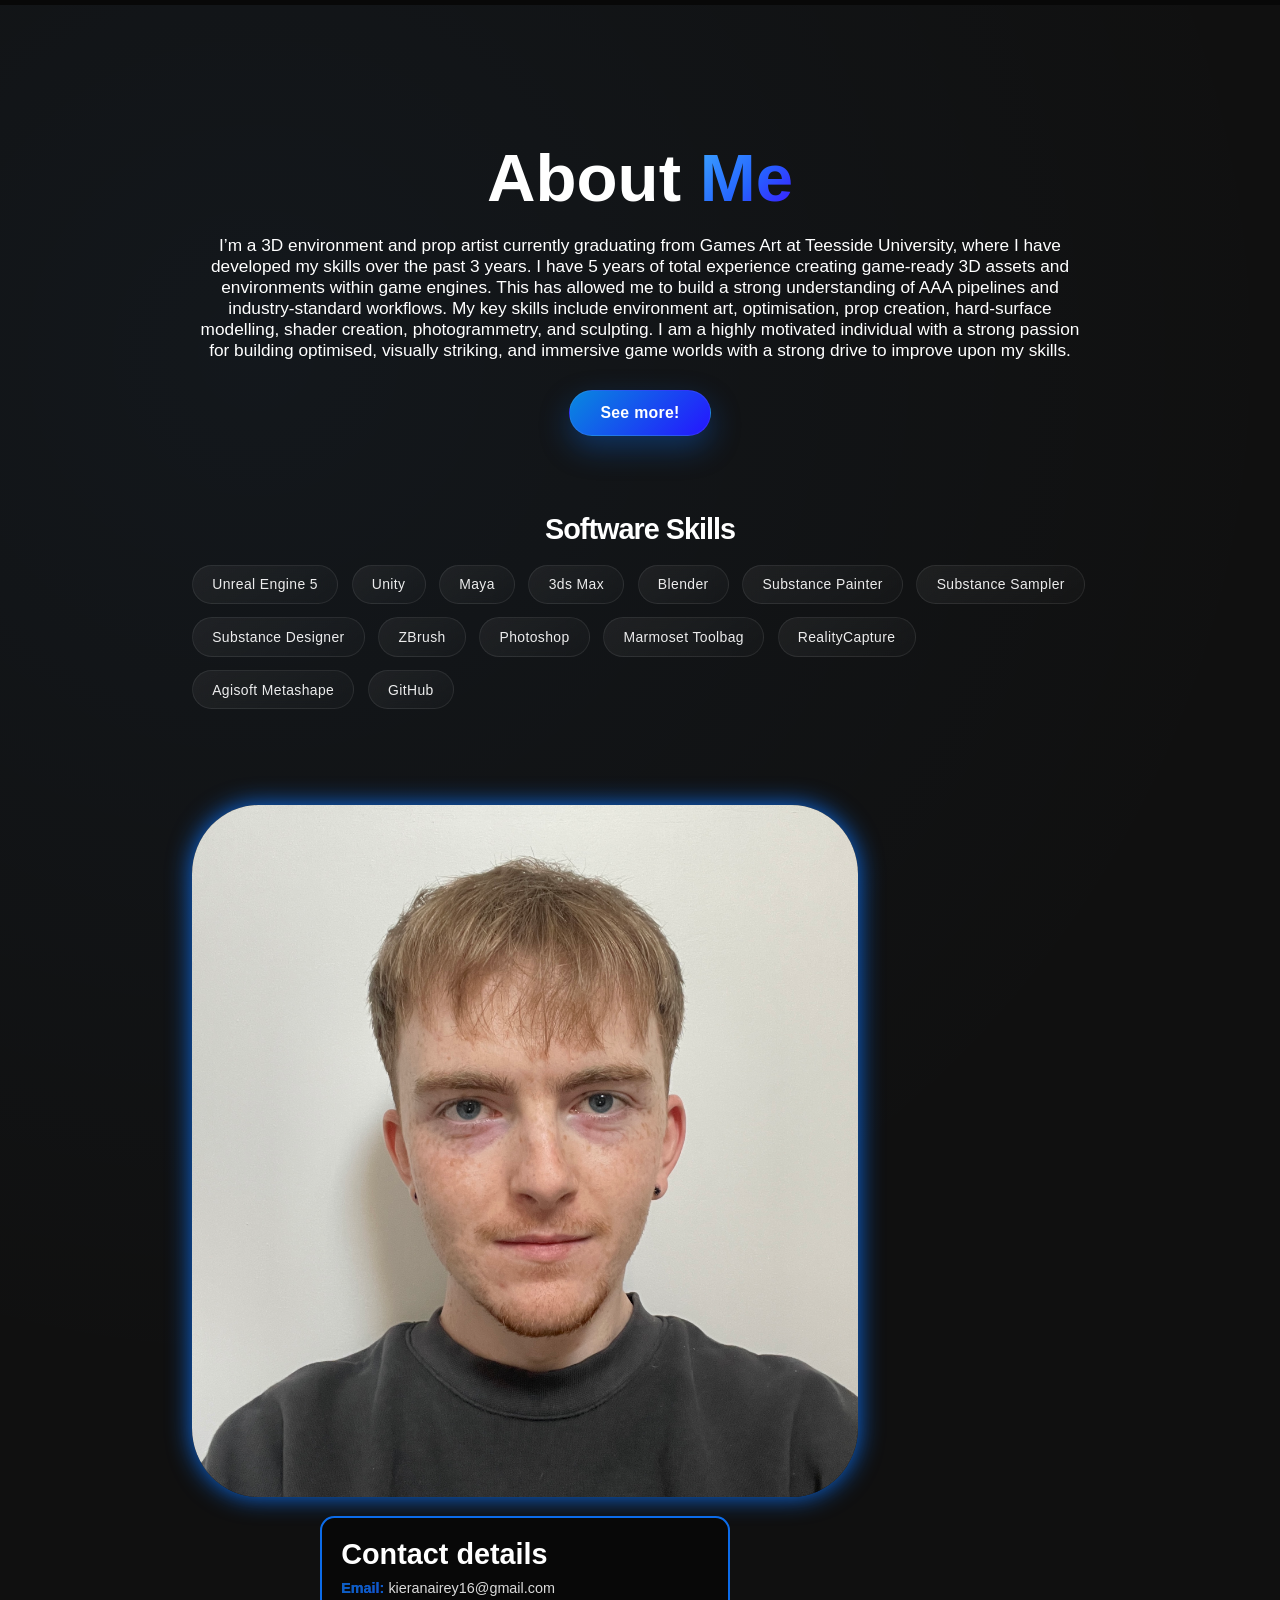
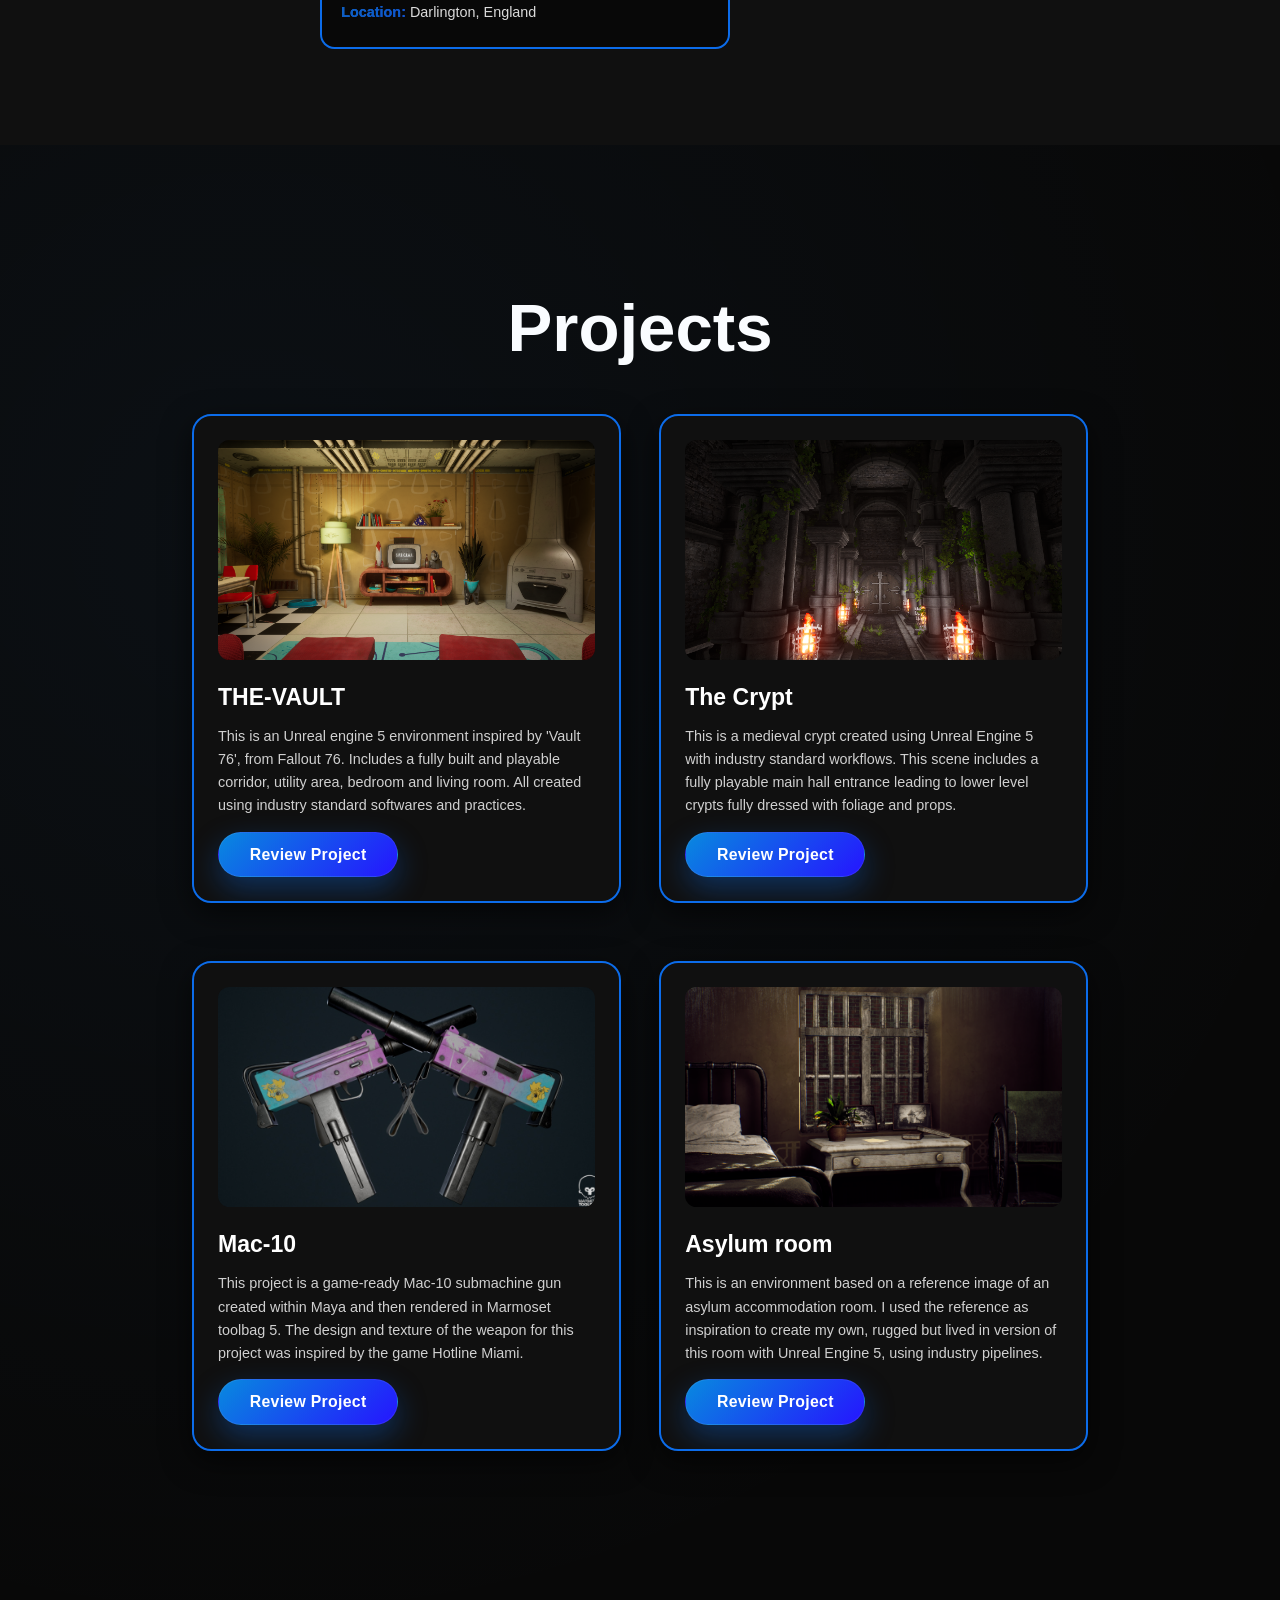
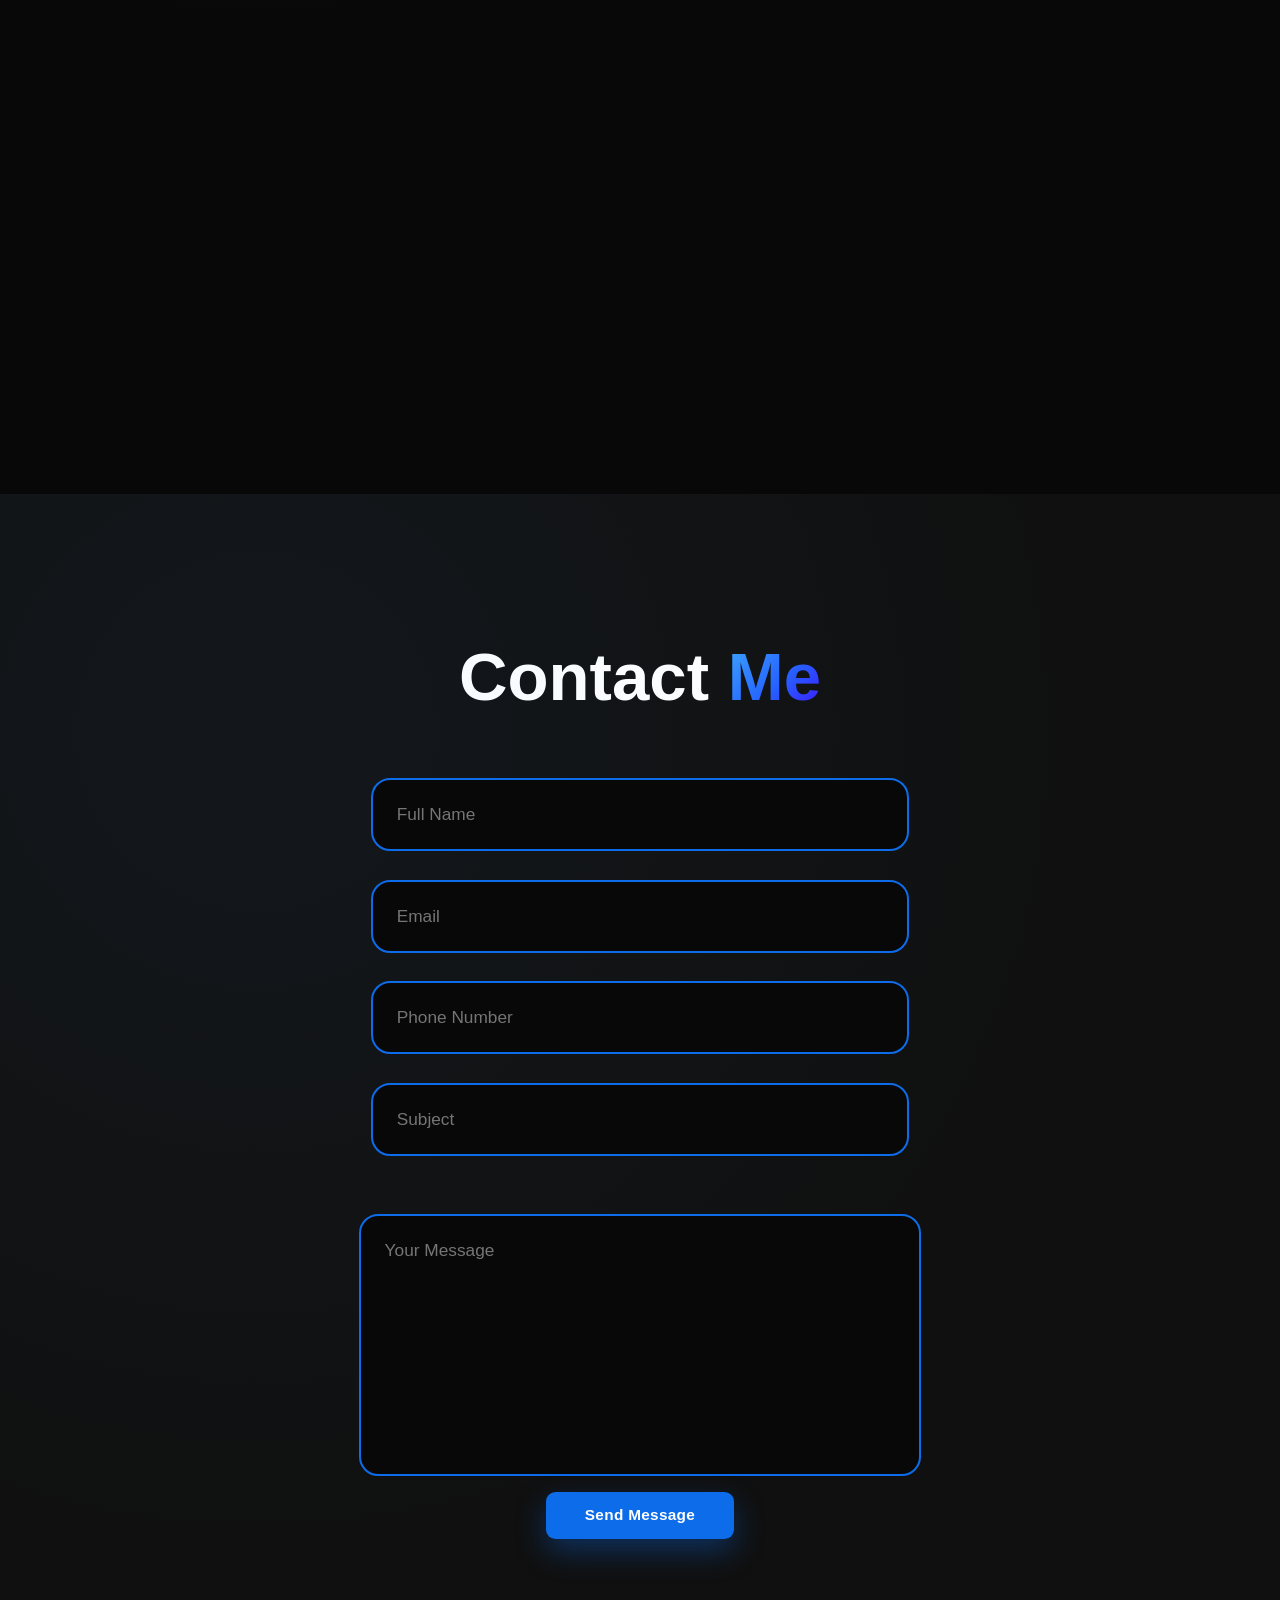
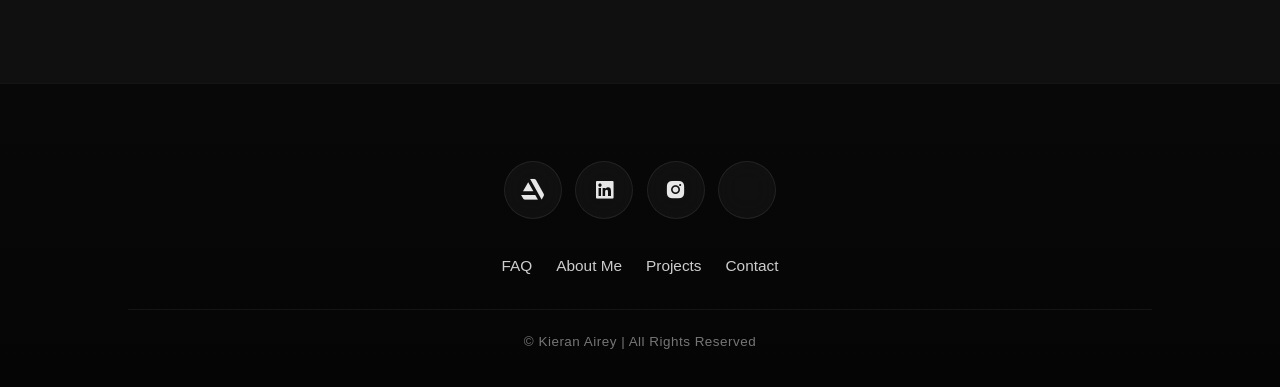
==== commit be27d817: "profile3" ====
--- a/index.html
+++ b/index.html
@@ -94,7 +94,7 @@
     </div>
 
     <div class="home-img reveal">
-        <img src="KA_Logo_02.png" alt="Kieran Airey profile image">
+        <img src="KA_Logo_03.png" alt="Kieran Airey profile image">
     </div>
 
       <div class="scroll-indicator">
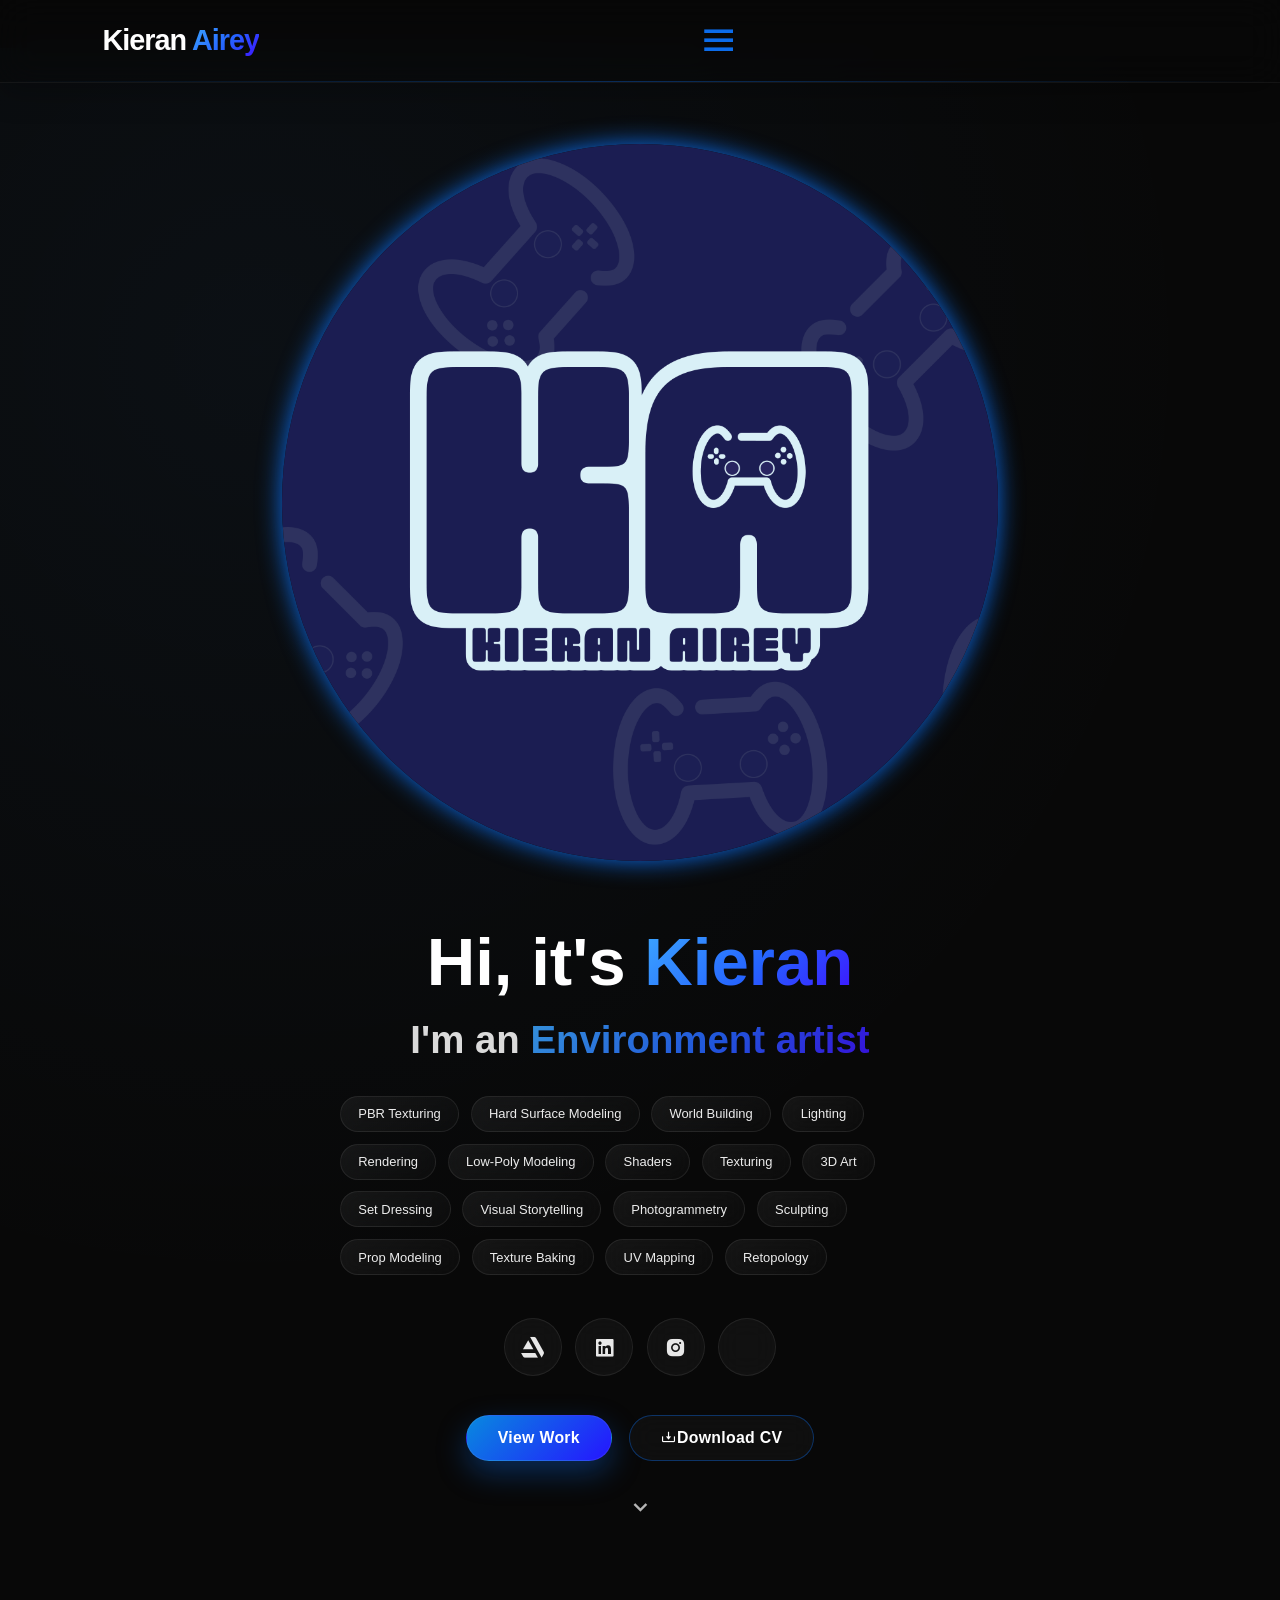
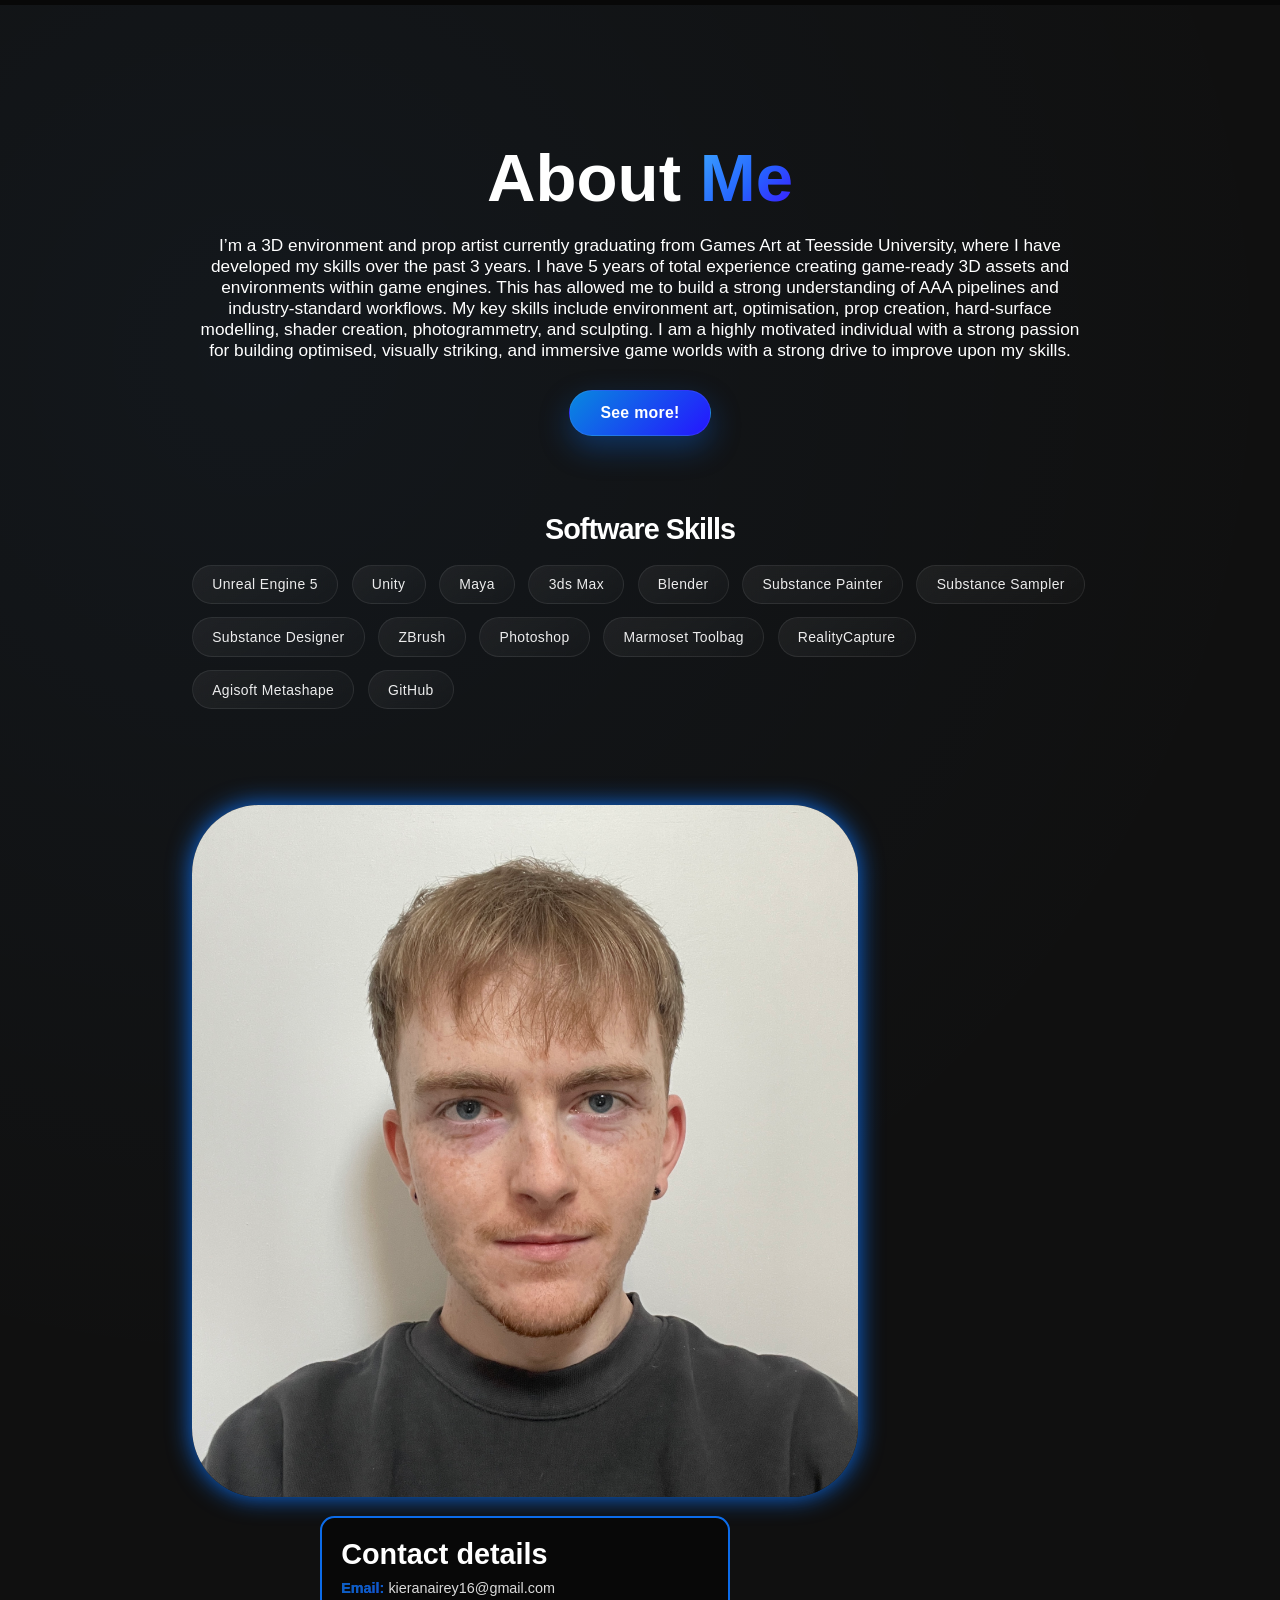
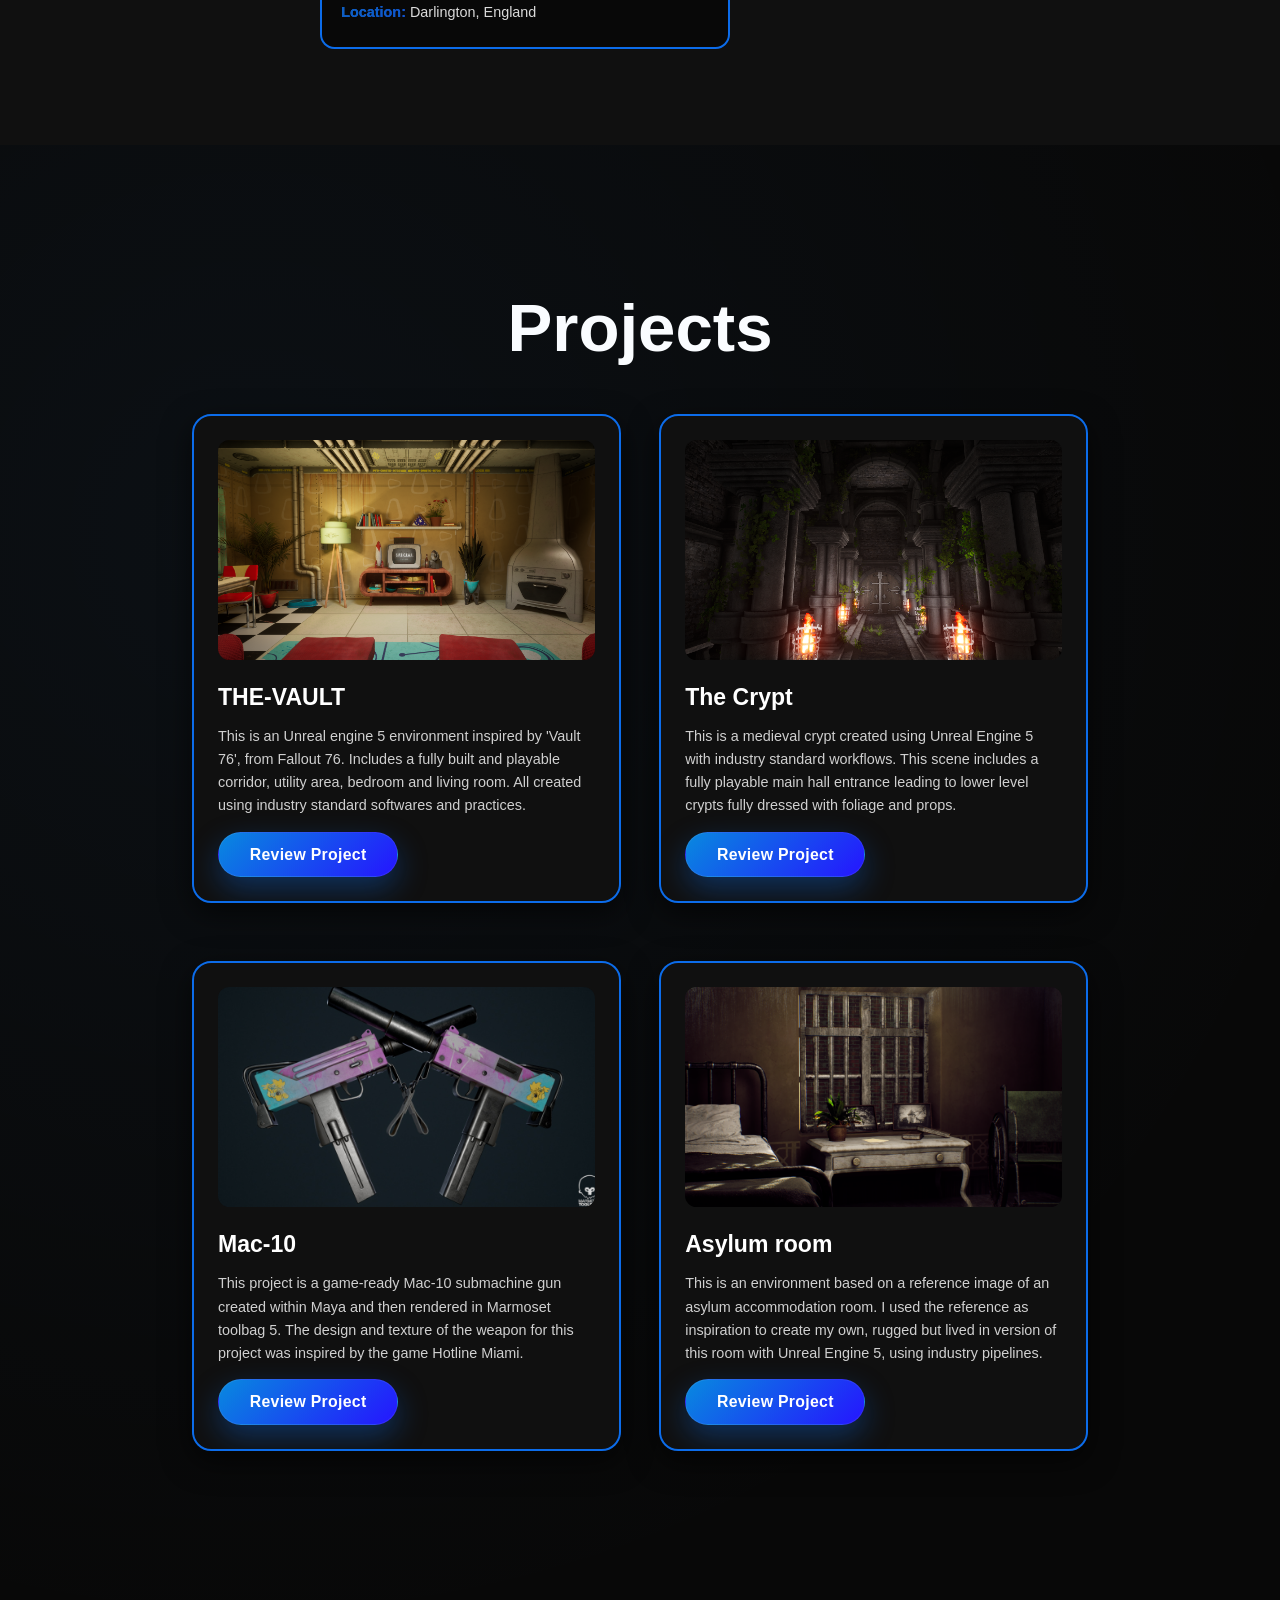
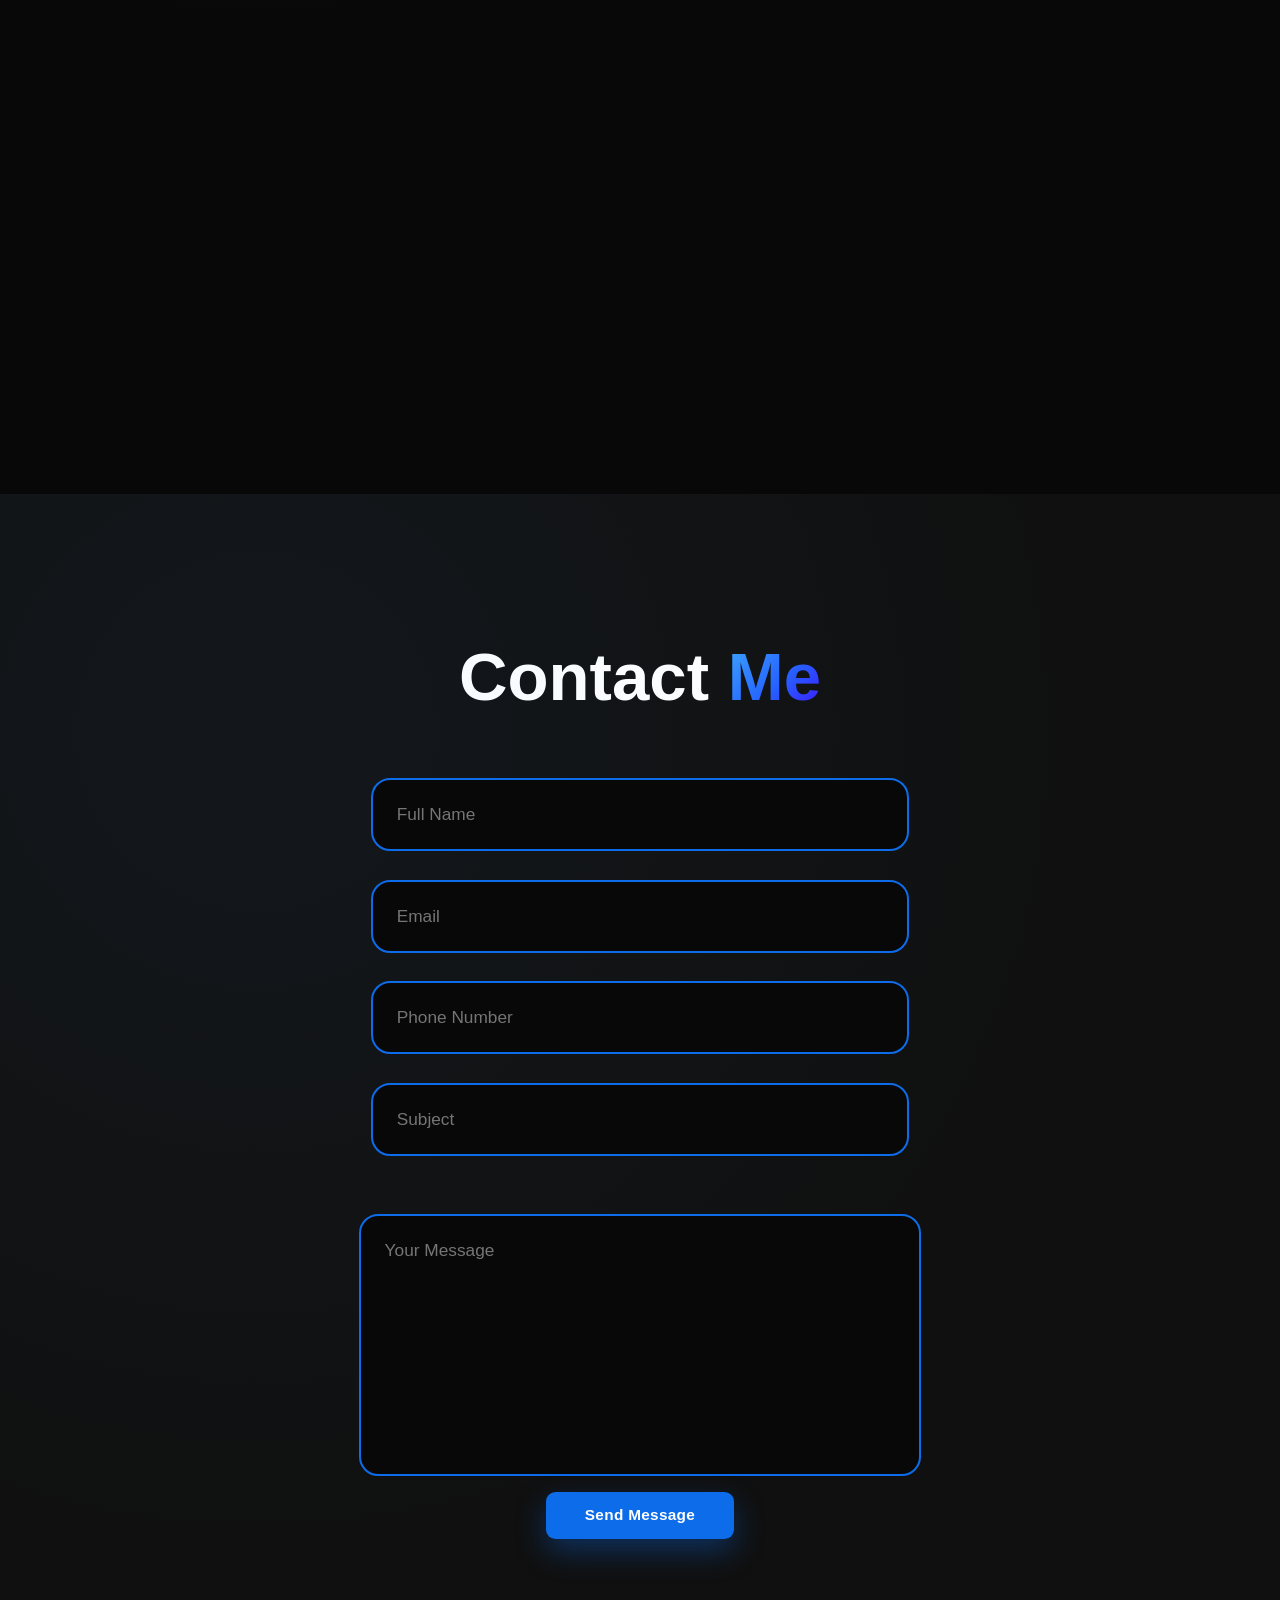
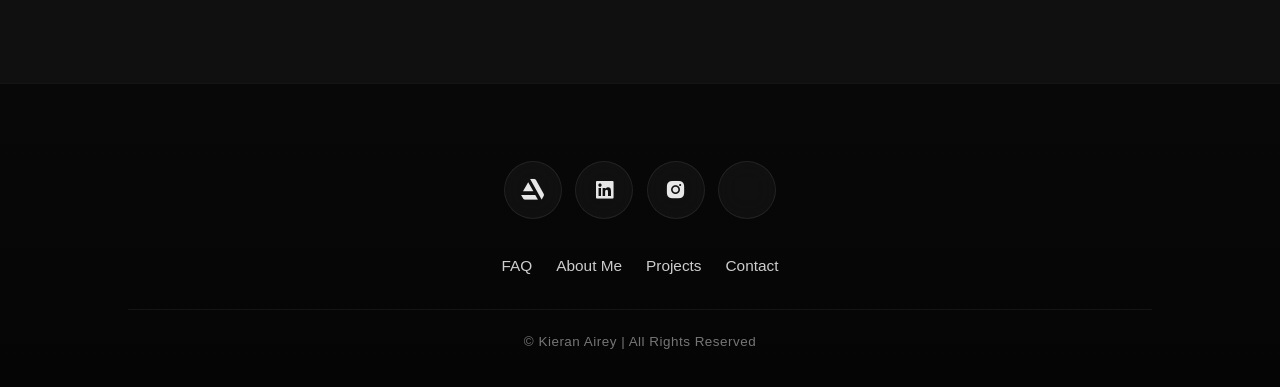
==== commit 6d157085: "pic4" ====
--- a/index.html
+++ b/index.html
@@ -94,7 +94,7 @@
     </div>
 
     <div class="home-img reveal">
-        <img src="KA_Logo_03.png" alt="Kieran Airey profile image">
+        <img src="KA_Logo_04.png" alt="Kieran Airey profile image">
     </div>
 
       <div class="scroll-indicator">
